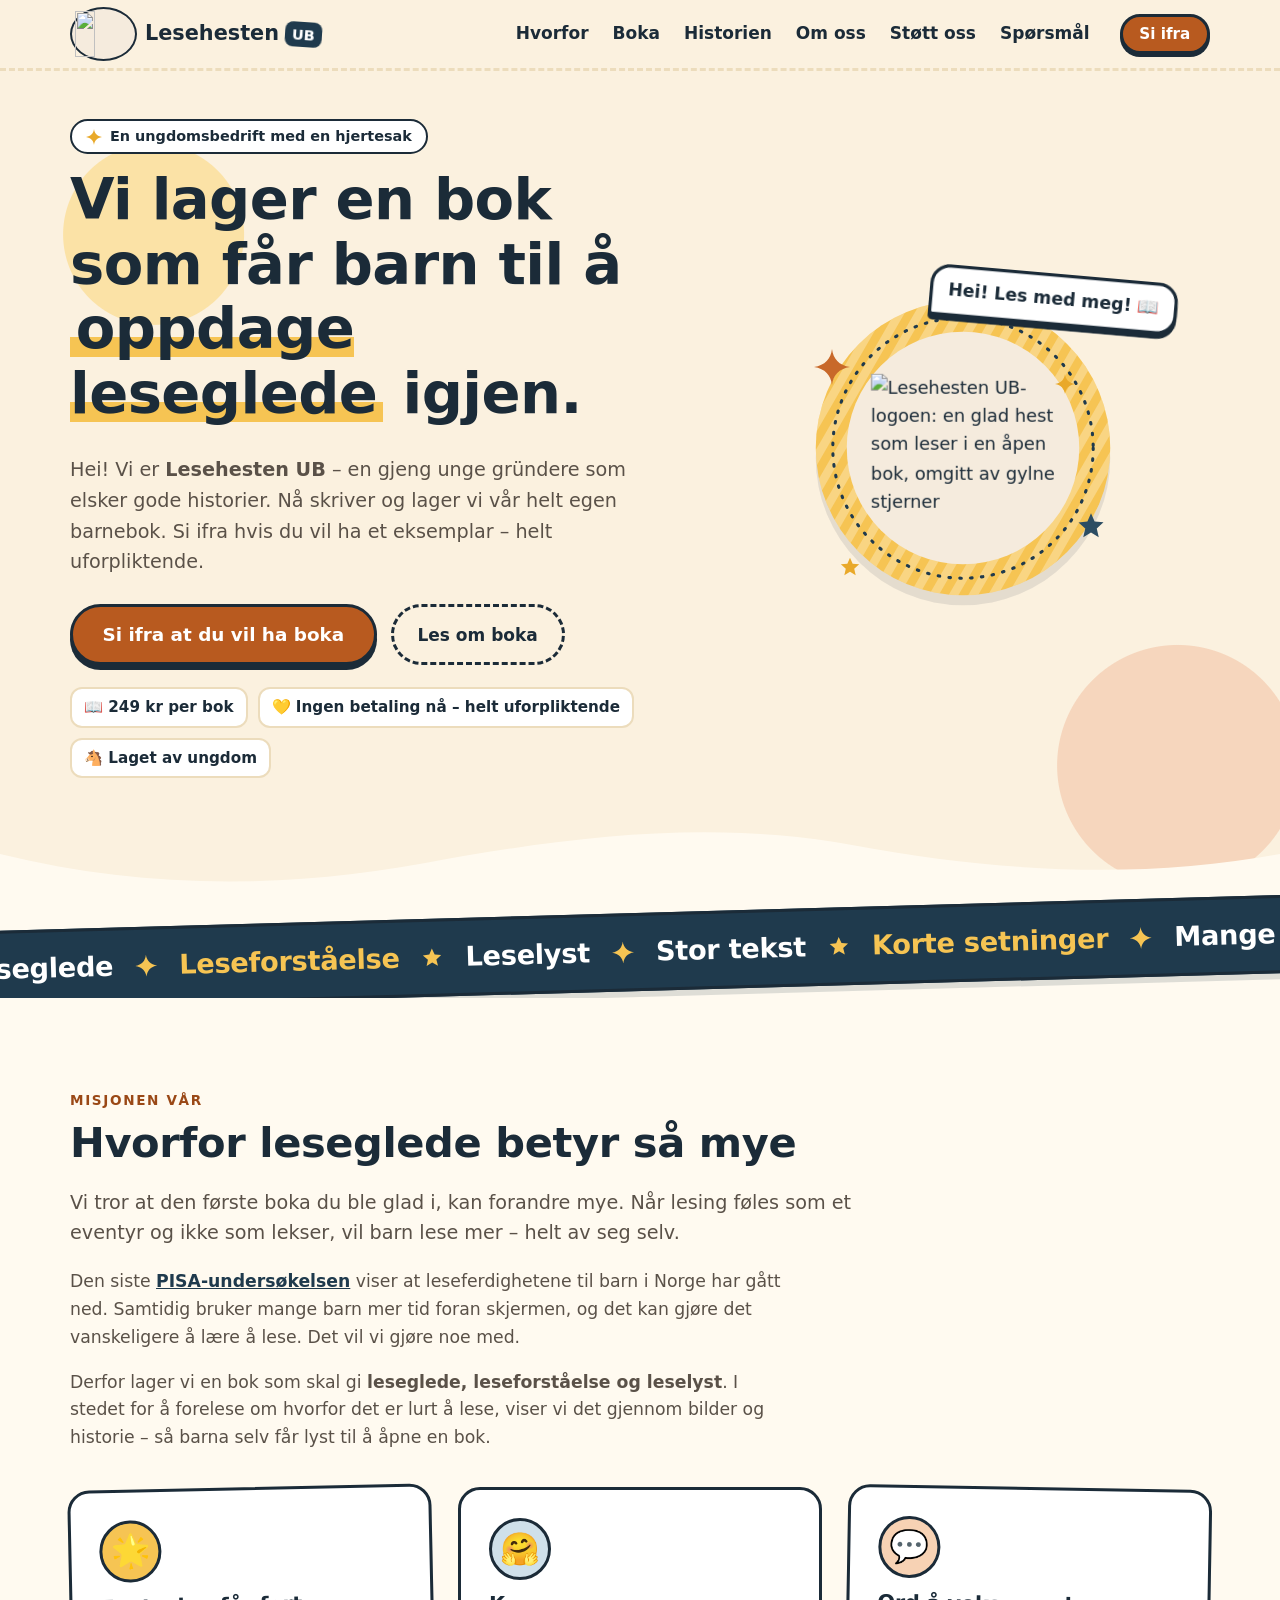
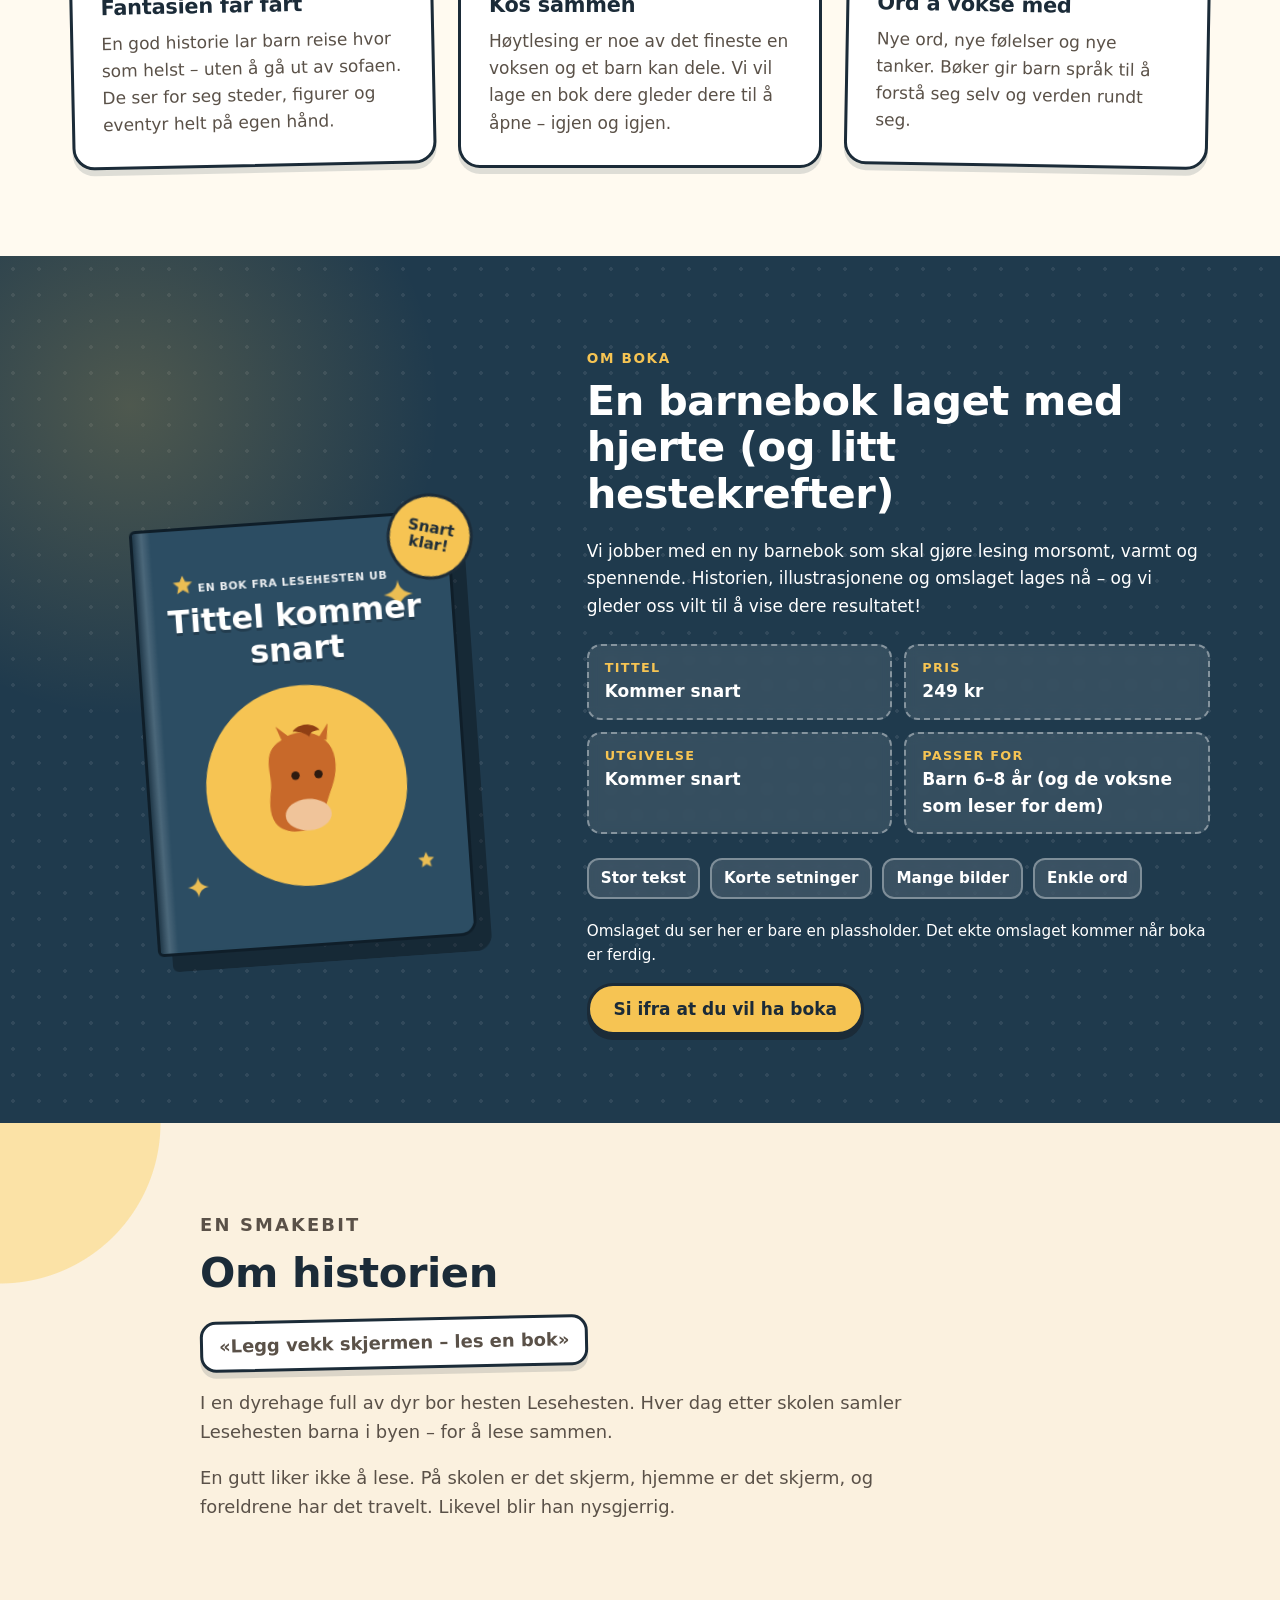
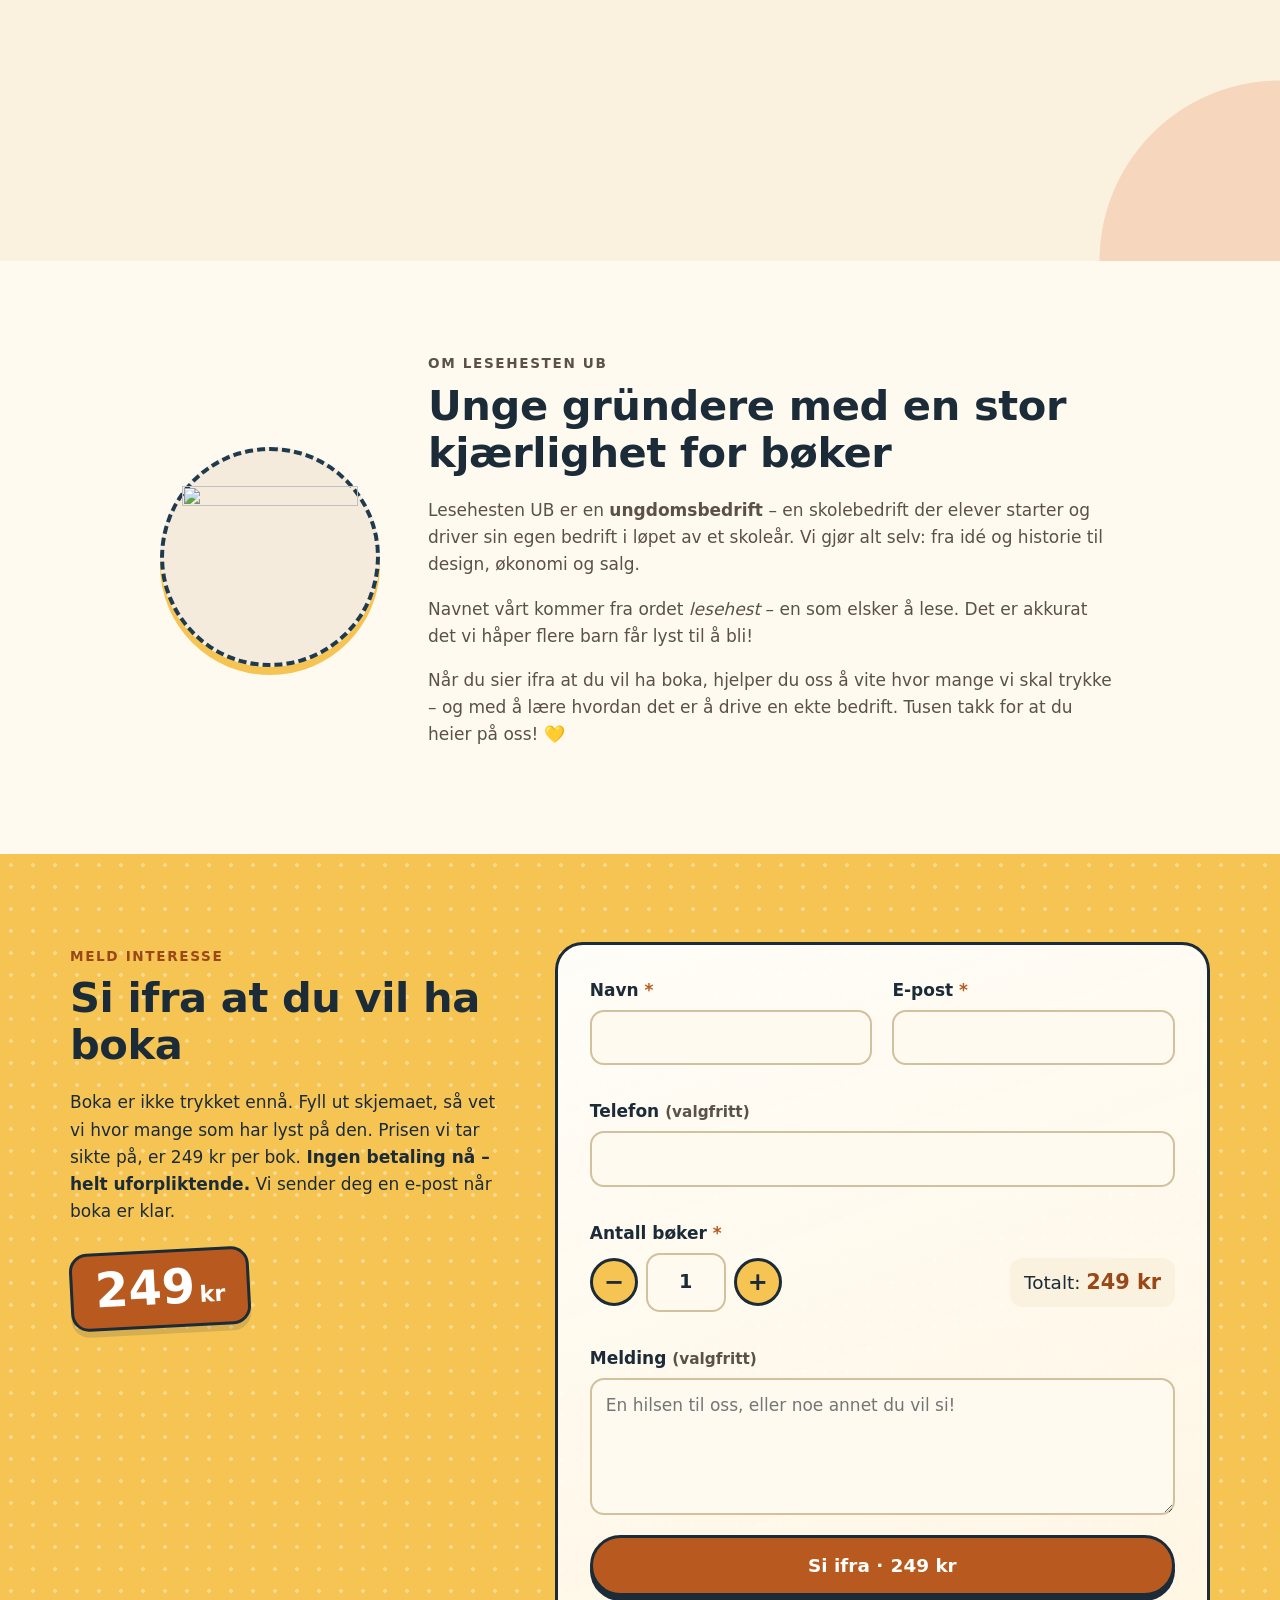
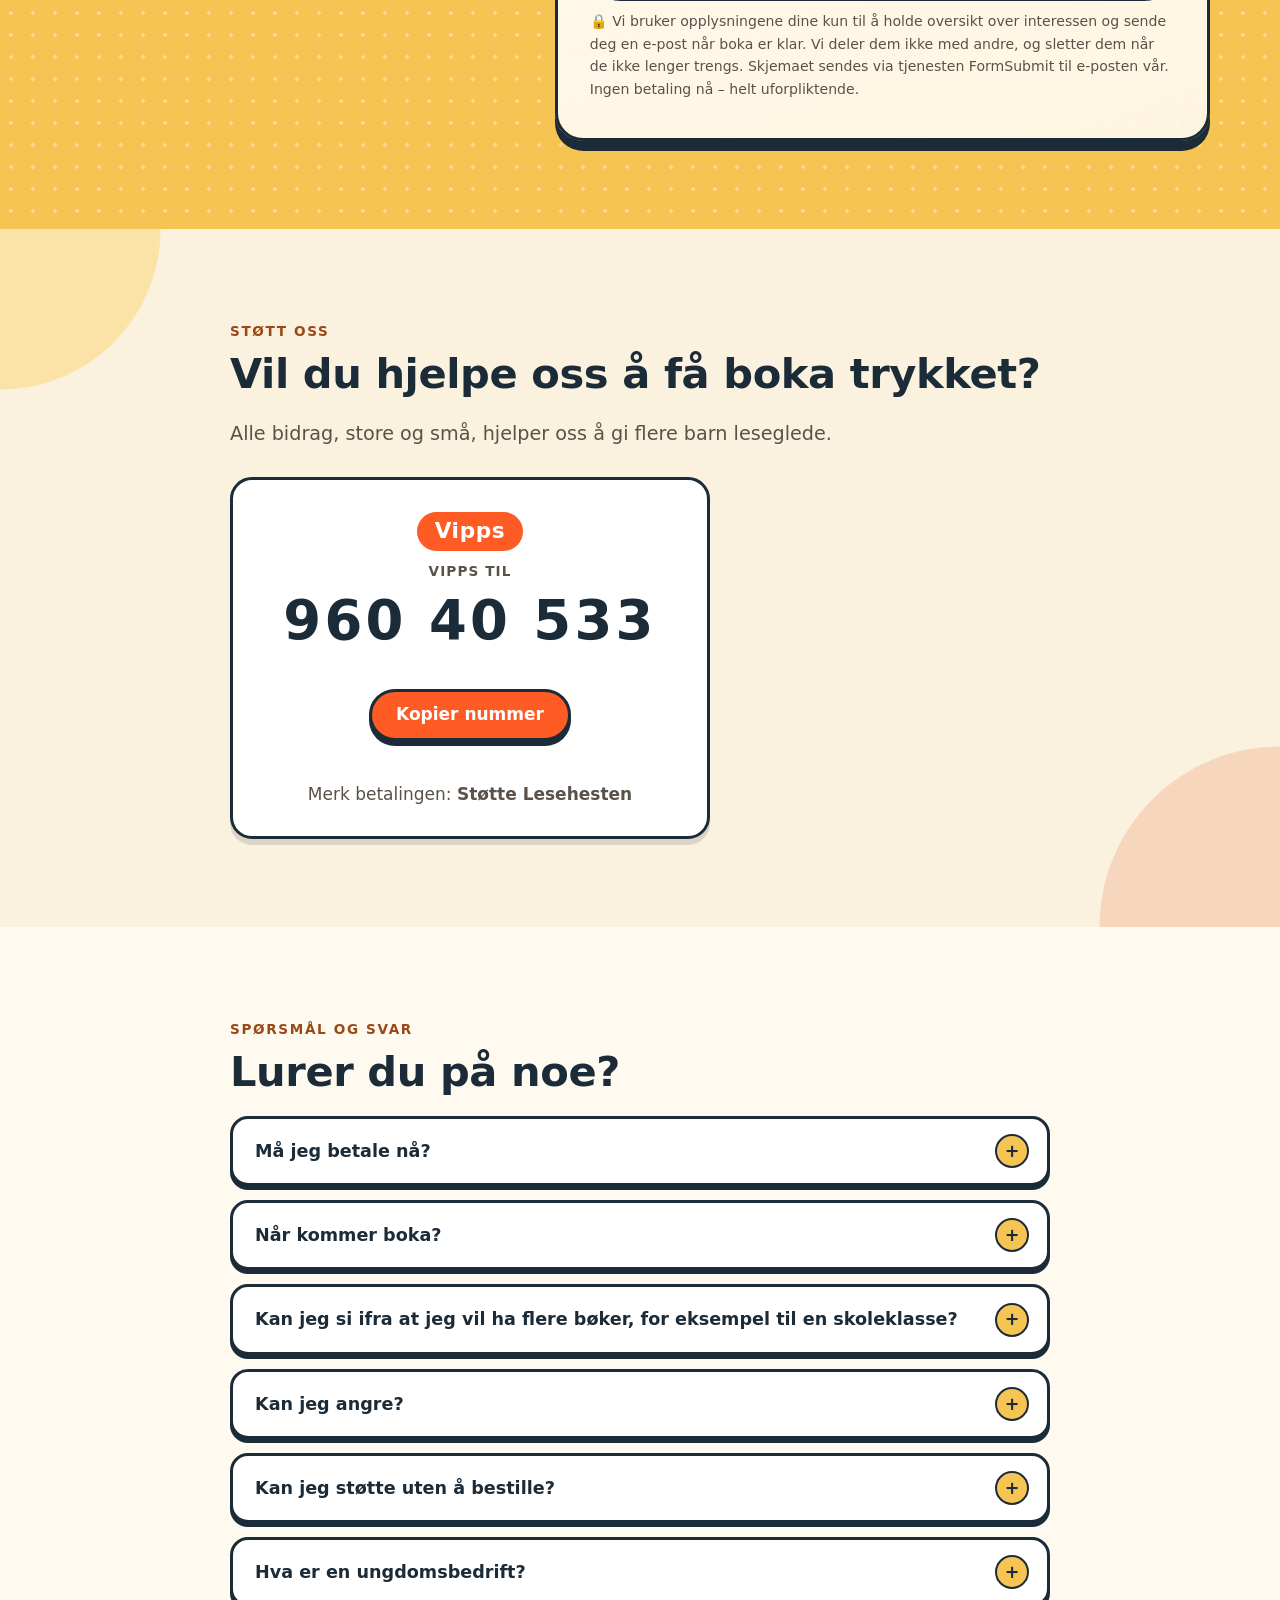
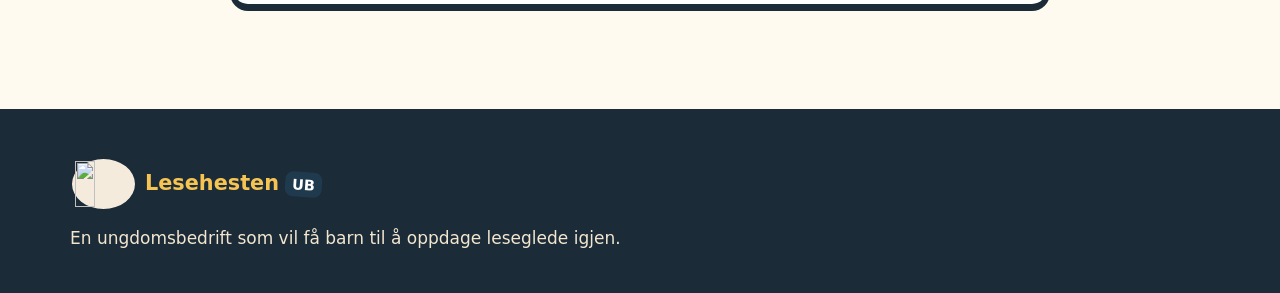
==== index.html @ 0f4877de "Lesehesten site" ====
<!doctype html>
<html lang="nb">
<head>
<meta charset="utf-8">
<meta name="viewport" content="width=device-width, initial-scale=1">
<title>Lesehesten UB – Si ifra at du vil ha barneboka vår</title>
<meta name="description" content="Lesehesten UB er en ungdomsbedrift som lager en barnebok for å hjelpe barn å oppdage leseglede igjen. Si ifra at du vil ha boka. 249 kr per bok. Ingen betaling nå – helt uforpliktende.">
<meta property="og:title" content="Lesehesten UB – en barnebok for leseglede">
<meta property="og:description" content="Si ifra at du vil ha barneboka vår. 249 kr per bok. Ingen betaling nå – helt uforpliktende.">
<meta property="og:type" content="website">
<meta name="theme-color" content="#fbf1df">
<link rel="icon" href="assets/favicon-32.png?v=1" sizes="32x32" type="image/png">
<link rel="icon" href="assets/favicon-96.png?v=1" sizes="96x96" type="image/png">
<link rel="apple-touch-icon" href="assets/apple-touch-icon.png?v=2">
<meta property="og:image" content="https://lesehesten.github.io/assets/lesehest-emblem.jpg">
<link rel="stylesheet" href="styles.css?v=8">
<link rel="stylesheet" href="premium.css?v=1">
<script>
  (function () {
    var d = document.documentElement;
    d.classList.add('js');
    var reduce = window.matchMedia('(prefers-reduced-motion: reduce)').matches;
    if (reduce) d.classList.add('reduce');
    var seen = false;
    try { seen = sessionStorage.getItem('lesehest-intro') === '1'; } catch (e) {}
    if (!reduce && !seen) d.classList.add('intro');
  })();
</script>
</head>
<body>
<a class="skip" href="#innhold">Hopp til innhold</a>

<!-- Intro: logo og navn, så blas siden opp -->
<div class="loader" aria-hidden="true">
  <div class="loader__inner">
    <div class="loader__badge"><picture><source srcset="assets/lesehest-emblem.webp?v=2" type="image/webp"><img src="assets/lesehest-emblem.png?v=2" width="176" height="142" alt=""></picture></div>
    <p class="loader__word"><span>Lesehesten</span> <span class="loader__ub">UB</span></p>
    <p class="loader__sub">en barnebok for leseglede</p>
  </div>
  <svg class="loader__spark loader__spark--1"><use href="#sparkle"/></svg>
  <svg class="loader__spark loader__spark--2"><use href="#star"/></svg>
  <svg class="loader__spark loader__spark--3"><use href="#sparkle"/></svg>
</div>

<!-- Gjenbrukbare SVG-figurer -->
<svg width="0" height="0" style="position:absolute" aria-hidden="true" focusable="false">
  <defs>
    <symbol id="star" viewBox="0 0 24 24"><path d="M12 1.8l2.9 6.6 7.1.7-5.4 4.8 1.6 7-6.2-3.7-6.2 3.7 1.6-7L2 9.1l7.1-.7z"/></symbol>
    <symbol id="sparkle" viewBox="0 0 24 24"><path d="M12 0c.8 6.5 4.6 10.9 12 12-7.4 1.1-11.2 5.5-12 12-.8-6.5-4.6-10.9-12-12C7.4 10.9 11.2 6.5 12 0z"/></symbol>
  </defs>
</svg>

<header class="topbar" id="top">
  <div class="wrap topbar__inner">
    <a class="brand" href="#top" aria-label="Lesehesten UB – til toppen">
      <picture><source srcset="assets/lesehest-emblem.webp?v=2" type="image/webp"><img class="brand__mark" src="assets/lesehest-emblem.png?v=2" width="176" height="142" alt="" decoding="async"></picture>
      <span>Lesehesten<span class="brand__ub">UB</span></span>
    </a>
    <nav class="nav" aria-label="Hovedmeny">
      <a href="#hvorfor">Hvorfor</a>
      <a href="#boka">Boka</a>
      <a href="#historien">Historien</a>
      <a href="#oss">Om oss</a>
      <a href="#stott">Støtt oss</a>
      <a href="#faq">Spørsmål</a>
    </nav>
    <a class="btn btn--small btn--primary topbar__cta" href="#bestill">Si ifra</a>
  </div>
</header>

<main id="innhold">

<!-- HERO -->
<section class="hero" aria-labelledby="hero-title">
  <canvas class="hero-gl" aria-hidden="true"></canvas>
  <div class="wrap hero__grid">
    <div class="hero__text">
      <p class="tag"><svg aria-hidden="true"><use href="#sparkle"/></svg> En ungdomsbedrift med en hjertesak</p>
      <h1 id="hero-title">Vi lager en bok som får barn til å <span class="squiggle">oppdage leseglede</span> igjen.</h1>
      <p class="lead">Hei! Vi er <strong>Lesehesten UB</strong> – en gjeng unge gründere som elsker gode historier. Nå skriver og lager vi vår helt egen barnebok. Si ifra hvis du vil ha et eksemplar – helt uforpliktende.</p>
      <div class="hero__actions">
        <a class="btn btn--primary btn--big" href="#bestill">Si ifra at du vil ha boka</a>
        <a class="btn btn--ghost" href="#boka">Les om boka</a>
      </div>
      <ul class="pills" aria-label="Kort fortalt">
        <li>📖 249 kr per bok</li>
        <li>💛 Ingen betaling nå – helt uforpliktende</li>
        <li>🐴 Laget av ungdom</li>
      </ul>
    </div>
    <div class="hero__art">
      <div class="emblem-stage">
        <svg class="emblem-stage__bg" viewBox="0 0 400 400" aria-hidden="true">
          <defs><pattern id="rays" width="22" height="22" patternUnits="userSpaceOnUse" patternTransform="rotate(30)"><rect width="11" height="22" fill="#fff"/></pattern></defs>
          <circle cx="200" cy="200" r="190" fill="#f6c453"/>
          <circle cx="200" cy="200" r="190" fill="url(#rays)" opacity=".28"/>
          <circle cx="200" cy="200" r="150" fill="#f5ebdd"/>
          <circle cx="200" cy="200" r="168" fill="none" stroke="#1f3a4d" stroke-width="4" stroke-dasharray="2 12" stroke-linecap="round"/>
        </svg>
        <div class="emblem-stage__logo">
          <picture><source srcset="assets/lesehest-emblem.webp?v=2" type="image/webp"><img class="emblem" src="assets/lesehest-emblem.png?v=2" width="176" height="142" alt="Lesehesten UB-logoen: en glad hest som leser i en åpen bok, omgitt av gylne stjerner" fetchpriority="high"></picture>
        </div>
        <p class="bubble" aria-hidden="true">Hei! Les med meg! 📖</p>
        <svg class="deco deco--1 twinkle" aria-hidden="true"><use href="#sparkle"/></svg>
        <svg class="deco deco--2 twinkle twinkle--late" aria-hidden="true"><use href="#star"/></svg>
        <svg class="deco deco--3 twinkle" aria-hidden="true"><use href="#star"/></svg>
        <svg class="deco deco--4 twinkle twinkle--late" aria-hidden="true"><use href="#sparkle"/></svg>
      </div>
    </div>
  </div>
  <svg class="wave" viewBox="0 0 1440 80" preserveAspectRatio="none" aria-hidden="true"><path d="M0 40c160 40 320 40 480 10S800 0 960 30s320 40 480 10v40H0z" fill="#fffaf0"/></svg>
</section>

<!-- Løpende bånd med ord fra siden -->
<div class="marquee" aria-hidden="true">
  <div class="marquee__band">
    <div class="marquee__track">
      <span>Leseglede</span><svg><use href="#sparkle"/></svg>
      <span>Leseforståelse</span><svg><use href="#star"/></svg>
      <span>Leselyst</span><svg><use href="#sparkle"/></svg>
      <span>Stor tekst</span><svg><use href="#star"/></svg>
      <span>Korte setninger</span><svg><use href="#sparkle"/></svg>
      <span>Mange bilder</span><svg><use href="#star"/></svg>
      <span>Enkle ord</span><svg><use href="#sparkle"/></svg>
      <span>249 kr per bok</span><svg><use href="#star"/></svg>
      <span>Laget av ungdom</span><svg><use href="#sparkle"/></svg>
      <span>Helt uforpliktende</span><svg><use href="#star"/></svg>
    </div>
  </div>
</div>

<!-- HVORFOR -->
<section class="section section--paper" id="hvorfor" aria-labelledby="hvorfor-title">
  <div class="wrap">
    <p class="kicker">Misjonen vår</p>
    <h2 id="hvorfor-title">Hvorfor leseglede betyr så mye</h2>
    <p class="intro">Vi tror at den første boka du ble glad i, kan forandre mye. Når lesing føles som et eventyr og ikke som lekser, vil barn lese mer – helt av seg selv.</p>
    <p class="mission">Den siste <a href="https://www.udir.no/tall-og-forskning/internasjonale-studier/pisa/" rel="noopener">PISA-undersøkelsen</a> viser at leseferdighetene til barn i Norge har gått ned. Samtidig bruker mange barn mer tid foran skjermen, og det kan gjøre det vanskeligere å lære å lese. Det vil vi gjøre noe med.</p>
    <p class="mission">Derfor lager vi en bok som skal gi <strong>leseglede, leseforståelse og leselyst</strong>. I stedet for å forelese om hvorfor det er lurt å lese, viser vi det gjennom bilder og historie – så barna selv får lyst til å åpne en bok.</p>
    <div class="cards">
      <article class="card card--sun">
        <div class="card__icon" aria-hidden="true">🌟</div>
        <h3>Fantasien får fart</h3>
        <p>En god historie lar barn reise hvor som helst – uten å gå ut av sofaen. De ser for seg steder, figurer og eventyr helt på egen hånd.</p>
      </article>
      <article class="card card--sea">
        <div class="card__icon" aria-hidden="true">🤗</div>
        <h3>Kos sammen</h3>
        <p>Høytlesing er noe av det fineste en voksen og et barn kan dele. Vi vil lage en bok dere gleder dere til å åpne – igjen og igjen.</p>
      </article>
      <article class="card card--berry">
        <div class="card__icon" aria-hidden="true">💬</div>
        <h3>Ord å vokse med</h3>
        <p>Nye ord, nye følelser og nye tanker. Bøker gir barn språk til å forstå seg selv og verden rundt seg.</p>
      </article>
    </div>
  </div>
</section>

<!-- BOKA -->
<section class="section section--sea" id="boka" aria-labelledby="boka-title">
  <div class="wrap book__grid">
    <div class="book__art">
      <div class="cover" role="img" aria-label="Plassholder for bokomslaget: Tittel kommer snart">
        <div class="cover__spine" aria-hidden="true"></div>
        <svg class="cover__svg" viewBox="0 0 300 400" aria-hidden="true">
          <rect width="300" height="400" fill="#2c4d63"/>
          <circle cx="150" cy="250" r="96" fill="#f6c453"/>
          <g fill="#f6c453" opacity=".95">
            <use href="#star" x="34" y="40" width="22" height="22"/>
            <use href="#sparkle" x="236" y="60" width="28" height="28"/>
            <use href="#star" x="250" y="320" width="18" height="18"/>
            <use href="#sparkle" x="30" y="330" width="20" height="20"/>
          </g>
          <!-- liten hestesilhuett -->
          <g transform="translate(108 196)">
            <path d="M20 10c14-12 40-8 48 10 6 14 2 30-4 42-6 14-8 26-18 32-12 6-30 4-36-6-6-10-4-22-2-34 2-12-8-34 12-44z" fill="#c8692a"/>
            <path d="M22 12l-6-16 14 12zM56 10l10-14-2 16z" fill="#c8692a"/>
            <ellipse cx="42" cy="82" rx="22" ry="15" fill="#f0c49a"/>
            <circle cx="32" cy="44" r="4" fill="#2d1b10"/><circle cx="54" cy="44" r="4" fill="#2d1b10"/>
            <path d="M32 2c6-8 20-8 26 0-6 0-10 2-10 6-4-4-10-6-16-6z" fill="#8f3f14"/>
          </g>
        </svg>
        <div class="cover__title">
          <span class="cover__eyebrow">En bok fra Lesehesten UB</span>
          <strong>Tittel kommer snart</strong>
        </div>
        <span class="sticker" aria-hidden="true">Snart<br>klar!</span>
        <span class="cover__glare" aria-hidden="true"></span>
      </div>
    </div>
    <div class="book__text">
      <p class="kicker kicker--light">Om boka</p>
      <h2 id="boka-title">En barnebok laget med hjerte (og litt hestekrefter)</h2>
      <p>Vi jobber med en ny barnebok som skal gjøre lesing morsomt, varmt og spennende. Historien, illustrasjonene og omslaget lages nå – og vi gleder oss vilt til å vise dere resultatet!</p>
      <dl class="facts">
        <div><dt>Tittel</dt><dd>Kommer snart</dd></div>
        <div><dt>Pris</dt><dd>249 kr</dd></div>
        <div><dt>Utgivelse</dt><dd>Kommer snart</dd></div>
        <div><dt>Passer for</dt><dd>Barn 6–8 år (og de voksne som leser for dem)</dd></div>
      </dl>
      <ul class="traits" aria-label="Slik er boka laget">
        <li>Stor tekst</li>
        <li>Korte setninger</li>
        <li>Mange bilder</li>
        <li>Enkle ord</li>
      </ul>
      <p class="note">Omslaget du ser her er bare en plassholder. Det ekte omslaget kommer når boka er ferdig.</p>
      <a class="btn btn--sun" href="#bestill">Si ifra at du vil ha boka</a>
    </div>
  </div>
</section>

<!-- HISTORIEN -->
<section class="section section--cream" id="historien" aria-labelledby="historien-title">
  <div class="wrap story">
    <p class="kicker">En smakebit</p>
    <h2 id="historien-title">Om historien</h2>
    <p class="theme">«Legg vekk skjermen – les en bok»</p>
    <p>I en dyrehage full av dyr bor hesten Lesehesten. Hver dag etter skolen samler Lesehesten barna i byen – for å lese sammen.</p>
    <p>En gutt liker ikke å lese. På skolen er det skjerm, hjemme er det skjerm, og foreldrene har det travelt. Likevel blir han nysgjerrig.</p>
    <p>En natt drømmer gutten om en bok som lyser opp og fyller ham med glede. Neste dag forteller han Lesehesten om drømmen.</p>
    <p class="story__more">Resten av historien får du i boka.</p>
    <div class="cta-banner">
      <p>Vil du være med å heve leseferdighetene til neste generasjon? Gi barna en skatt for livet.</p>
      <a class="btn btn--primary" href="#bestill">Si ifra at du vil ha boka</a>
    </div>
  </div>
</section>

<!-- OM OSS -->
<section class="section section--paper" id="oss" aria-labelledby="oss-title">
  <div class="wrap about">
    <div class="about__badge" aria-hidden="true"><picture><source srcset="assets/lesehest-emblem.webp?v=2" type="image/webp"><img class="emblem" src="assets/lesehest-emblem.png?v=2" width="176" height="142" alt="" loading="lazy" decoding="async"></picture></div>
    <div>
      <p class="kicker">Om Lesehesten UB</p>
      <h2 id="oss-title">Unge gründere med en stor kjærlighet for bøker</h2>
      <p>Lesehesten UB er en <strong>ungdomsbedrift</strong> – en skolebedrift der elever starter og driver sin egen bedrift i løpet av et skoleår. Vi gjør alt selv: fra idé og historie til design, økonomi og salg.</p>
      <p>Navnet vårt kommer fra ordet <em>lesehest</em> – en som elsker å lese. Det er akkurat det vi håper flere barn får lyst til å bli!</p>
      <p>Når du sier ifra at du vil ha boka, hjelper du oss å vite hvor mange vi skal trykke – og med å lære hvordan det er å drive en ekte bedrift. Tusen takk for at du heier på oss! 💛</p>
    </div>
  </div>
</section>

<!-- BESTILL -->
<section class="section section--sun" id="bestill" aria-labelledby="bestill-title">
  <div class="wrap order">
    <div class="order__intro">
      <p class="kicker">Meld interesse</p>
      <h2 id="bestill-title">Si ifra at du vil ha boka</h2>
      <p>Boka er ikke trykket ennå. Fyll ut skjemaet, så vet vi hvor mange som har lyst på den. Prisen vi tar sikte på, er 249&nbsp;kr per bok. <strong>Ingen betaling nå – helt uforpliktende.</strong> Vi sender deg en e-post når boka er klar.</p>
      <div class="price-tag" aria-hidden="true"><span>249</span> kr</div>
    </div>

    <form class="form" id="order-form" action="https://formsubmit.co/dennisomundsen@gmail.com" method="POST" novalidate>
      <input type="hidden" name="_subject" value="Ny interesse – Lesehesten UB">
      <input type="hidden" name="_template" value="table">
      <input type="hidden" name="_captcha" value="true">
      <input type="hidden" name="_next" id="next-url" value="https://lesehesten.github.io/takk.html">
      <input type="hidden" name="Forventet pris" id="total-field" value="249 kr">
      <div class="hp" aria-hidden="true"><label>Ikke fyll ut dette feltet <input type="text" name="_honey" tabindex="-1" autocomplete="off"></label></div>

      <div class="field">
        <label for="navn">Navn <span class="req" aria-hidden="true">*</span></label>
        <input id="navn" name="Navn" type="text" autocomplete="name" required aria-describedby="navn-err">
        <p class="err" id="navn-err" aria-live="polite"></p>
      </div>
      <div class="field">
        <label for="epost">E-post <span class="req" aria-hidden="true">*</span></label>
        <input id="epost" name="email" type="email" autocomplete="email" required aria-describedby="epost-err">
        <p class="err" id="epost-err" aria-live="polite"></p>
      </div>
      <div class="field field--full">
        <label for="tlf">Telefon <span class="opt">(valgfritt)</span></label>
        <input id="tlf" name="Telefon" type="tel" autocomplete="tel" inputmode="tel" aria-describedby="tlf-err">
        <p class="err" id="tlf-err" aria-live="polite"></p>
      </div>

      <div class="field field--full">
        <label for="antall">Antall bøker <span class="req" aria-hidden="true">*</span></label>
        <div class="qty">
          <button type="button" class="qty__btn" data-step="-1" aria-label="Færre bøker">−</button>
          <input id="antall" name="Antall" type="number" min="1" max="50" value="1" required inputmode="numeric" aria-describedby="antall-err total">
          <button type="button" class="qty__btn" data-step="1" aria-label="Flere bøker">+</button>
          <p class="total" id="total" aria-live="polite">Totalt: <strong id="total-sum">249 kr</strong></p>
        </div>
        <p class="err" id="antall-err" aria-live="polite"></p>
      </div>

      <div class="field field--full">
        <label for="melding">Melding <span class="opt">(valgfritt)</span></label>
        <textarea id="melding" name="Melding" rows="4" placeholder="En hilsen til oss, eller noe annet du vil si!"></textarea>
      </div>

      <div class="field field--full">
        <button class="btn btn--primary btn--big btn--block" type="submit" id="submit-btn">Si ifra · <span id="btn-sum">249 kr</span></button>
        <p class="privacy">🔒 Vi bruker opplysningene dine kun til å holde oversikt over interessen og sende deg en e-post når boka er klar. Vi deler dem ikke med andre, og sletter dem når de ikke lenger trengs. Skjemaet sendes via tjenesten FormSubmit til e-posten vår. Ingen betaling nå – helt uforpliktende.</p>
      </div>
    </form>
  </div>
</section>


<!-- STØTT OSS -->
<section class="section section--cream" id="stott" aria-labelledby="stott-title">
  <div class="wrap support">
    <p class="kicker">Støtt oss</p>
    <h2 id="stott-title">Vil du hjelpe oss å få boka trykket?</h2>
    <p class="intro">Alle bidrag, store og små, hjelper oss å gi flere barn leseglede.</p>

    <div class="vipps">
      <p class="vipps__mark">Vipps</p>
      <p class="vipps__to">Vipps til</p>
      <p class="vipps__number" id="vipps-number">960 40 533</p>
      <div class="vipps__actions">
        <button type="button" class="btn btn--vipps" id="copy-vipps" data-number="96040533">Kopier nummer</button>
        <a class="btn btn--vipps-open" href="https://vipps.no/" rel="noopener" target="_blank">Åpne Vipps</a>
      </div>
      <p class="vipps__feedback" id="copy-feedback" aria-live="polite"></p>
      <p class="vipps__note">Merk betalingen: <strong>Støtte Lesehesten</strong></p>
    </div>
  </div>
</section>

<!-- FAQ -->
<section class="section section--paper" id="faq" aria-labelledby="faq-title">
  <div class="wrap faq">
    <p class="kicker">Spørsmål og svar</p>
    <h2 id="faq-title">Lurer du på noe?</h2>
    <details>
      <summary>Må jeg betale nå?</summary>
      <p>Nei! Dette er helt uforpliktende, og du betaler ingenting nå. Prisen vi tar sikte på, er 249 kr per bok. Vi sender deg en e-post når boka er klar.</p>
    </details>
    <details>
      <summary>Når kommer boka?</summary>
      <p>Vi jobber med boka akkurat nå, og utgivelsesdato kommer snart. Alle som har sagt ifra, får en e-post når boka er klar.</p>
    </details>
    <details>
      <summary>Kan jeg si ifra at jeg vil ha flere bøker, for eksempel til en skoleklasse?</summary>
      <p>Så klart! Velg antall i skjemaet, eller skriv i meldingsfeltet hvis du vil ha mange.</p>
    </details>
    <details>
      <summary>Kan jeg angre?</summary>
      <p>Ja. Påmeldingen er helt uforpliktende. Det er bare å svare på e-posten fra oss og si ifra.</p>
    </details>
    <details>
      <summary>Kan jeg støtte uten å bestille?</summary>
      <p>Ja! Du trenger ikke si ifra at du vil ha boka for å støtte oss. Du kan sende et valgfritt beløp med Vipps til 960 40 533. Merk gjerne betalingen med «Støtte Lesehesten».</p>
    </details>
    <details>
      <summary>Hva er en ungdomsbedrift?</summary>
      <p>En ungdomsbedrift (UB) er en bedrift som elever starter og driver selv som en del av skolen, for å lære om entreprenørskap. Du kan lese mer hos <a href="https://www.ue.no/" rel="noopener">Ungt Entreprenørskap</a>.</p>
    </details>
  </div>
</section>

</main>

<footer class="footer">
  <div class="wrap footer__inner">
    <div>
      <a class="brand brand--light" href="#top"><picture><source srcset="assets/lesehest-emblem.webp?v=2" type="image/webp"><img class="brand__mark" src="assets/lesehest-emblem.png?v=2" width="176" height="142" alt="" decoding="async"></picture><span>Lesehesten<span class="brand__ub">UB</span></span></a>
      <p>En ungdomsbedrift som vil få barn til å oppdage leseglede igjen.</p>
    </div>
    <p class="footer__small">© <span id="year">2026</span> Lesehesten UB · Logo og illustrasjoner: Lesehesten UB.<br><a href="#top">Til toppen ↑</a></p>
  </div>
</footer>

<!-- Fast bestillingsknapp på mobil -->
<div class="sticky-cta" id="sticky-cta">
  <span class="sticky-cta__price"><strong>249 kr</strong><small>Helt uforpliktende</small></span>
  <a class="btn btn--primary" href="#bestill">Si ifra</a>
</div>

<script src="app.js?v=5" defer></script>
<script src="assets/lenis.min.js" defer></script>
<script src="premium.js?v=1" defer></script>
</body>
</html>
---- styles.css ----
:root{
  --paper:#fffaf0; --cream:#fbf1df; --sun:#f6c453; --sun-d:#e9a92a;
  --berry:#b85a1f; --berry-d:#9a4816; --chestnut:#c8692a; --sea:#1f3a4d; --sea-d:#152a38; --slate:#2c4d63;
  --ink:#1b2b38; --muted:#5a5148; --line:#ecdcbc;
  --radius:22px; --shadow:0 6px 0 rgba(27,43,56,.14);
  --font:ui-rounded,"SF Pro Rounded","Nunito","Varela Round","Segoe UI",system-ui,-apple-system,Roboto,sans-serif;
}
*{box-sizing:border-box}
html{scroll-behavior:smooth;scroll-padding-top:84px}
@media (prefers-reduced-motion:reduce){html{scroll-behavior:auto}*{animation:none!important;transition:none!important}}
body{margin:0;font-family:var(--font);color:var(--ink);background:var(--cream);line-height:1.6;font-size:1.0625rem;-webkit-font-smoothing:antialiased}
img,svg{max-width:100%}
a{color:var(--sea)}
h1,h2,h3{line-height:1.12;margin:0 0 .5em;letter-spacing:-.01em}
h1{font-size:clamp(2.1rem,5vw,3.6rem);font-weight:900}
h2{font-size:clamp(1.7rem,3.6vw,2.6rem);font-weight:900}
h3{font-size:1.3rem;font-weight:800}
p{margin:0 0 1em}
.wrap{width:min(1140px,100% - 40px);margin-inline:auto}
.skip{position:absolute;left:-999px;top:8px;background:var(--ink);color:#fff;padding:10px 16px;border-radius:10px;z-index:100}
.skip:focus{left:8px}
:focus-visible{outline:3px solid var(--sea);outline-offset:3px;border-radius:6px}

/* knapper */
.btn{display:inline-flex;align-items:center;justify-content:center;gap:.4em;font:inherit;font-weight:800;text-decoration:none;border:3px solid var(--ink);border-radius:999px;padding:.75em 1.4em;cursor:pointer;transition:transform .15s,box-shadow .15s;box-shadow:0 5px 0 var(--ink);color:var(--ink);background:#fff;line-height:1.2}
.btn:hover{transform:translateY(-2px);box-shadow:0 7px 0 var(--ink)}
.btn:active{transform:translateY(3px);box-shadow:0 2px 0 var(--ink)}
.btn--primary{background:var(--berry);color:#fff}
.btn--sun{background:var(--sun)}
.btn--ghost{background:transparent;box-shadow:none;border-style:dashed}
.btn--ghost:hover{box-shadow:none;background:#fff8}
.btn--big{font-size:1.15rem;padding:.9em 1.6em}
.btn--small{padding:.5em 1.1em;font-size:.95rem;box-shadow:0 3px 0 var(--ink)}
.btn--block{width:100%}

/* topbar */
.topbar{position:sticky;top:0;z-index:50;background:rgba(251,241,223,.93);backdrop-filter:blur(8px);border-bottom:3px dashed var(--line)}
.topbar__inner{display:flex;align-items:center;gap:20px;height:68px}
.brand{display:inline-flex;align-items:center;gap:8px;font-weight:900;font-size:1.3rem;color:var(--ink);text-decoration:none}
.brand__mark{display:block;height:46px;width:auto}
.brand picture{display:block;background:#f5ebdd;border-radius:50%;padding:2px 3px;border:2px solid var(--ink)}
.brand__ub{display:inline-block;margin-left:6px;background:var(--sea);color:#fff;font-size:.7em;padding:1px 7px;border-radius:8px;transform:rotate(4deg)}
.nav{display:flex;gap:4px;margin-left:auto}
.nav a{color:var(--ink);text-decoration:none;font-weight:700;padding:6px 10px;border-radius:999px}
.nav a:hover{background:#fff}
@media (max-width:820px){.nav{display:none}.topbar__cta{margin-left:auto}}

/* hero */
.hero{position:relative;padding:48px 0 110px;overflow:hidden;background:
  radial-gradient(circle at 12% 20%,#fbe2a6 0 90px,transparent 91px),
  radial-gradient(circle at 92% 85%,#f6d6bd 0 120px,transparent 121px),var(--cream)}
.hero__grid{display:grid;grid-template-columns:1.1fr .9fr;gap:40px;align-items:center}
.tag{display:inline-flex;align-items:center;gap:8px;background:#fff;border:2px solid var(--ink);border-radius:999px;padding:4px 14px;font-weight:800;font-size:.9rem}
.tag svg{width:16px;height:16px;fill:var(--sun-d)}
.squiggle{background:linear-gradient(transparent 62%,var(--sun) 62% 92%,transparent 92%);padding:0 .1em}
.lead{font-size:1.2rem;color:var(--muted);max-width:36em}
.hero__actions{display:flex;flex-wrap:wrap;gap:14px;margin:26px 0 22px}
.pills{display:flex;flex-wrap:wrap;gap:10px;list-style:none;padding:0;margin:0}
.pills li{background:#fff;border:2px solid var(--line);border-radius:12px;padding:6px 12px;font-weight:700;font-size:.95rem}
.hero__art{position:relative}
.emblem-stage{position:relative;width:min(310px,100%);aspect-ratio:1;margin-inline:auto}
.emblem-stage__bg{position:absolute;inset:0;width:100%;height:100%;filter:drop-shadow(0 10px 0 rgba(27,43,56,.1))}
.emblem-stage__logo{position:absolute;inset:0;display:grid;place-items:center}
.emblem{display:block;width:176px;max-width:100%;height:auto}
.emblem-stage .emblem{animation:float 5s ease-in-out infinite}
@keyframes float{0%,100%{transform:translateY(0) rotate(0)}50%{transform:translateY(-6px) rotate(-1.5deg)}}
.bubble{position:absolute;top:-2%;right:-14%;margin:0;background:#fff;border:3px solid var(--ink);border-radius:18px 18px 18px 4px;padding:8px 14px;font-weight:900;font-size:1rem;box-shadow:0 4px 0 var(--ink);transform:rotate(5deg);white-space:nowrap}
.deco{position:absolute;width:30px;height:30px;fill:var(--sun-d)}
.deco--1{left:2%;top:18%;width:36px;height:36px;fill:var(--chestnut)}
.deco--2{right:4%;bottom:20%;fill:var(--slate)}
.deco--3{left:10%;bottom:8%;width:22px;height:22px}
.deco--4{right:14%;top:26%;width:20px;height:20px;fill:var(--sun-d)}
.twinkle{animation:tw 3s ease-in-out infinite;transform-box:fill-box;transform-origin:center}
.twinkle--late{animation-delay:1.5s}
@keyframes tw{0%,100%{opacity:1}50%{opacity:.35}}
.wave{position:absolute;left:0;right:0;bottom:-1px;width:100%;height:70px;display:block}

/* seksjoner */
.section{padding:88px 0}
.section--paper{background:var(--paper)}
.section--sea{background:var(--sea);color:#fff;background-image:radial-gradient(rgba(255,255,255,.08) 2px,transparent 2px);background-size:26px 26px}
.section--sun{background:var(--sun);background-image:radial-gradient(rgba(255,255,255,.35) 2px,transparent 2px);background-size:22px 22px}
.kicker{display:inline-block;font-weight:900;text-transform:uppercase;letter-spacing:.12em;font-size:.85rem;color:var(--berry-d);margin-bottom:.6em}
.kicker--light{color:var(--sun)}
.intro{font-size:1.2rem;max-width:42em;color:var(--muted)}

.cards{display:grid;grid-template-columns:repeat(3,1fr);gap:24px;margin-top:36px}
.card{background:#fff;border:3px solid var(--ink);border-radius:var(--radius);padding:28px;box-shadow:var(--shadow);transition:transform .2s}
.card:nth-child(1){transform:rotate(-1.2deg)}
.card:nth-child(3){transform:rotate(1deg)}
.card:hover{transform:rotate(0) translateY(-4px)}
.card__icon{font-size:2rem;width:62px;height:62px;display:grid;place-items:center;border-radius:50%;margin-bottom:14px;border:3px solid var(--ink)}
.card--sun .card__icon{background:var(--sun)}
.card--sea .card__icon{background:#cfe0ea}
.card--berry .card__icon{background:#f7d2b4}
.card p{margin:0;color:var(--muted)}

/* bok */
.book__grid{display:grid;grid-template-columns:.85fr 1.15fr;gap:56px;align-items:center}
.cover{position:relative;width:min(320px,80%);aspect-ratio:3/4;margin-inline:auto;border-radius:6px 16px 16px 6px;overflow:visible;transform:rotate(-4deg);box-shadow:14px 16px 0 rgba(0,0,0,.3);border:3px solid #0f1e29;background:var(--slate)}
.cover__svg{display:block;width:100%;height:100%;border-radius:4px 13px 13px 4px}
.cover__spine{position:absolute;left:0;top:0;bottom:0;width:18px;background:linear-gradient(90deg,rgba(0,0,0,.25),rgba(255,255,255,.15),transparent);z-index:2;border-radius:4px 0 0 4px}
.cover__title{position:absolute;left:0;right:0;top:12%;text-align:center;color:#fff;padding:0 22px}
.cover__eyebrow{display:block;font-size:.68rem;font-weight:800;letter-spacing:.05em;text-transform:uppercase;opacity:.9}
.cover__title strong{display:block;font-size:clamp(1.5rem,3vw,2rem);line-height:1.1;font-weight:900;margin-top:6px;text-shadow:0 3px 0 rgba(0,0,0,.2)}
.sticker{position:absolute;right:-26px;top:-20px;width:86px;height:86px;border-radius:50%;background:var(--sun);color:var(--ink);border:3px solid var(--ink);display:grid;place-items:center;text-align:center;font-weight:900;line-height:1.05;transform:rotate(14deg);font-size:.95rem}
.facts{display:grid;grid-template-columns:repeat(2,1fr);gap:12px;margin:24px 0}
.facts div{background:rgba(255,255,255,.1);border:2px dashed rgba(255,255,255,.4);border-radius:14px;padding:12px 16px}
.facts dt{font-size:.8rem;text-transform:uppercase;letter-spacing:.1em;font-weight:800;color:var(--sun)}
.facts dd{margin:0;font-weight:700}
.note{font-size:.95rem;opacity:.85}
.traits{display:flex;flex-wrap:wrap;gap:10px;list-style:none;padding:0;margin:0 0 1.2em}
.traits li{background:rgba(255,255,255,.12);border:2px solid rgba(255,255,255,.35);border-radius:12px;padding:6px 12px;font-weight:700;font-size:.95rem}

/* misjon */
.mission{font-size:1.08rem;max-width:42em;color:var(--muted)}
.mission a{font-weight:800}

/* historien */
.section--cream{background:
  radial-gradient(circle at 0 0,#fbe2a6 0 160px,transparent 161px),
  radial-gradient(circle at 100% 100%,#f6d6bd 0 180px,transparent 181px),var(--cream)}
.story{max-width:880px}
.theme{display:inline-block;font-weight:900;font-size:1.12rem;background:#fff;border:3px solid var(--ink);border-radius:16px;padding:8px 16px;margin:0 0 1.15em;box-shadow:var(--shadow);transform:rotate(-1.2deg);color:var(--ink)}
.story p{color:var(--muted);font-size:1.12rem;max-width:40em}
.story__more{font-weight:800;color:var(--ink)!important}
.cta-banner{display:flex;flex-wrap:wrap;align-items:center;justify-content:space-between;gap:18px 24px;margin-top:28px;background:#fff;border:3px solid var(--ink);border-radius:var(--radius);padding:22px 26px;box-shadow:var(--shadow)}
.cta-banner p{margin:0;font-weight:800;font-size:1.08rem;color:var(--ink);flex:1 1 16em;line-height:1.35}
.cta-banner .btn{flex:none}

/* om oss */
.about{display:grid;grid-template-columns:220px 1fr;gap:48px;align-items:center;max-width:960px}
.about__badge{width:220px;height:220px;border-radius:50%;background:#f5ebdd;border:4px dashed var(--sea);display:grid;place-items:center;box-shadow:0 8px 0 var(--sun)}
.about p{color:var(--muted)}

/* bestilling */
.order{display:grid;grid-template-columns:.8fr 1.2fr;gap:48px;align-items:start}
.order__intro{position:sticky;top:100px}
.price-tag{display:inline-flex;align-items:baseline;gap:4px;background:var(--berry);color:#fff;border:3px solid var(--ink);border-radius:18px;padding:10px 22px;font-weight:900;font-size:1.4rem;transform:rotate(-3deg);box-shadow:var(--shadow);margin-top:8px}
.price-tag span{font-size:3rem;line-height:1}
.form{background:#fff;border:3px solid var(--ink);border-radius:28px;padding:32px;box-shadow:0 10px 0 var(--ink);display:grid;grid-template-columns:1fr 1fr;gap:6px 20px}
.field{margin:0 0 6px;min-width:0}
.field--full{grid-column:1/-1}
label,legend{display:block;font-weight:800;margin-bottom:6px}
.req{color:var(--berry)}
.opt{font-weight:600;color:var(--muted);font-size:.9em}
input[type=text],input[type=email],input[type=tel],input[type=number],textarea{width:100%;font:inherit;padding:12px 14px;border:2.5px solid #d3c09c;border-radius:14px;background:var(--paper);color:var(--ink);transition:border-color .15s,box-shadow .15s}
input:focus,textarea:focus{outline:none;border-color:var(--sea);box-shadow:0 0 0 4px rgba(31,58,77,.2)}
.invalid input,input[aria-invalid=true]{border-color:var(--berry);background:#fdf0e8}
.err{color:var(--berry-d);font-weight:700;font-size:.9rem;margin:4px 0 0;min-height:1.2em}
.qty{display:flex;align-items:center;gap:8px;flex-wrap:wrap}
.qty input{width:80px;text-align:center;font-weight:800;font-size:1.2rem;-moz-appearance:textfield}
.qty input::-webkit-inner-spin-button,.qty input::-webkit-outer-spin-button{-webkit-appearance:none;margin:0}
.qty__btn{width:48px;height:48px;border-radius:50%;border:3px solid var(--ink);background:var(--sun);font:inherit;font-size:1.5rem;font-weight:900;cursor:pointer;line-height:1;color:var(--ink)}
.qty__btn:hover{background:var(--sun-d)}
.total{margin:0 0 0 auto;font-size:1.15rem;background:var(--cream);border-radius:12px;padding:8px 14px}
.total strong{color:var(--berry-d);font-size:1.3rem}
.privacy{font-size:.88rem;color:var(--muted);margin:14px 0 0}
.hp{position:absolute;left:-9999px;width:1px;height:1px;overflow:hidden}

/* støtt oss / vipps */
.support{max-width:820px}
.vipps{background:#fff;border:3px solid var(--ink);border-radius:var(--radius);padding:32px 36px 28px;box-shadow:var(--shadow);max-width:480px;text-align:center;margin-top:28px}
.vipps__mark{display:inline-block;margin:0 0 10px;background:#ff5b24;color:#fff;font-weight:900;font-size:1.35rem;letter-spacing:.03em;line-height:1;padding:8px 18px 9px;border-radius:999px}
.vipps__to{margin:0;font-weight:800;text-transform:uppercase;letter-spacing:.08em;font-size:.85rem;color:var(--muted)}
.vipps__number{margin:.15em 0 .7em;font-size:clamp(2.3rem,7vw,3.4rem);font-weight:900;letter-spacing:.06em;line-height:1.1;color:var(--ink);font-variant-numeric:tabular-nums}
.vipps__actions{display:flex;flex-wrap:wrap;justify-content:center;gap:12px}
.btn--vipps{background:#ff5b24;color:#fff;border-color:var(--ink)}
.btn--vipps:hover{background:#e04e1c}
.btn--vipps-open{display:none;background:#fff;color:var(--ink)}
.vipps__feedback{min-height:1.3em;margin:10px 0 0;font-weight:800;color:#1a7a3a}
.vipps__note{margin:8px 0 0;color:var(--muted)}

/* faq */
.faq{max-width:820px}
details{background:#fff;border:3px solid var(--ink);border-radius:18px;margin:14px 0;box-shadow:0 4px 0 var(--ink);overflow:hidden}
summary{cursor:pointer;font-weight:800;font-size:1.1rem;padding:18px 56px 18px 22px;position:relative;list-style:none}
summary::-webkit-details-marker{display:none}
summary::after{content:"+";position:absolute;right:18px;top:50%;transform:translateY(-50%);width:30px;height:30px;border-radius:50%;background:var(--sun);display:grid;place-items:center;font-weight:900;border:2px solid var(--ink);transition:transform .2s}
details[open] summary::after{content:"–";background:var(--berry);color:#fff}
details p{padding:0 22px 18px;margin:0;color:var(--muted)}

/* footer */
.footer{background:var(--ink);color:#f3e6cf;padding:48px 0 40px}
.footer__inner{display:flex;justify-content:space-between;gap:24px;flex-wrap:wrap;align-items:flex-end}
.brand--light{color:#fff}
.footer p{margin:.6em 0 0}
.footer a{color:var(--sun)}
.footer__small{font-size:.9rem;opacity:.85;text-align:right}

/* fast CTA mobil */
.sticky-cta{display:none}
@media (max-width:820px){
  .btn--vipps-open{display:inline-flex}
  .vipps{padding:26px 20px 22px}
  .vipps__actions .btn{width:100%}
  .sticky-cta{display:flex;position:fixed;left:12px;right:12px;bottom:12px;z-index:60;align-items:center;justify-content:space-between;gap:12px;background:#fff;border:3px solid var(--ink);border-radius:20px;padding:10px 10px 10px 18px;box-shadow:0 6px 0 var(--ink);transition:transform .25s,opacity .25s}
  .sticky-cta.is-hidden{transform:translateY(140%);opacity:0;pointer-events:none}
  .sticky-cta__price{display:flex;flex-direction:column;line-height:1.15}
  .sticky-cta__price strong{font-size:1.25rem}
  .sticky-cta__price small{color:var(--muted);font-weight:700}
  .topbar__cta{display:none}
  body{padding-bottom:90px}
  .hero__grid,.book__grid,.order,.about{grid-template-columns:1fr}
  .hero{padding:28px 0 90px}
  .hero__art{order:-1;width:100%;max-width:290px;margin-inline:auto}
  .bubble{font-size:.85rem;right:0}
  .cards{grid-template-columns:1fr}
  .card:nth-child(n){transform:none}
  .order__intro{position:static}
  .about__badge{width:200px;height:200px;margin-inline:auto}
  .section{padding:64px 0}
}
@media (max-width:560px){
  .cta-banner{padding:18px 16px}
  .cta-banner .btn{width:100%}
  .form{grid-template-columns:1fr;padding:22px 18px}
  .facts{grid-template-columns:1fr}
  .total{margin-left:0;width:100%}
  .footer__small{text-align:left}
  .sticker{right:-10px}
  .btn--big{width:100%}
}

/* takk-side */
.thanks{min-height:100vh;display:grid;place-items:center;text-align:center;padding:60px 0}
.thanks picture{display:block}
.emblem--thanks{margin:0 auto;padding:22px;background:#f5ebdd;border-radius:50%;width:228px;height:228px;object-fit:contain;border:4px dashed var(--sea);box-shadow:0 8px 0 var(--sun)}
.thanks h1{margin-top:28px}
---- premium.css ----
/* Lesehesten UB – premium-lag. Legges oppå styles.css og endrer ingen tekst eller skjema. */
@font-face{font-family:"Nunito";src:local("Nunito"),url(assets/nunito.woff2) format("woff2");font-weight:400 900;font-display:swap}
:root{--glass:rgba(255,250,240,.62);--glass-b:rgba(27,43,56,.9);--ease:cubic-bezier(.22,1,.36,1);--spring:cubic-bezier(.34,1.56,.64,1)}
html{overflow-x:clip}
body{overflow-x:clip}
html.lenis,html.lenis body{height:auto}
.lenis.lenis-smooth{scroll-behavior:auto!important}
.lenis.lenis-stopped{overflow:hidden}
::selection{background:var(--sun);color:var(--ink)}

/* ---------- Intro ---------- */
.loader{display:none}
html.intro .loader{display:grid;place-items:center;position:fixed;inset:0;z-index:1000;background:
  radial-gradient(circle at 50% 46%,#fff6e3 0 18%,transparent 52%),var(--cream);
  transition:clip-path .9s var(--ease),transform .9s var(--ease);clip-path:inset(0 0 0 0 round 0)}
html.intro body{overflow:hidden}
html.intro.leaving .loader{clip-path:inset(0 0 100% 0 round 0 0 48px 48px);pointer-events:none}
.loader__inner{text-align:center;display:grid;justify-items:center;gap:10px}
.loader__badge{width:132px;height:132px;border-radius:50%;background:#f5ebdd;border:4px dashed var(--sea);box-shadow:0 8px 0 var(--sun);display:grid;place-items:center;
  animation:ld-pop .7s var(--spring) both}
.loader__badge img{width:96px;height:auto;display:block}
.loader__word{margin:8px 0 0;font-weight:900;font-size:clamp(2rem,7vw,3rem);line-height:1;color:var(--ink);letter-spacing:-.01em}
.loader__word span{display:inline-block;animation:ld-up .6s var(--ease) .18s both}
.loader__ub{background:var(--sea);color:#fff;font-size:.6em;padding:2px 10px;border-radius:10px;vertical-align:middle;animation:ld-ub .6s var(--spring) .38s both!important}
.loader__sub{margin:0;font-weight:800;color:var(--berry-d);letter-spacing:.12em;text-transform:uppercase;font-size:.8rem;animation:ld-up .6s var(--ease) .32s both}
.loader__spark{position:absolute;fill:var(--sun-d);width:28px;height:28px;animation:ld-spark 1.2s var(--ease) both}
.loader__spark--1{left:calc(50% - 130px);top:calc(50% - 120px);fill:var(--chestnut)}
.loader__spark--2{left:calc(50% + 100px);top:calc(50% - 80px);width:20px;height:20px;animation-delay:.12s}
.loader__spark--3{left:calc(50% + 150px);top:calc(50% + 40px);width:22px;height:22px;fill:var(--slate);animation-delay:.22s}
@keyframes ld-pop{from{transform:scale(.4) rotate(-12deg);opacity:0}to{transform:none;opacity:1}}
@keyframes ld-up{from{transform:translateY(60%);opacity:0}to{transform:none;opacity:1}}
@keyframes ld-ub{from{transform:scale(0) rotate(-20deg)}to{transform:rotate(4deg)}}
@keyframes ld-spark{0%{transform:scale(0) rotate(0);opacity:0}50%{opacity:1}100%{transform:scale(1) rotate(90deg);opacity:1}}

/* ---------- Topplinje: glass ved scroll ---------- */
.topbar{transition:background .35s,box-shadow .35s,border-color .35s}
.topbar.is-scrolled{background:rgba(251,241,223,.7);backdrop-filter:blur(14px) saturate(1.4);-webkit-backdrop-filter:blur(14px) saturate(1.4);border-bottom-color:transparent;box-shadow:0 10px 30px -18px rgba(27,43,56,.45)}
.nav a{position:relative}
.nav a::after{content:"";position:absolute;left:12px;right:12px;bottom:3px;height:3px;border-radius:3px;background:var(--sun);transform:scaleX(0);transform-origin:left;transition:transform .35s var(--ease)}
.nav a:hover::after{transform:scaleX(1)}

/* ---------- Hero ---------- */
.hero{isolation:isolate}
.hero-gl{position:absolute;inset:0;width:100%;height:100%;z-index:0;pointer-events:none;opacity:0;transition:opacity 1.2s ease}
.hero-gl.is-on{opacity:1}
.hero__grid{position:relative;z-index:1}
.hero .wave{z-index:2}
/* ord for ord */
.js:not(.reduce) .hero h1 .w{display:inline-block;overflow:clip;overflow-clip-margin:.12em;vertical-align:top;padding-bottom:.06em;margin-bottom:-.06em}
.js:not(.reduce) .hero h1 .w>span{display:inline-block;transform:translateY(105%) rotate(4deg);transition:transform .9s var(--ease);transition-delay:calc(var(--i)*60ms + 80ms)}
.js.ready:not(.reduce) .hero h1 .w>span{transform:none}
.js:not(.reduce) .hero .squiggle{background-size:0% 100%;background-repeat:no-repeat;transition:background-size .9s var(--ease) .75s}
.js.ready:not(.reduce) .hero .squiggle{background-size:100% 100%}
.js:not(.reduce) .hero .hero-in{opacity:0;translate:0 18px;transition:opacity .8s var(--ease),translate .8s var(--ease);transition-delay:calc(var(--d,0)*1ms)}
.js.ready:not(.reduce) .hero .hero-in{opacity:1;translate:0 0}
/* emblem i 3D */
.emblem-stage{transform-style:preserve-3d;transform:perspective(900px) rotateX(var(--rx,0deg)) rotateY(var(--ry,0deg));transition:transform .5s var(--ease);will-change:transform}
.emblem-stage__logo{transform:translateZ(40px)}
.bubble{transform:translateZ(70px) rotate(5deg)}
.js:not(.reduce) .hero__art{opacity:0;scale:.85;transition:opacity .9s var(--ease) .15s,scale 1.1s var(--spring) .15s}
.js.ready:not(.reduce) .hero__art{opacity:1;scale:1}
.pills li{transition:transform .25s var(--spring),box-shadow .25s}
.pills li:hover{transform:translateY(-3px) rotate(-1.5deg);box-shadow:0 4px 0 var(--line)}

/* ---------- Knapper ---------- */
.btn{transition:transform .15s,box-shadow .15s,translate .45s var(--ease),background-color .2s}
.btn--primary,.btn--sun{position:relative;overflow:hidden;isolation:isolate}
.btn--primary::before,.btn--sun::before{content:"";position:absolute;inset:-2px;z-index:-1;background:linear-gradient(110deg,transparent 35%,rgba(255,255,255,.38) 50%,transparent 65%);transform:translateX(-120%);transition:transform .8s var(--ease)}
.btn--primary:hover::before,.btn--sun:hover::before{transform:translateX(120%)}
.btn.is-magnet{transition:transform .15s,box-shadow .15s,translate .12s linear}

/* ---------- Løpende bånd ---------- */
.marquee{position:relative;overflow:hidden;background:var(--paper);padding:26px 0 8px;margin-top:-1px}
.marquee__band{background:var(--sea);color:#fff;transform:rotate(-1.6deg);margin:0 -40px;border-block:3px solid var(--ink);box-shadow:0 6px 0 rgba(27,43,56,.14);overflow:hidden}
.marquee__track{display:flex;align-items:center;gap:22px;width:max-content;padding:14px 0;animation:mq 38s linear infinite;animation-play-state:paused}
.marquee.is-on .marquee__track{animation-play-state:running}
.marquee__track span{font-weight:900;font-size:clamp(1.2rem,2.4vw,1.7rem);white-space:nowrap;letter-spacing:-.01em}
.marquee__track span:nth-of-type(3n+2){color:var(--sun)}
.marquee__track svg{width:22px;height:22px;fill:var(--sun);flex:none}
@keyframes mq{to{transform:translateX(-50%)}}

/* ---------- Kort med glass og lys ---------- */
.card{position:relative;overflow:hidden;isolation:isolate}
.card::after{content:"";position:absolute;inset:0;z-index:-1;pointer-events:none;opacity:0;transition:opacity .4s;
  background:radial-gradient(260px circle at var(--mx,50%) var(--my,50%),rgba(246,196,83,.32),transparent 70%)}
.card:hover::after{opacity:1}
.card__icon{transition:transform .5s var(--spring)}
.card:hover .card__icon{transform:rotate(-10deg) scale(1.08)}
.facts div,.traits li{backdrop-filter:blur(6px);-webkit-backdrop-filter:blur(6px);transition:background .3s,transform .3s var(--spring)}
.facts div:hover{background:rgba(255,255,255,.16);transform:translateY(-3px)}
.section--sea{position:relative;overflow:hidden}
.section--sea::before{content:"";position:absolute;width:620px;height:620px;left:-180px;top:-160px;border-radius:50%;background:radial-gradient(closest-side,rgba(246,196,83,.22),transparent);pointer-events:none}

/* bok-omslag i 3D */
.book__art{perspective:1100px}
.cover{transform-style:preserve-3d;transform:rotate(-4deg) rotateX(var(--rx,0deg)) rotateY(var(--ry,0deg)) translateY(var(--fy,0px));transition:transform .6s var(--ease),box-shadow .6s var(--ease);will-change:transform}
.cover:hover{box-shadow:22px 26px 0 rgba(0,0,0,.28)}
.cover__glare{position:absolute;inset:0;border-radius:4px 13px 13px 4px;pointer-events:none;z-index:3;mix-blend-mode:soft-light;opacity:0;transition:opacity .4s;
  background:radial-gradient(circle at var(--gx,30%) var(--gy,20%),rgba(255,255,255,.75),transparent 55%)}
.cover:hover .cover__glare{opacity:1}
.sticker{transform:rotate(14deg) translateZ(50px);animation:sticker 4s ease-in-out infinite}
@keyframes sticker{0%,100%{transform:rotate(14deg) translateZ(50px) scale(1)}50%{transform:rotate(8deg) translateZ(50px) scale(1.06)}}

/* glass på kort-flater */
.cta-banner,.vipps,.form{transition:box-shadow .4s var(--ease)}
.form{background:linear-gradient(160deg,rgba(255,255,255,.96),rgba(255,250,240,.9))}
.price-tag{transition:transform .5s var(--spring)}
.price-tag:hover{transform:rotate(2deg) scale(1.05)}
details{transition:box-shadow .3s,transform .3s var(--spring)}
details:hover{transform:translateY(-2px);box-shadow:0 6px 0 var(--ink)}
details[open] p{animation:faq .45s var(--ease)}
@keyframes faq{from{opacity:0;transform:translateY(-6px)}to{opacity:1;transform:none}}

/* ---------- Scroll-reveals (klassene legges på av premium.js) ---------- */
.js:not(.reduce) .rv{opacity:0;translate:0 28px;transition:opacity .9s var(--ease),translate .9s var(--ease);transition-delay:calc(var(--d,0)*1ms)}
.js:not(.reduce) .rv.in{opacity:1;translate:0 0}
.js:not(.reduce) .rv--pop{scale:.92}
.js:not(.reduce) .rv--pop.in{scale:1;transition:opacity .9s var(--ease),translate .9s var(--ease),scale 1s var(--spring)}

/* ---------- Fast glass-knapp på mobil ---------- */
@media (max-width:820px){
  .sticky-cta{background:rgba(255,250,240,.68);backdrop-filter:blur(16px) saturate(1.5);-webkit-backdrop-filter:blur(16px) saturate(1.5);border:2px solid rgba(27,43,56,.85);box-shadow:0 14px 34px -14px rgba(27,43,56,.55),inset 0 1px 0 rgba(255,255,255,.7);transition:transform .45s var(--ease),opacity .35s}
  .sticky-cta.is-top{transform:translateY(140%);opacity:0;pointer-events:none}
  .marquee__band{margin:0 -20px}
  .marquee{padding:18px 0 4px}
}
@media (max-width:560px){
  .marquee__track{gap:16px;padding:11px 0}
  .marquee__track svg{width:18px;height:18px}
}

/* ---------- Redusert bevegelse ---------- */
html.reduce .emblem-stage,html.reduce .cover{transform:none}
html.reduce .cover{transform:rotate(-4deg)}
html.reduce .marquee__track{animation:none;flex-wrap:wrap;width:auto;justify-content:center;padding:14px 20px}
@media (prefers-reduced-motion:reduce){.hero-gl{transition:none}}
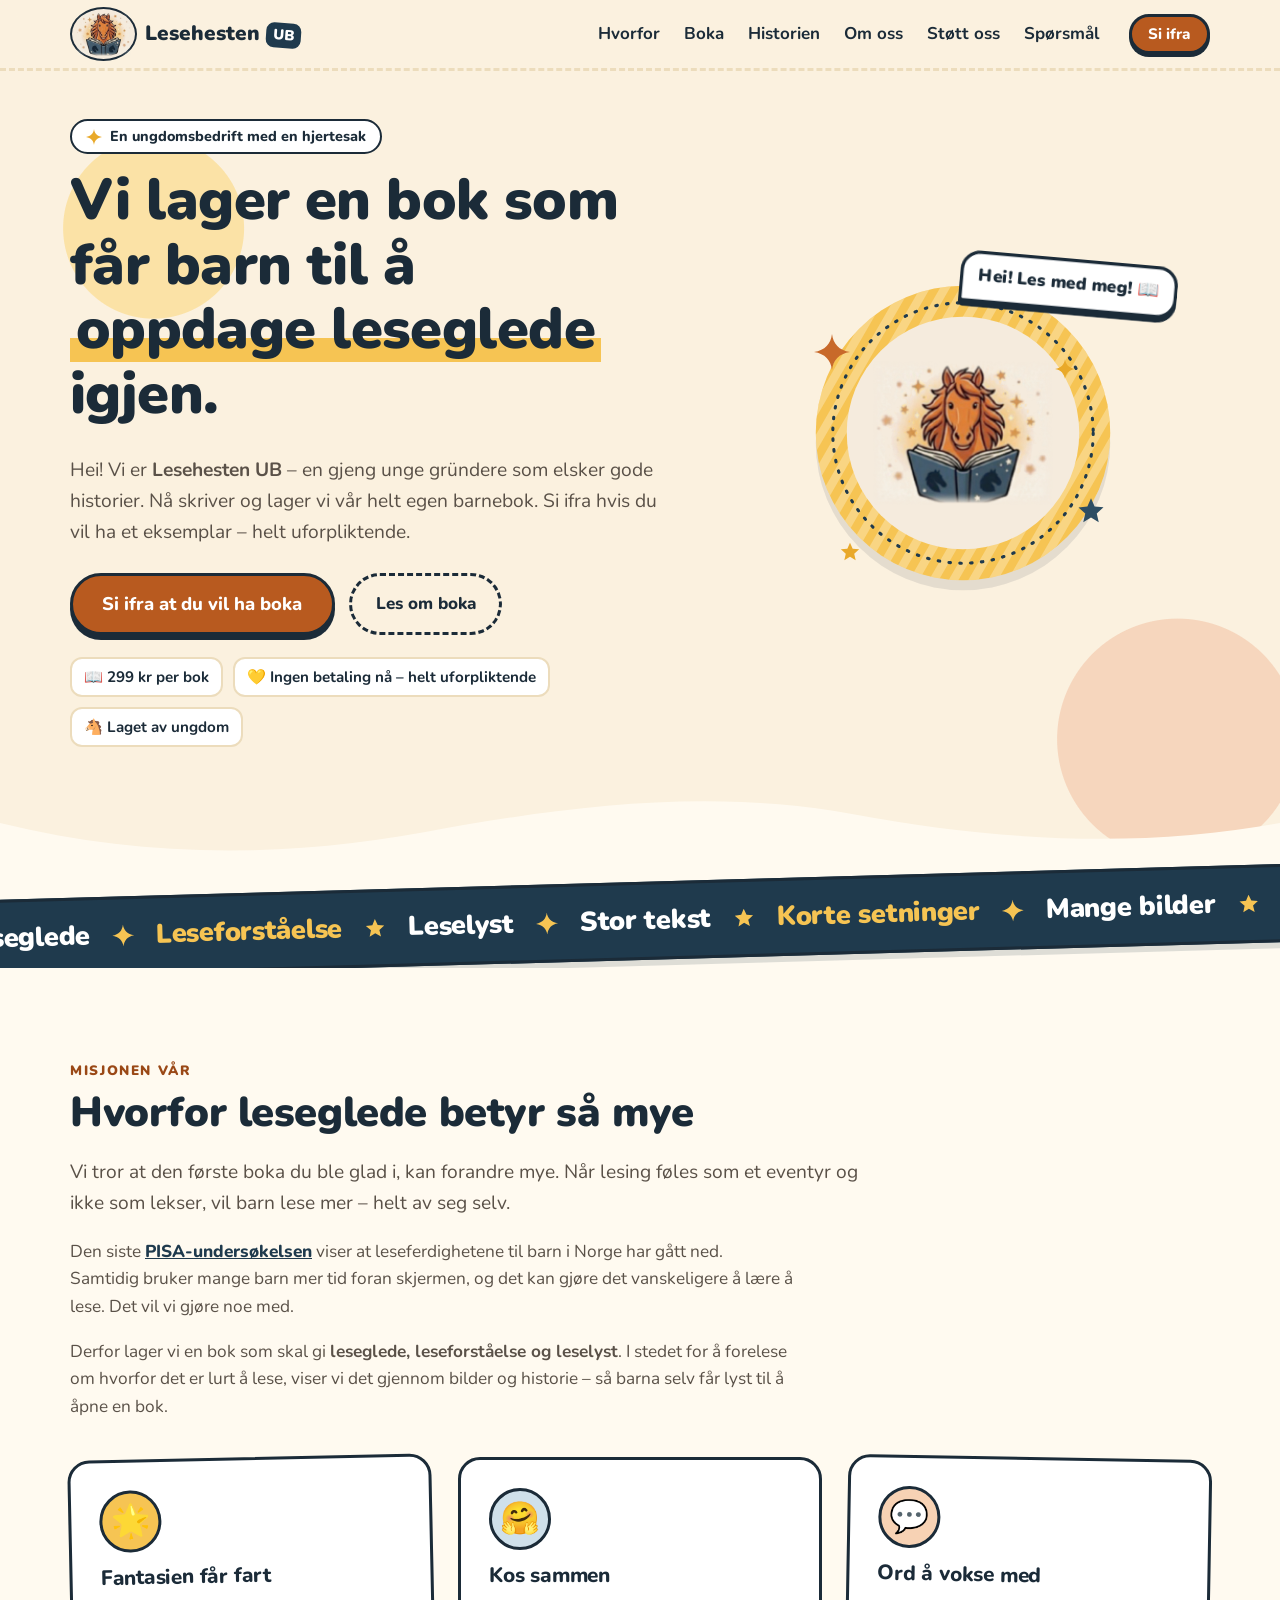
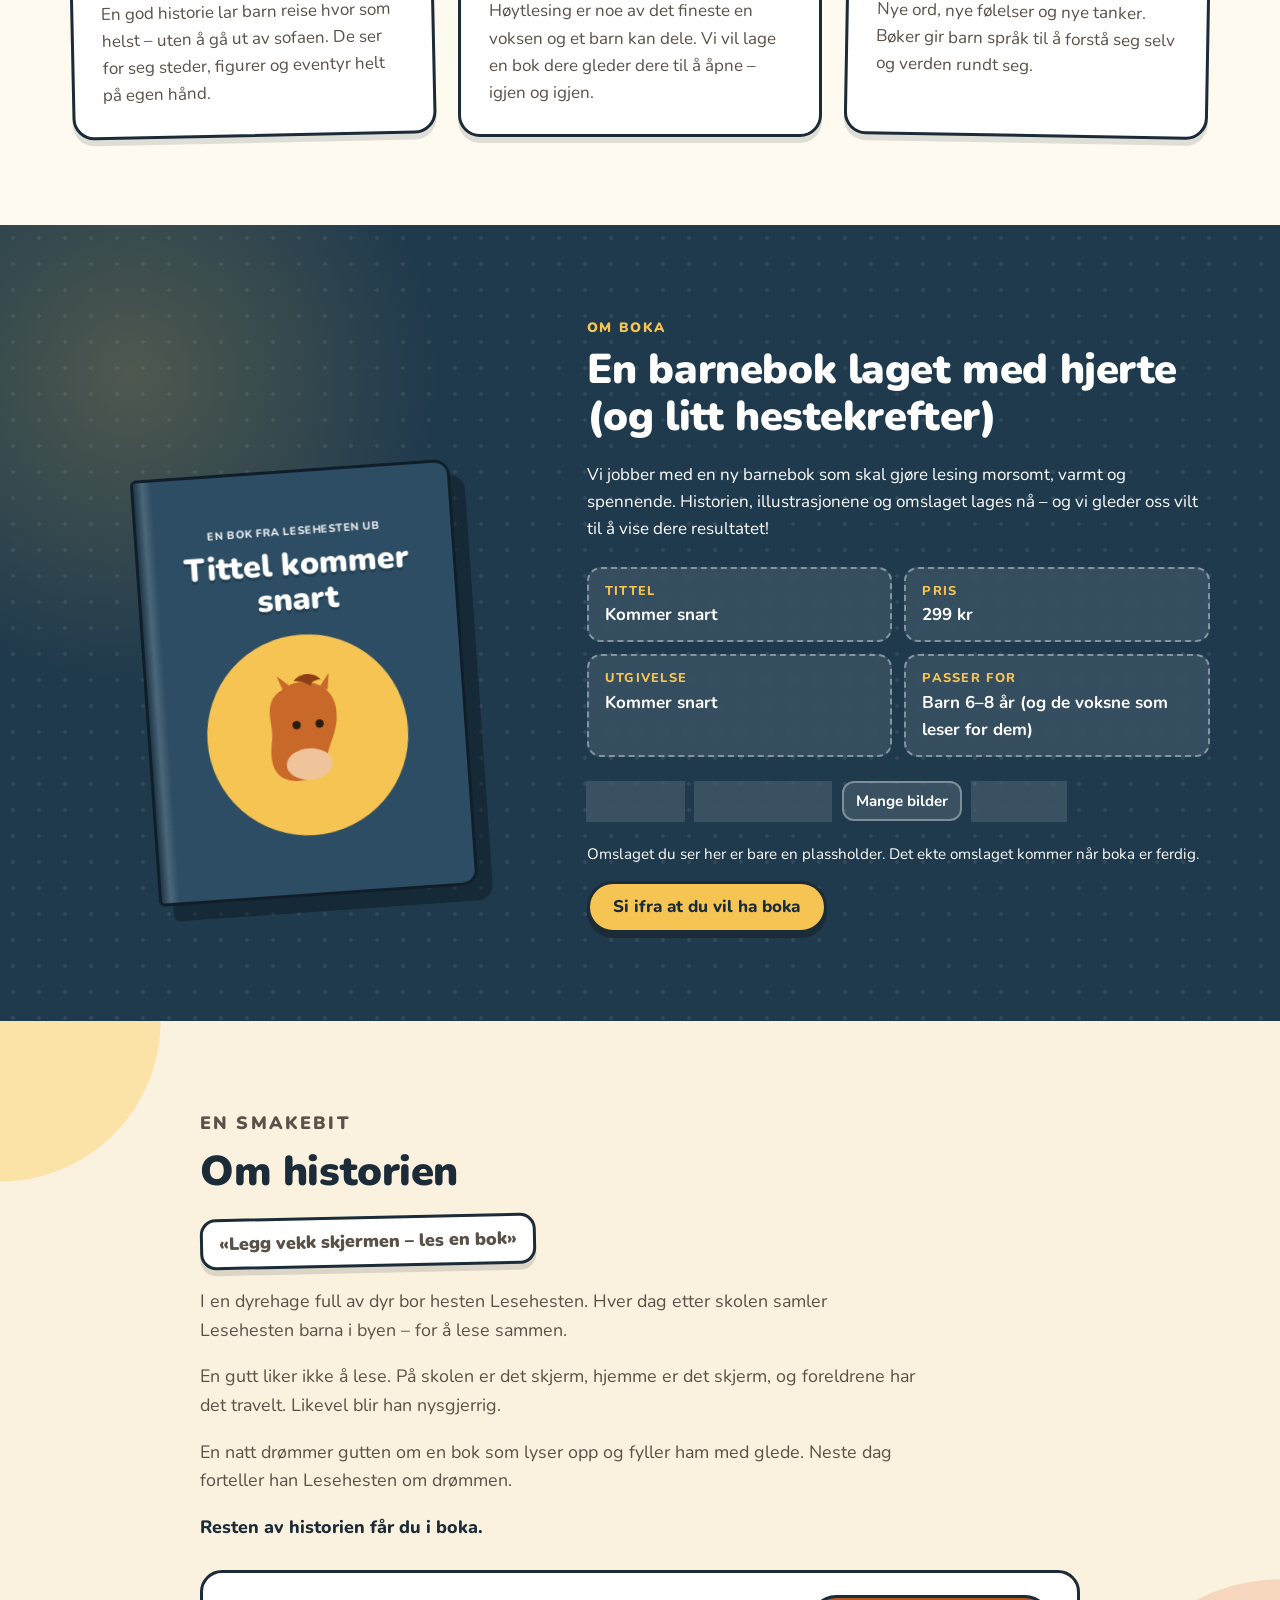
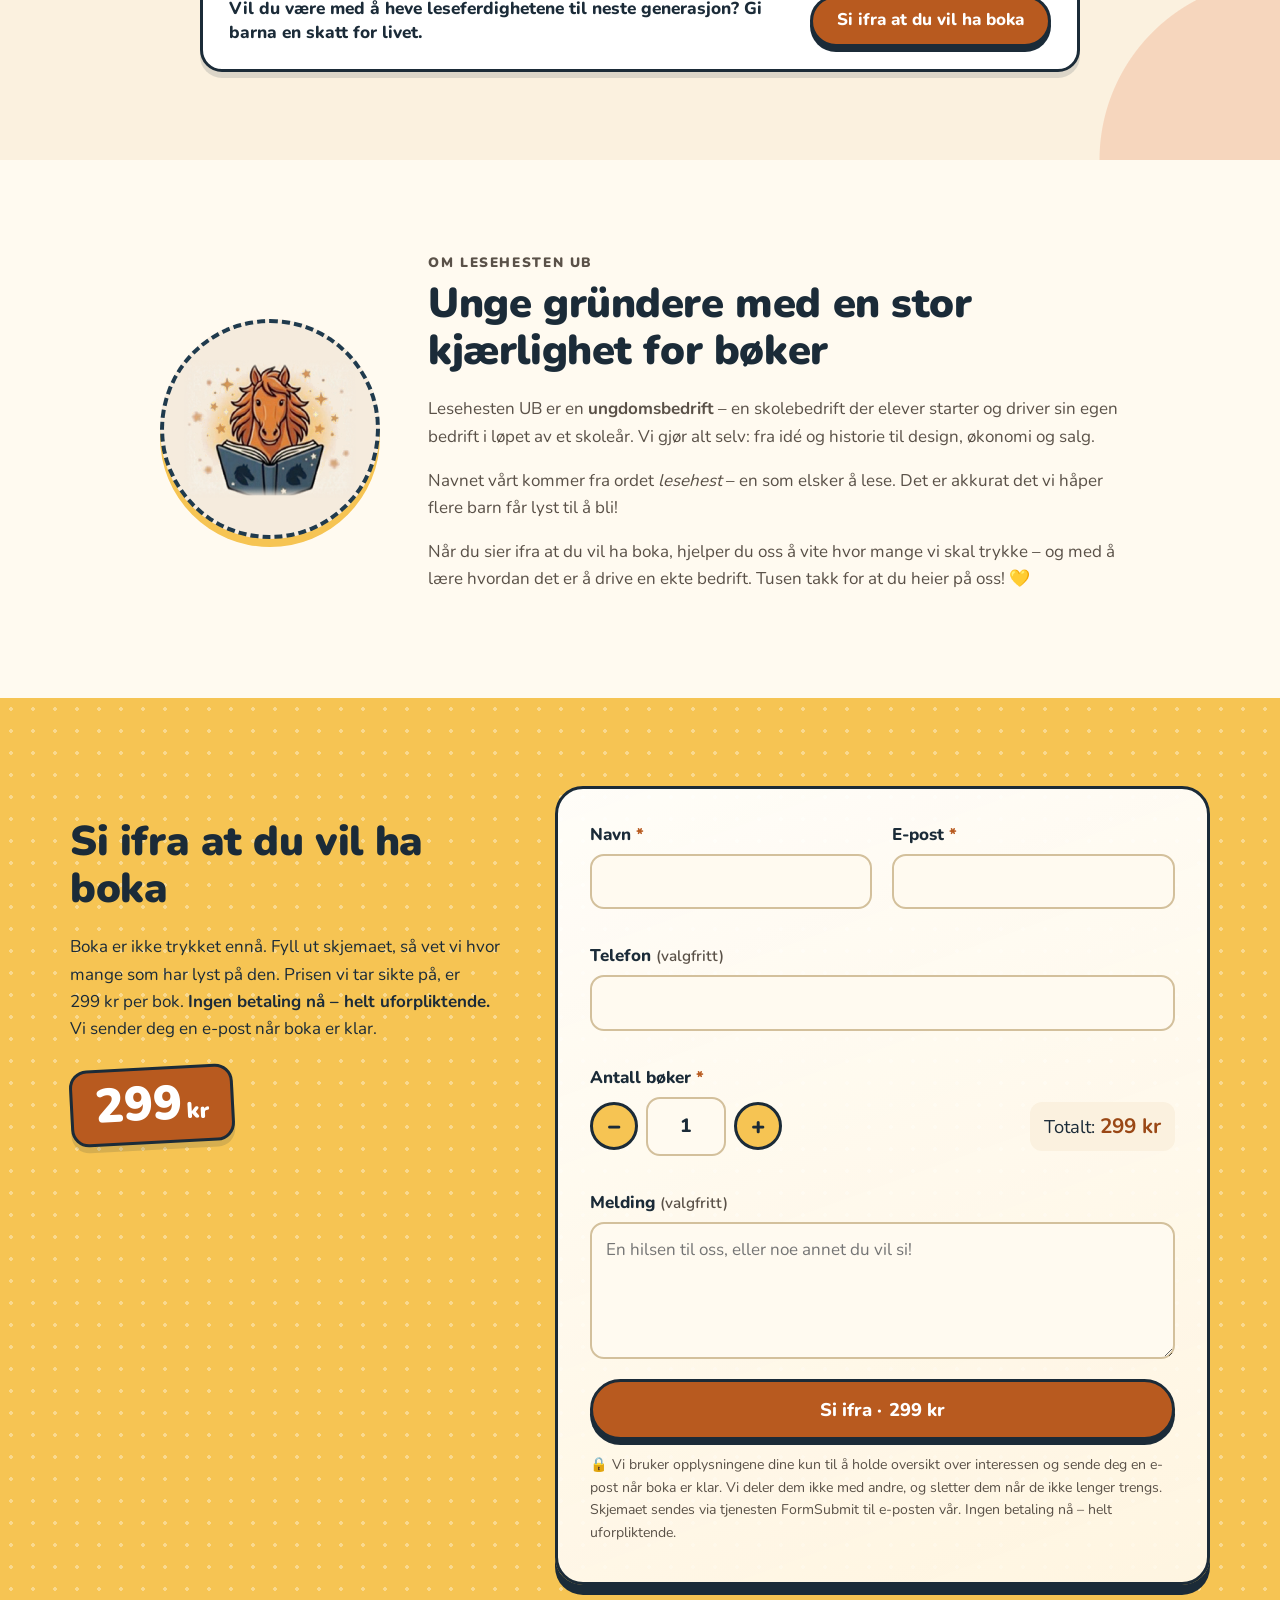
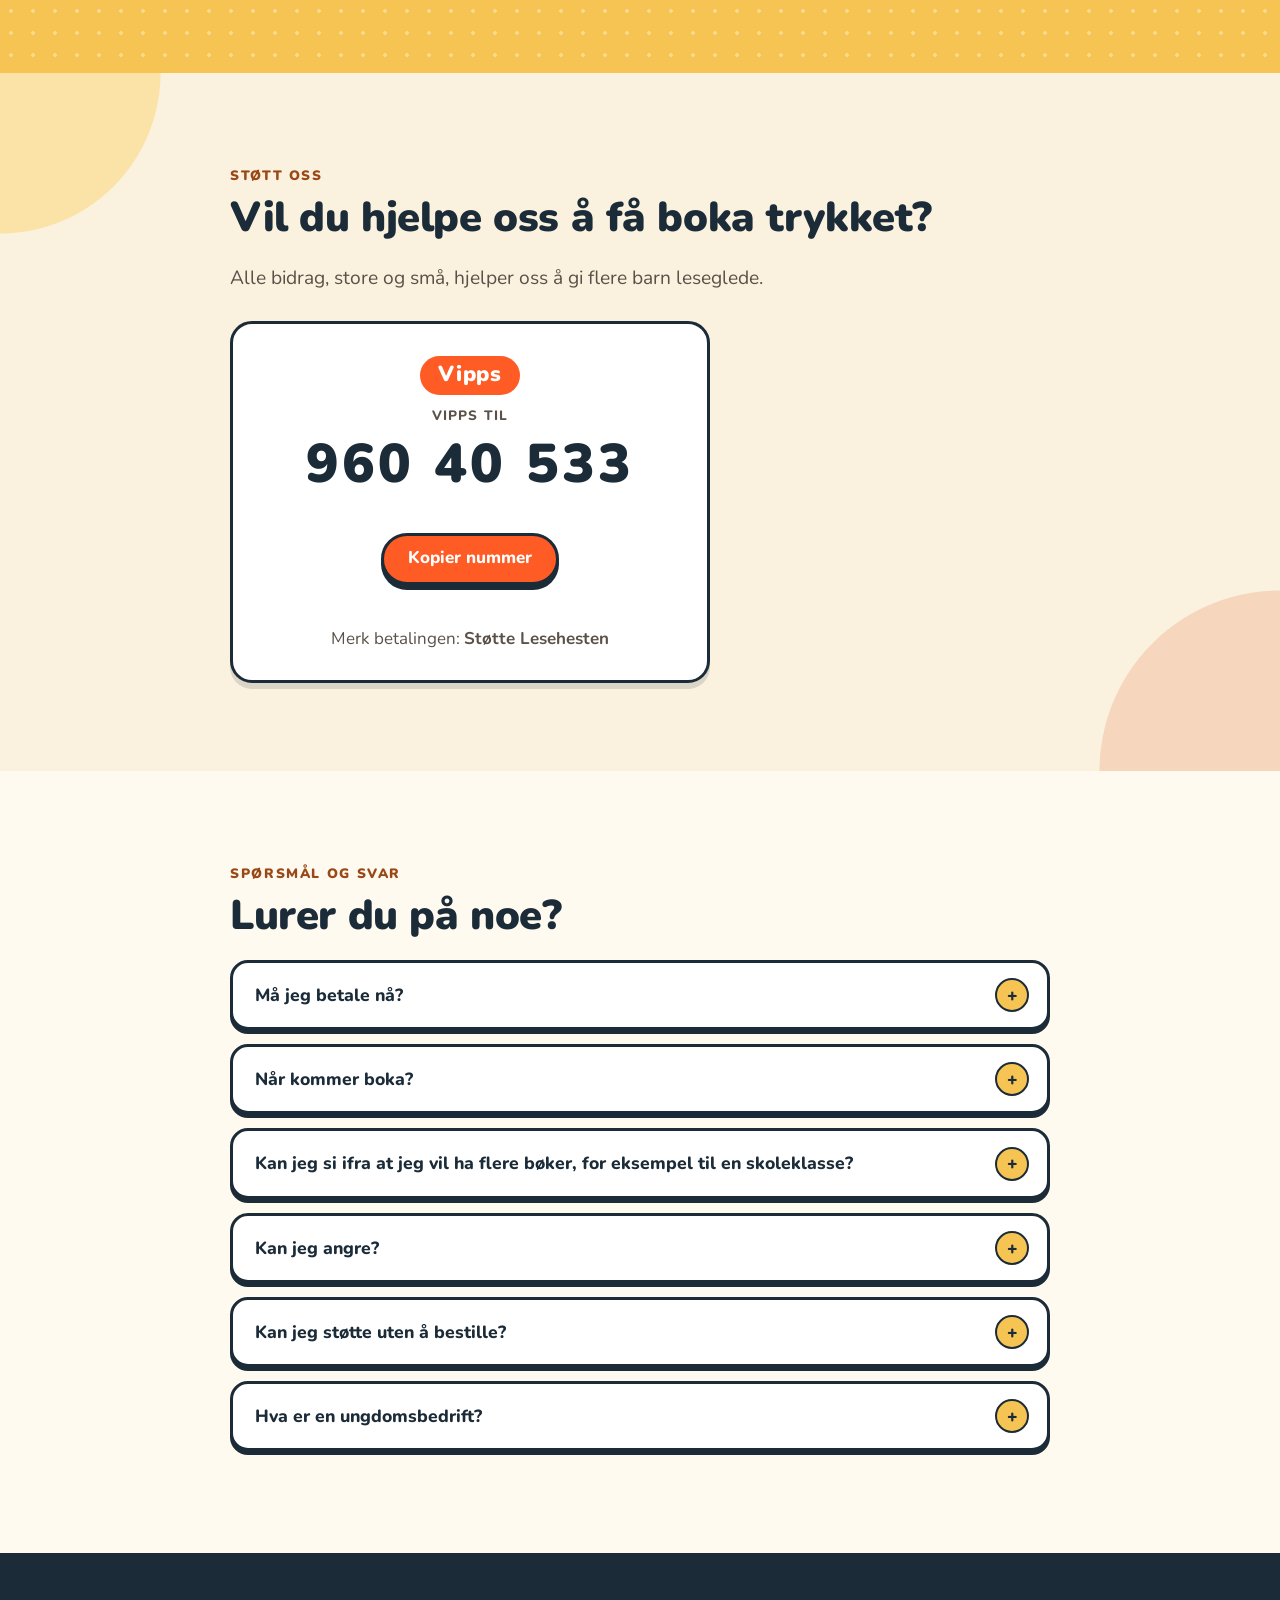
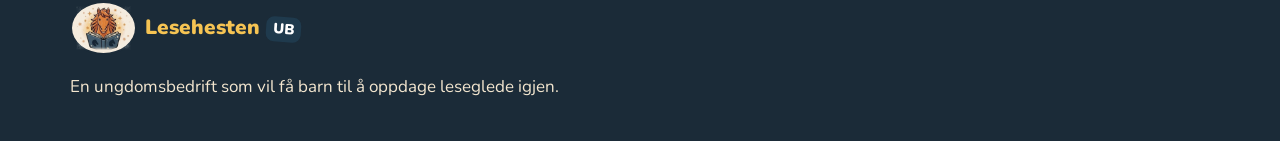
==== commit 965a33bc: "Pris 299 kr" ====
--- a/index.html
+++ b/index.html
@@ -4,9 +4,9 @@
 <meta charset="utf-8">
 <meta name="viewport" content="width=device-width, initial-scale=1">
 <title>Lesehesten UB – Si ifra at du vil ha barneboka vår</title>
-<meta name="description" content="Lesehesten UB er en ungdomsbedrift som lager en barnebok for å hjelpe barn å oppdage leseglede igjen. Si ifra at du vil ha boka. 249 kr per bok. Ingen betaling nå – helt uforpliktende.">
+<meta name="description" content="Lesehesten UB er en ungdomsbedrift som lager en barnebok for å hjelpe barn å oppdage leseglede igjen. Si ifra at du vil ha boka. 299 kr per bok. Ingen betaling nå – helt uforpliktende.">
 <meta property="og:title" content="Lesehesten UB – en barnebok for leseglede">
-<meta property="og:description" content="Si ifra at du vil ha barneboka vår. 249 kr per bok. Ingen betaling nå – helt uforpliktende.">
+<meta property="og:description" content="Si ifra at du vil ha barneboka vår. 299 kr per bok. Ingen betaling nå – helt uforpliktende.">
 <meta property="og:type" content="website">
 <meta name="theme-color" content="#fbf1df">
 <link rel="icon" href="assets/favicon-32.png?v=1" sizes="32x32" type="image/png">
@@ -83,7 +83,7 @@
         <a class="btn btn--ghost" href="#boka">Les om boka</a>
       </div>
       <ul class="pills" aria-label="Kort fortalt">
-        <li>📖 249 kr per bok</li>
+        <li>📖 299 kr per bok</li>
         <li>💛 Ingen betaling nå – helt uforpliktende</li>
         <li>🐴 Laget av ungdom</li>
       </ul>
@@ -122,7 +122,7 @@
       <span>Korte setninger</span><svg><use href="#sparkle"/></svg>
       <span>Mange bilder</span><svg><use href="#star"/></svg>
       <span>Enkle ord</span><svg><use href="#sparkle"/></svg>
-      <span>249 kr per bok</span><svg><use href="#star"/></svg>
+      <span>299 kr per bok</span><svg><use href="#star"/></svg>
       <span>Laget av ungdom</span><svg><use href="#sparkle"/></svg>
       <span>Helt uforpliktende</span><svg><use href="#star"/></svg>
     </div>
@@ -195,7 +195,7 @@
       <p>Vi jobber med en ny barnebok som skal gjøre lesing morsomt, varmt og spennende. Historien, illustrasjonene og omslaget lages nå – og vi gleder oss vilt til å vise dere resultatet!</p>
       <dl class="facts">
         <div><dt>Tittel</dt><dd>Kommer snart</dd></div>
-        <div><dt>Pris</dt><dd>249 kr</dd></div>
+        <div><dt>Pris</dt><dd>299 kr</dd></div>
         <div><dt>Utgivelse</dt><dd>Kommer snart</dd></div>
         <div><dt>Passer for</dt><dd>Barn 6–8 år (og de voksne som leser for dem)</dd></div>
       </dl>
@@ -248,8 +248,8 @@
     <div class="order__intro">
       <p class="kicker">Meld interesse</p>
       <h2 id="bestill-title">Si ifra at du vil ha boka</h2>
-      <p>Boka er ikke trykket ennå. Fyll ut skjemaet, så vet vi hvor mange som har lyst på den. Prisen vi tar sikte på, er 249&nbsp;kr per bok. <strong>Ingen betaling nå – helt uforpliktende.</strong> Vi sender deg en e-post når boka er klar.</p>
-      <div class="price-tag" aria-hidden="true"><span>249</span> kr</div>
+      <p>Boka er ikke trykket ennå. Fyll ut skjemaet, så vet vi hvor mange som har lyst på den. Prisen vi tar sikte på, er 299&nbsp;kr per bok. <strong>Ingen betaling nå – helt uforpliktende.</strong> Vi sender deg en e-post når boka er klar.</p>
+      <div class="price-tag" aria-hidden="true"><span>299</span> kr</div>
     </div>
 
     <form class="form" id="order-form" action="https://formsubmit.co/dennisomundsen@gmail.com" method="POST" novalidate>
@@ -257,7 +257,7 @@
       <input type="hidden" name="_template" value="table">
       <input type="hidden" name="_captcha" value="true">
       <input type="hidden" name="_next" id="next-url" value="https://lesehesten.github.io/takk.html">
-      <input type="hidden" name="Forventet pris" id="total-field" value="249 kr">
+      <input type="hidden" name="Forventet pris" id="total-field" value="299 kr">
       <div class="hp" aria-hidden="true"><label>Ikke fyll ut dette feltet <input type="text" name="_honey" tabindex="-1" autocomplete="off"></label></div>
 
       <div class="field">
@@ -282,7 +282,7 @@
           <button type="button" class="qty__btn" data-step="-1" aria-label="Færre bøker">−</button>
           <input id="antall" name="Antall" type="number" min="1" max="50" value="1" required inputmode="numeric" aria-describedby="antall-err total">
           <button type="button" class="qty__btn" data-step="1" aria-label="Flere bøker">+</button>
-          <p class="total" id="total" aria-live="polite">Totalt: <strong id="total-sum">249 kr</strong></p>
+          <p class="total" id="total" aria-live="polite">Totalt: <strong id="total-sum">299 kr</strong></p>
         </div>
         <p class="err" id="antall-err" aria-live="polite"></p>
       </div>
@@ -293,7 +293,7 @@
       </div>
 
       <div class="field field--full">
-        <button class="btn btn--primary btn--big btn--block" type="submit" id="submit-btn">Si ifra · <span id="btn-sum">249 kr</span></button>
+        <button class="btn btn--primary btn--big btn--block" type="submit" id="submit-btn">Si ifra · <span id="btn-sum">299 kr</span></button>
         <p class="privacy">🔒 Vi bruker opplysningene dine kun til å holde oversikt over interessen og sende deg en e-post når boka er klar. Vi deler dem ikke med andre, og sletter dem når de ikke lenger trengs. Skjemaet sendes via tjenesten FormSubmit til e-posten vår. Ingen betaling nå – helt uforpliktende.</p>
       </div>
     </form>
@@ -329,7 +329,7 @@
     <h2 id="faq-title">Lurer du på noe?</h2>
     <details>
       <summary>Må jeg betale nå?</summary>
-      <p>Nei! Dette er helt uforpliktende, og du betaler ingenting nå. Prisen vi tar sikte på, er 249 kr per bok. Vi sender deg en e-post når boka er klar.</p>
+      <p>Nei! Dette er helt uforpliktende, og du betaler ingenting nå. Prisen vi tar sikte på, er 299 kr per bok. Vi sender deg en e-post når boka er klar.</p>
     </details>
     <details>
       <summary>Når kommer boka?</summary>
@@ -368,11 +368,11 @@
 
 <!-- Fast bestillingsknapp på mobil -->
 <div class="sticky-cta" id="sticky-cta">
-  <span class="sticky-cta__price"><strong>249 kr</strong><small>Helt uforpliktende</small></span>
+  <span class="sticky-cta__price"><strong>299 kr</strong><small>Helt uforpliktende</small></span>
   <a class="btn btn--primary" href="#bestill">Si ifra</a>
 </div>
 
-<script src="app.js?v=5" defer></script>
+<script src="app.js?v=6" defer></script>
 <script src="assets/lenis.min.js" defer></script>
 <script src="premium.js?v=1" defer></script>
 </body>
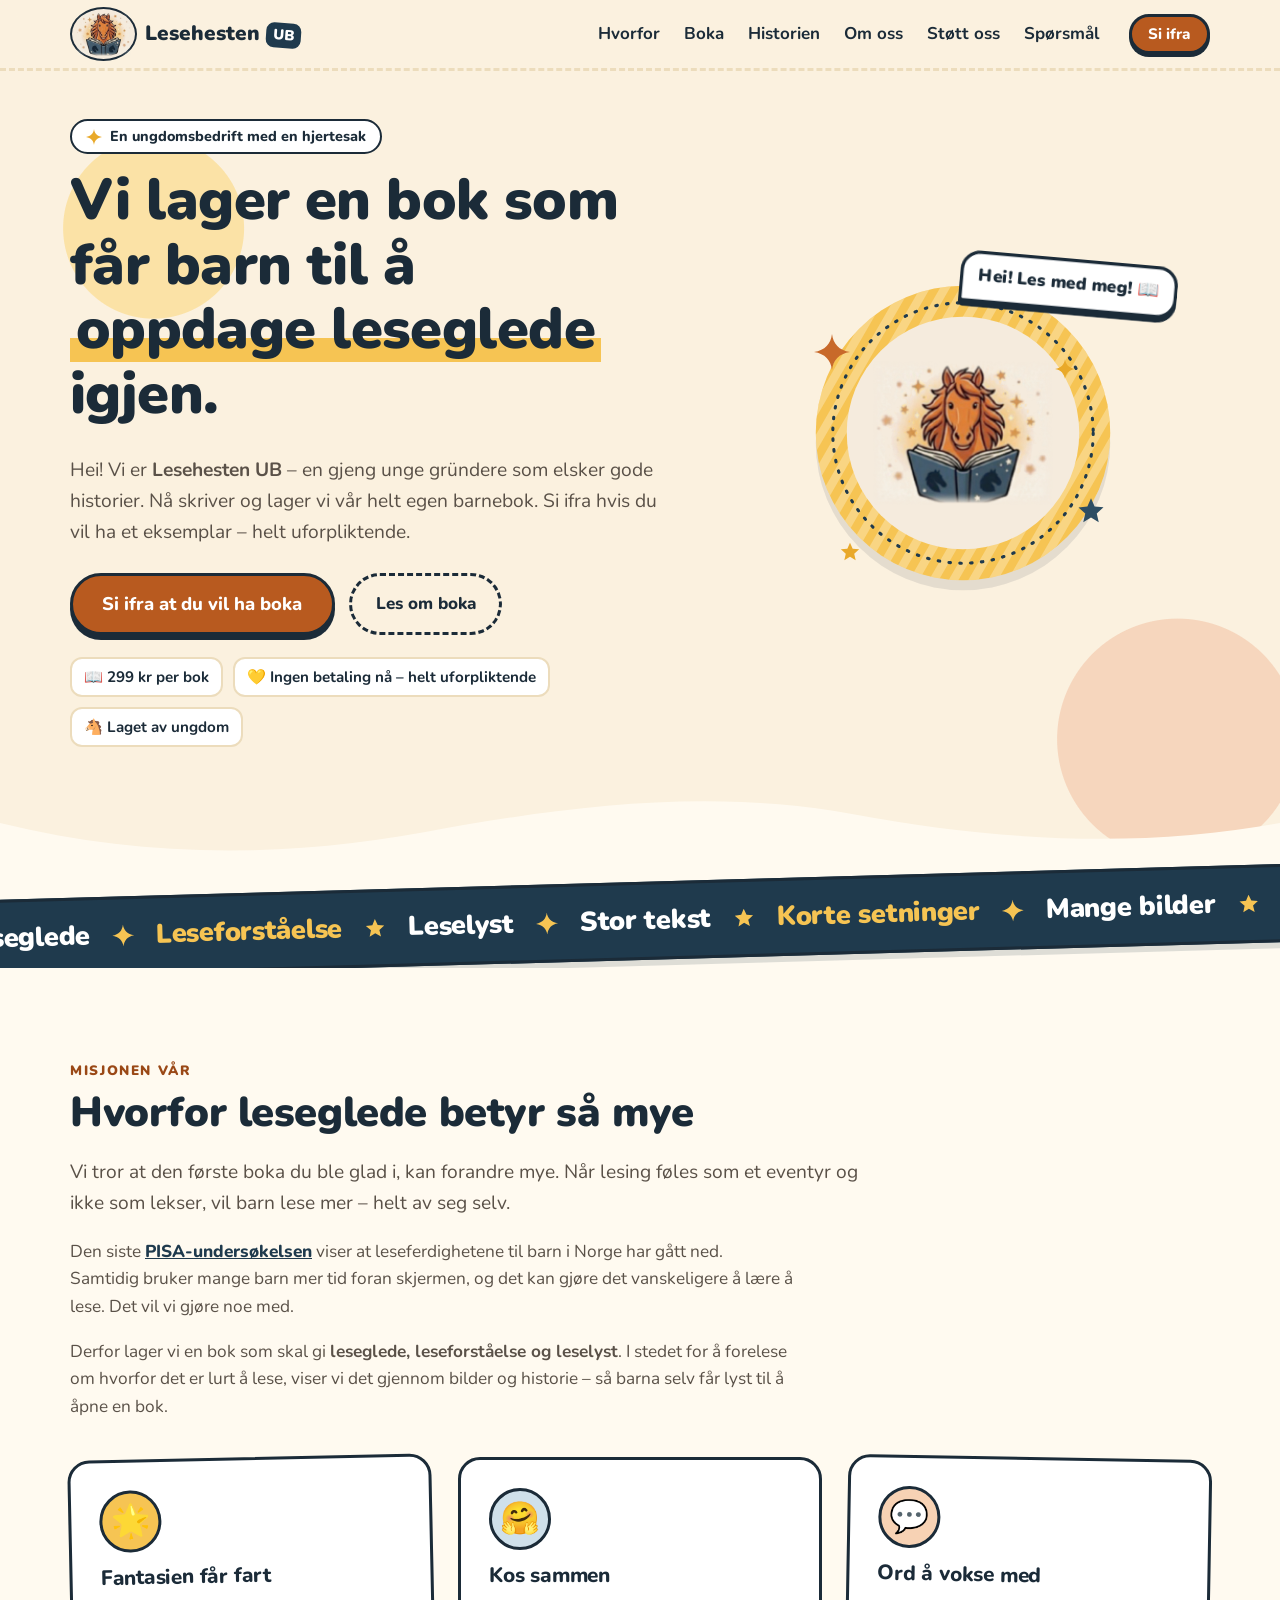
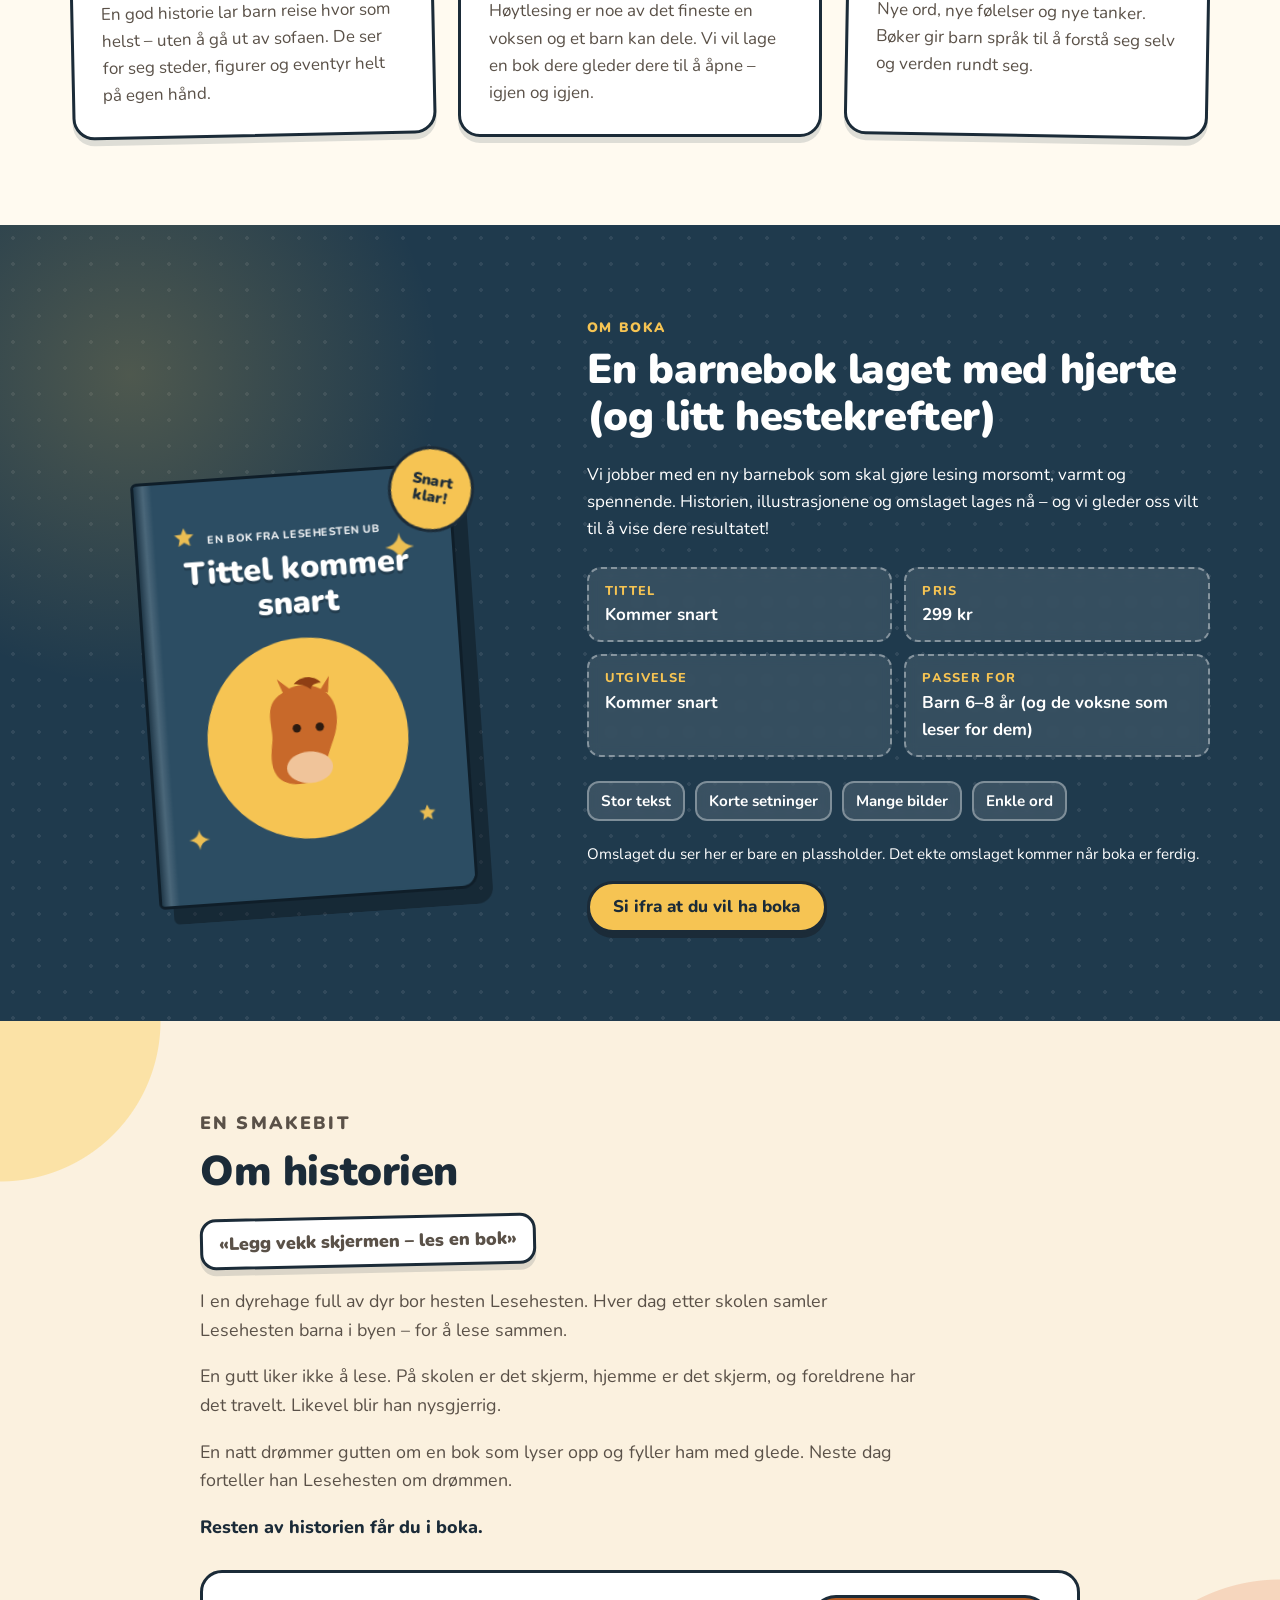
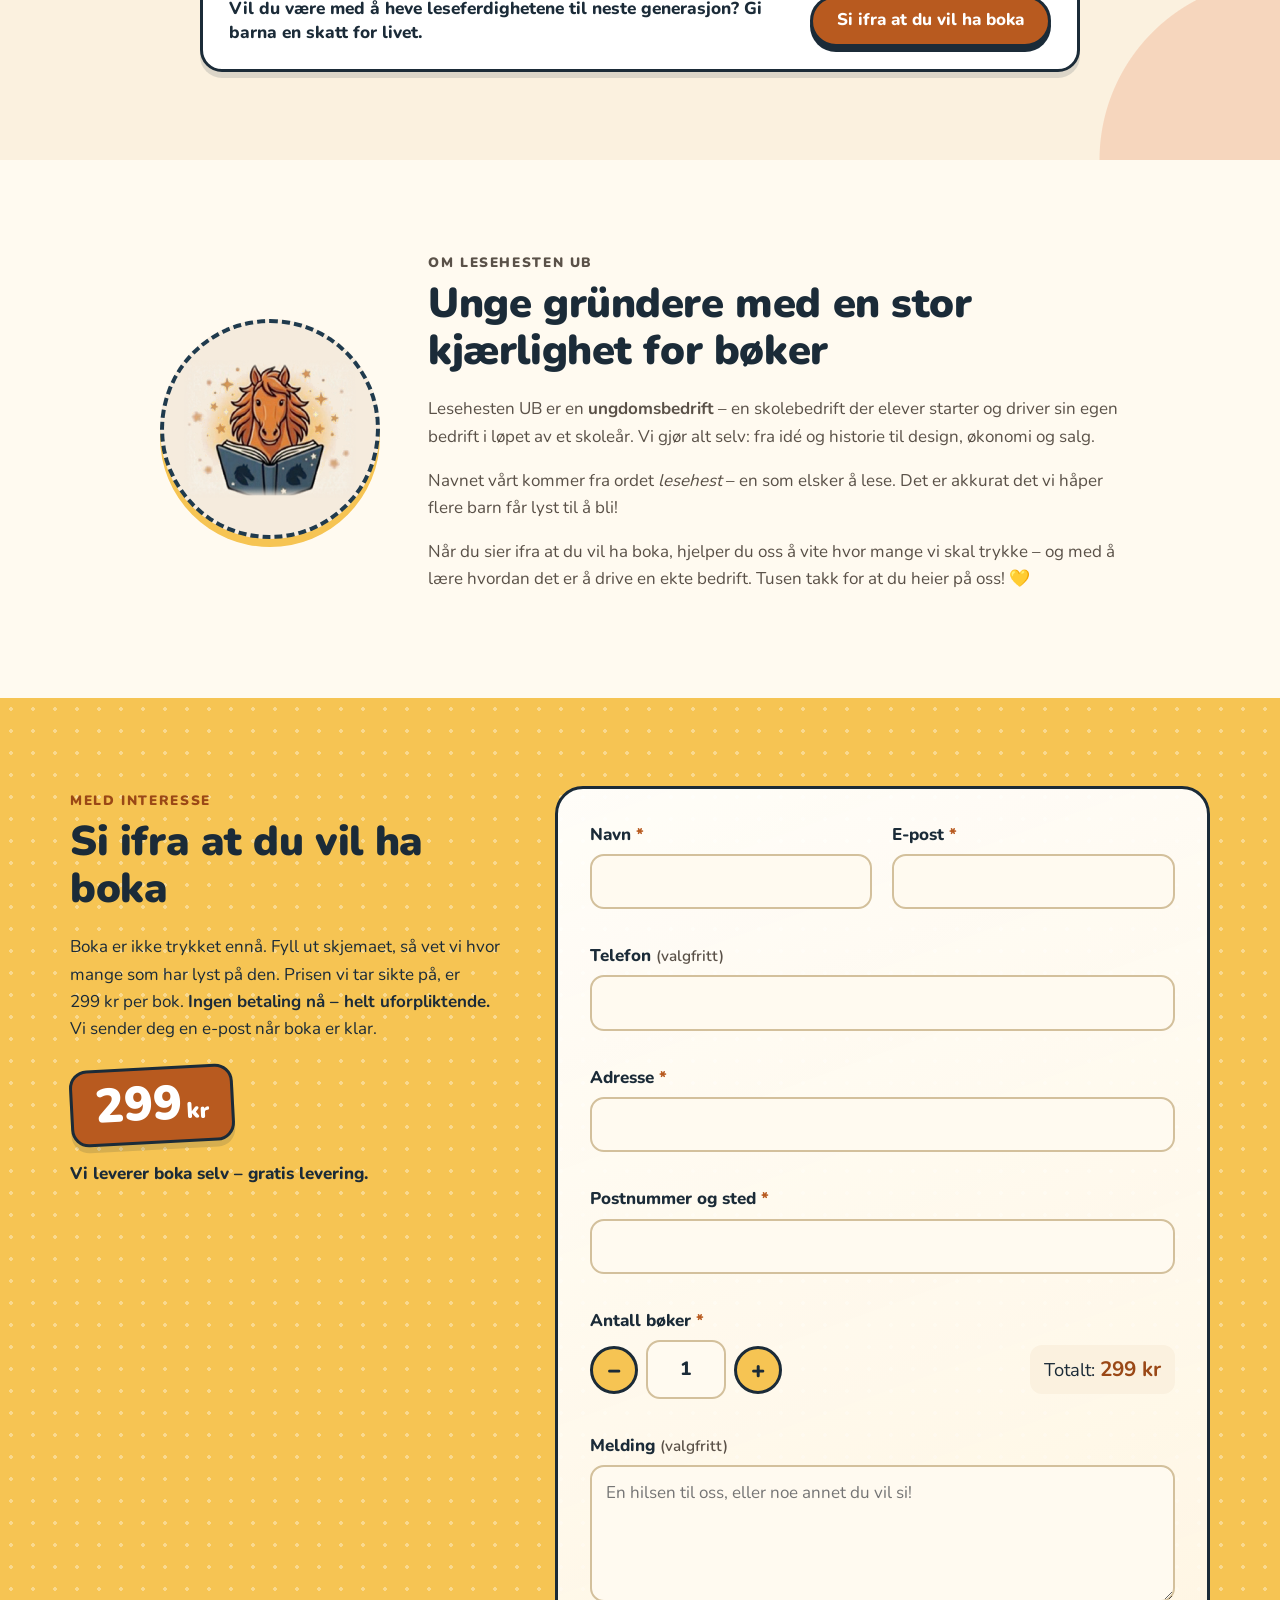
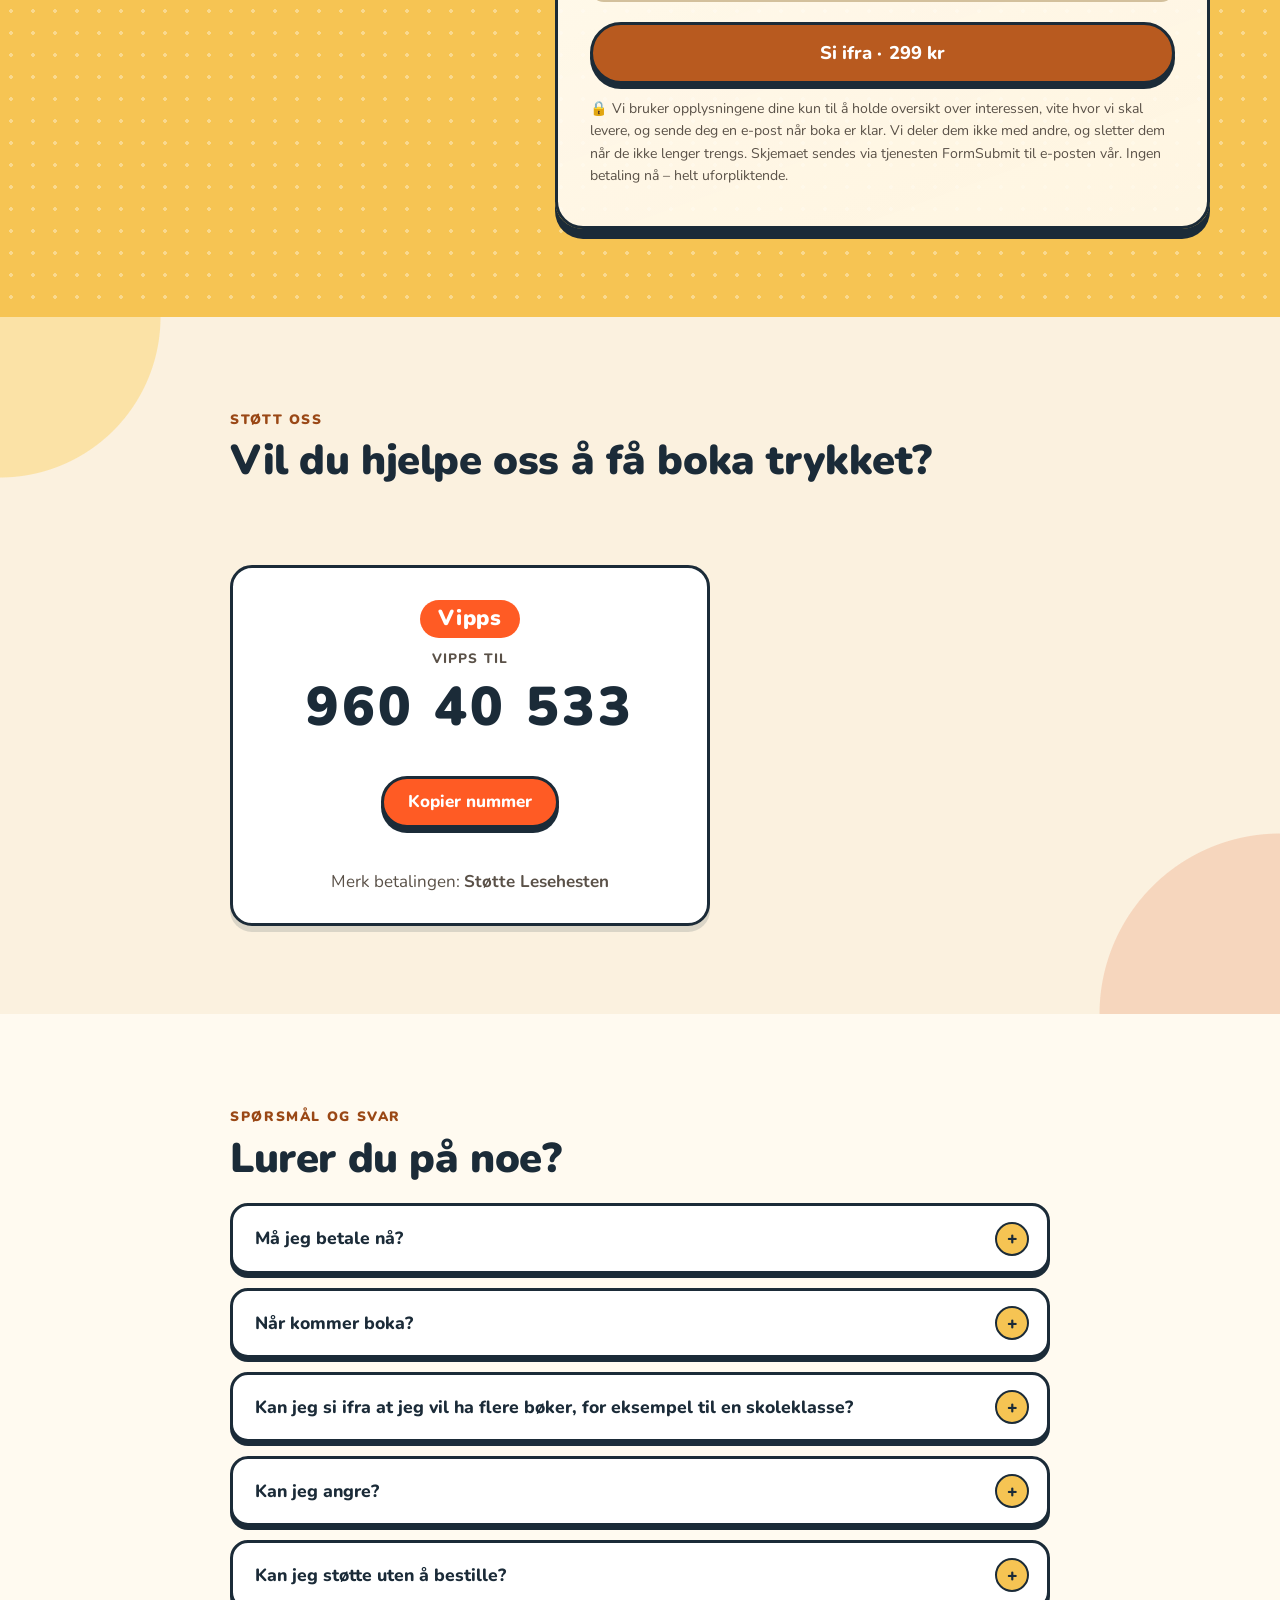
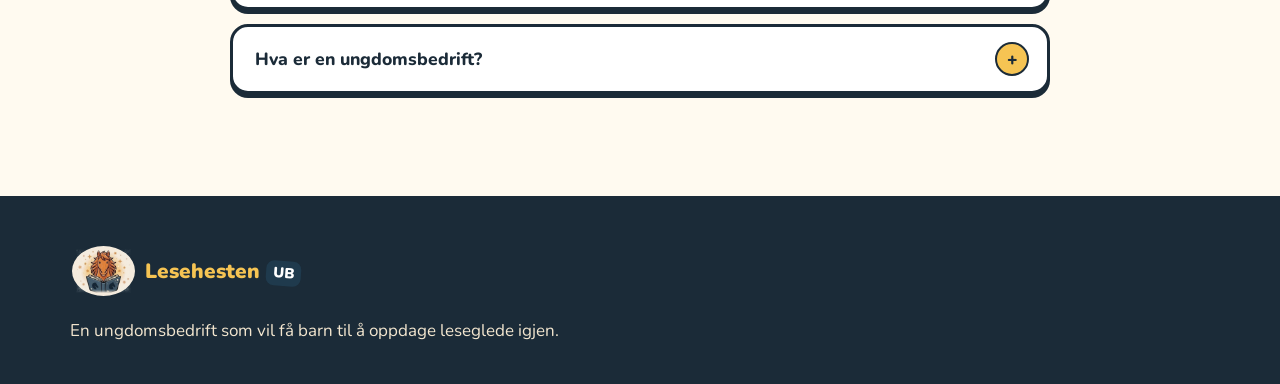
==== commit b0036845: "Gratis levering og adressefelt i skjemaet" ====
--- a/index.html
+++ b/index.html
@@ -13,7 +13,7 @@
 <link rel="icon" href="assets/favicon-96.png?v=1" sizes="96x96" type="image/png">
 <link rel="apple-touch-icon" href="assets/apple-touch-icon.png?v=2">
 <meta property="og:image" content="https://lesehesten.github.io/assets/lesehest-emblem.jpg">
-<link rel="stylesheet" href="styles.css?v=8">
+<link rel="stylesheet" href="styles.css?v=9">
 <link rel="stylesheet" href="premium.css?v=1">
 <script>
   (function () {
@@ -250,6 +250,7 @@
       <h2 id="bestill-title">Si ifra at du vil ha boka</h2>
       <p>Boka er ikke trykket ennå. Fyll ut skjemaet, så vet vi hvor mange som har lyst på den. Prisen vi tar sikte på, er 299&nbsp;kr per bok. <strong>Ingen betaling nå – helt uforpliktende.</strong> Vi sender deg en e-post når boka er klar.</p>
       <div class="price-tag" aria-hidden="true"><span>299</span> kr</div>
+      <p class="order__delivery">Vi leverer boka selv – gratis levering.</p>
     </div>
 
     <form class="form" id="order-form" action="https://formsubmit.co/dennisomundsen@gmail.com" method="POST" novalidate>
@@ -274,6 +275,16 @@
         <label for="tlf">Telefon <span class="opt">(valgfritt)</span></label>
         <input id="tlf" name="Telefon" type="tel" autocomplete="tel" inputmode="tel" aria-describedby="tlf-err">
         <p class="err" id="tlf-err" aria-live="polite"></p>
+      </div>
+      <div class="field field--full">
+        <label for="adresse">Adresse <span class="req" aria-hidden="true">*</span></label>
+        <input id="adresse" name="Adresse" type="text" autocomplete="street-address" required aria-describedby="adresse-err">
+        <p class="err" id="adresse-err" aria-live="polite"></p>
+      </div>
+      <div class="field field--full">
+        <label for="poststed">Postnummer og sted <span class="req" aria-hidden="true">*</span></label>
+        <input id="poststed" name="Postnummer_og_sted" type="text" autocomplete="postal-code" required aria-describedby="poststed-err">
+        <p class="err" id="poststed-err" aria-live="polite"></p>
       </div>
 
       <div class="field field--full">
@@ -294,7 +305,7 @@
 
       <div class="field field--full">
         <button class="btn btn--primary btn--big btn--block" type="submit" id="submit-btn">Si ifra · <span id="btn-sum">299 kr</span></button>
-        <p class="privacy">🔒 Vi bruker opplysningene dine kun til å holde oversikt over interessen og sende deg en e-post når boka er klar. Vi deler dem ikke med andre, og sletter dem når de ikke lenger trengs. Skjemaet sendes via tjenesten FormSubmit til e-posten vår. Ingen betaling nå – helt uforpliktende.</p>
+        <p class="privacy">🔒 Vi bruker opplysningene dine kun til å holde oversikt over interessen, vite hvor vi skal levere, og sende deg en e-post når boka er klar. Vi deler dem ikke med andre, og sletter dem når de ikke lenger trengs. Skjemaet sendes via tjenesten FormSubmit til e-posten vår. Ingen betaling nå – helt uforpliktende.</p>
       </div>
     </form>
   </div>
@@ -372,7 +383,7 @@
   <a class="btn btn--primary" href="#bestill">Si ifra</a>
 </div>
 
-<script src="app.js?v=6" defer></script>
+<script src="app.js?v=7" defer></script>
 <script src="assets/lenis.min.js" defer></script>
 <script src="premium.js?v=1" defer></script>
 </body>
--- a/styles.css
+++ b/styles.css
@@ -138,6 +138,7 @@
 .order__intro{position:sticky;top:100px}
 .price-tag{display:inline-flex;align-items:baseline;gap:4px;background:var(--berry);color:#fff;border:3px solid var(--ink);border-radius:18px;padding:10px 22px;font-weight:900;font-size:1.4rem;transform:rotate(-3deg);box-shadow:var(--shadow);margin-top:8px}
 .price-tag span{font-size:3rem;line-height:1}
+.order__delivery{margin:16px 0 0;font-weight:800}
 .form{background:#fff;border:3px solid var(--ink);border-radius:28px;padding:32px;box-shadow:0 10px 0 var(--ink);display:grid;grid-template-columns:1fr 1fr;gap:6px 20px}
 .field{margin:0 0 6px;min-width:0}
 .field--full{grid-column:1/-1}
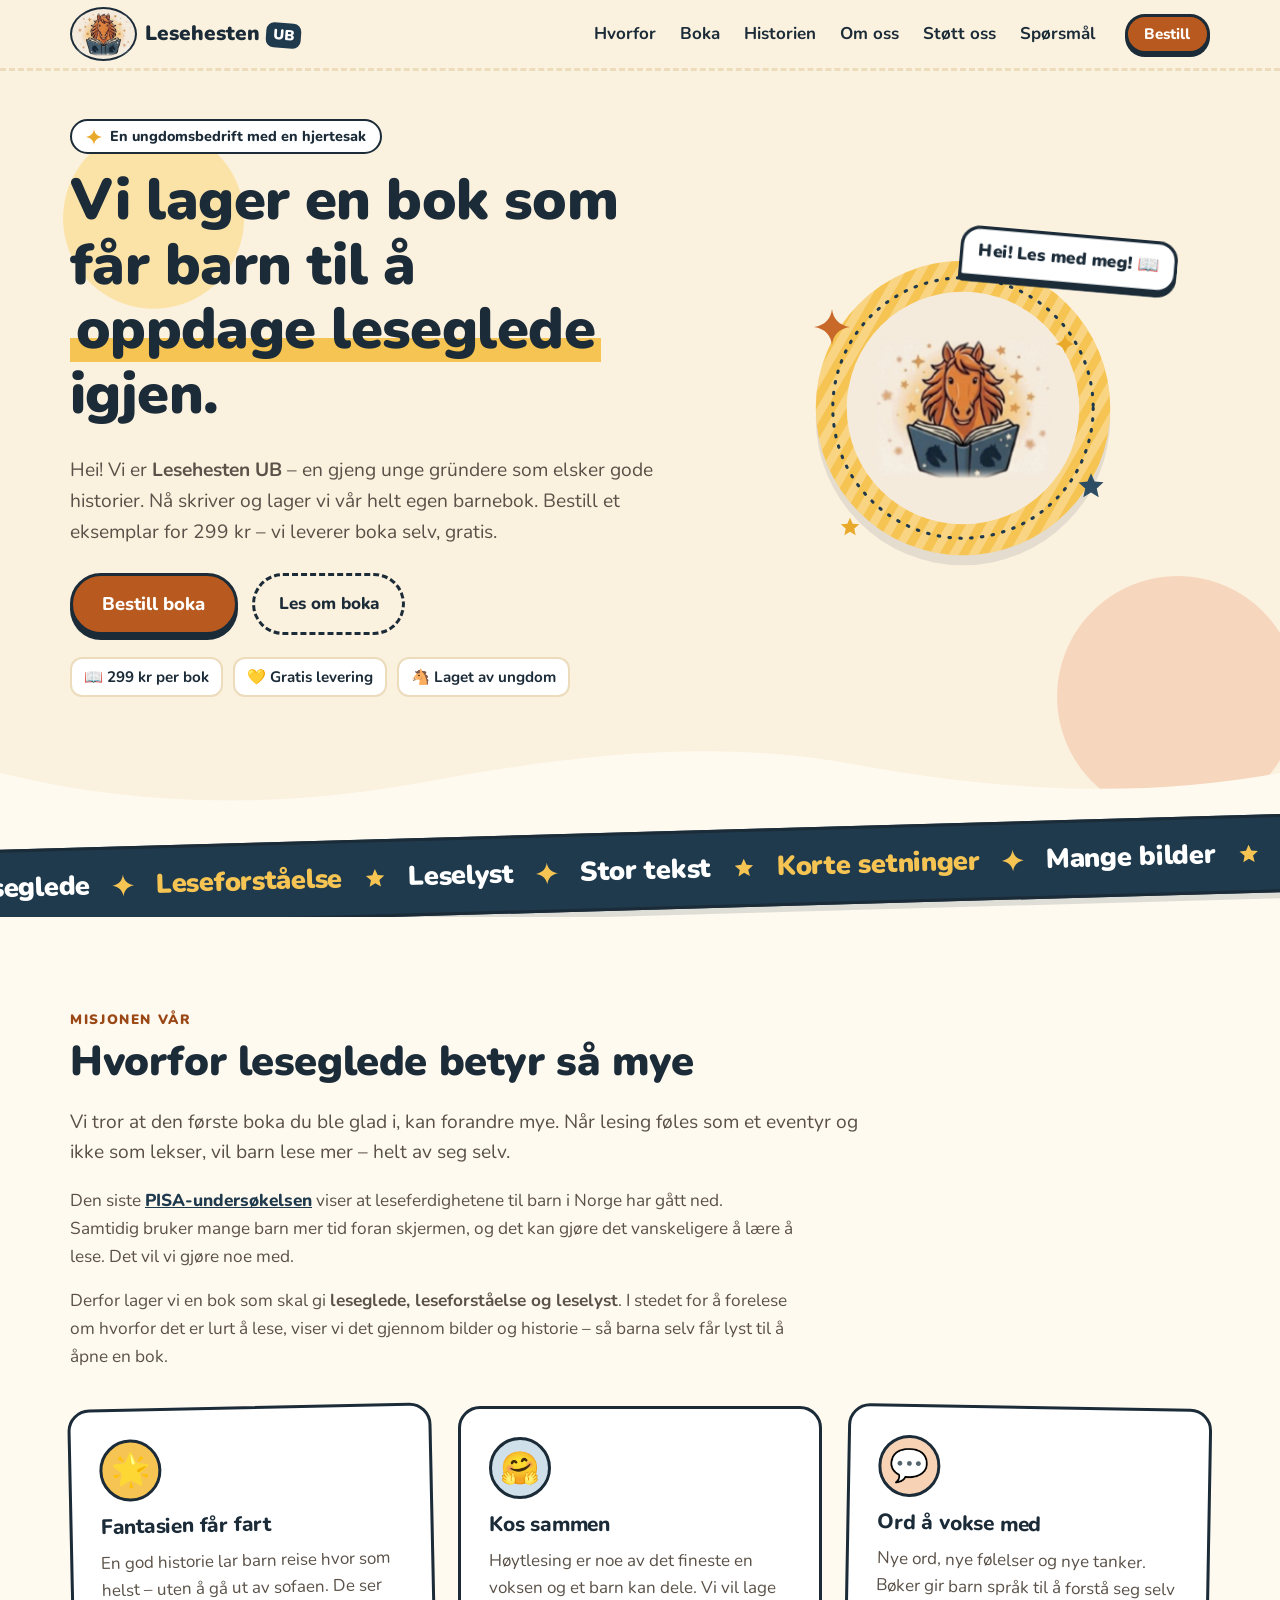
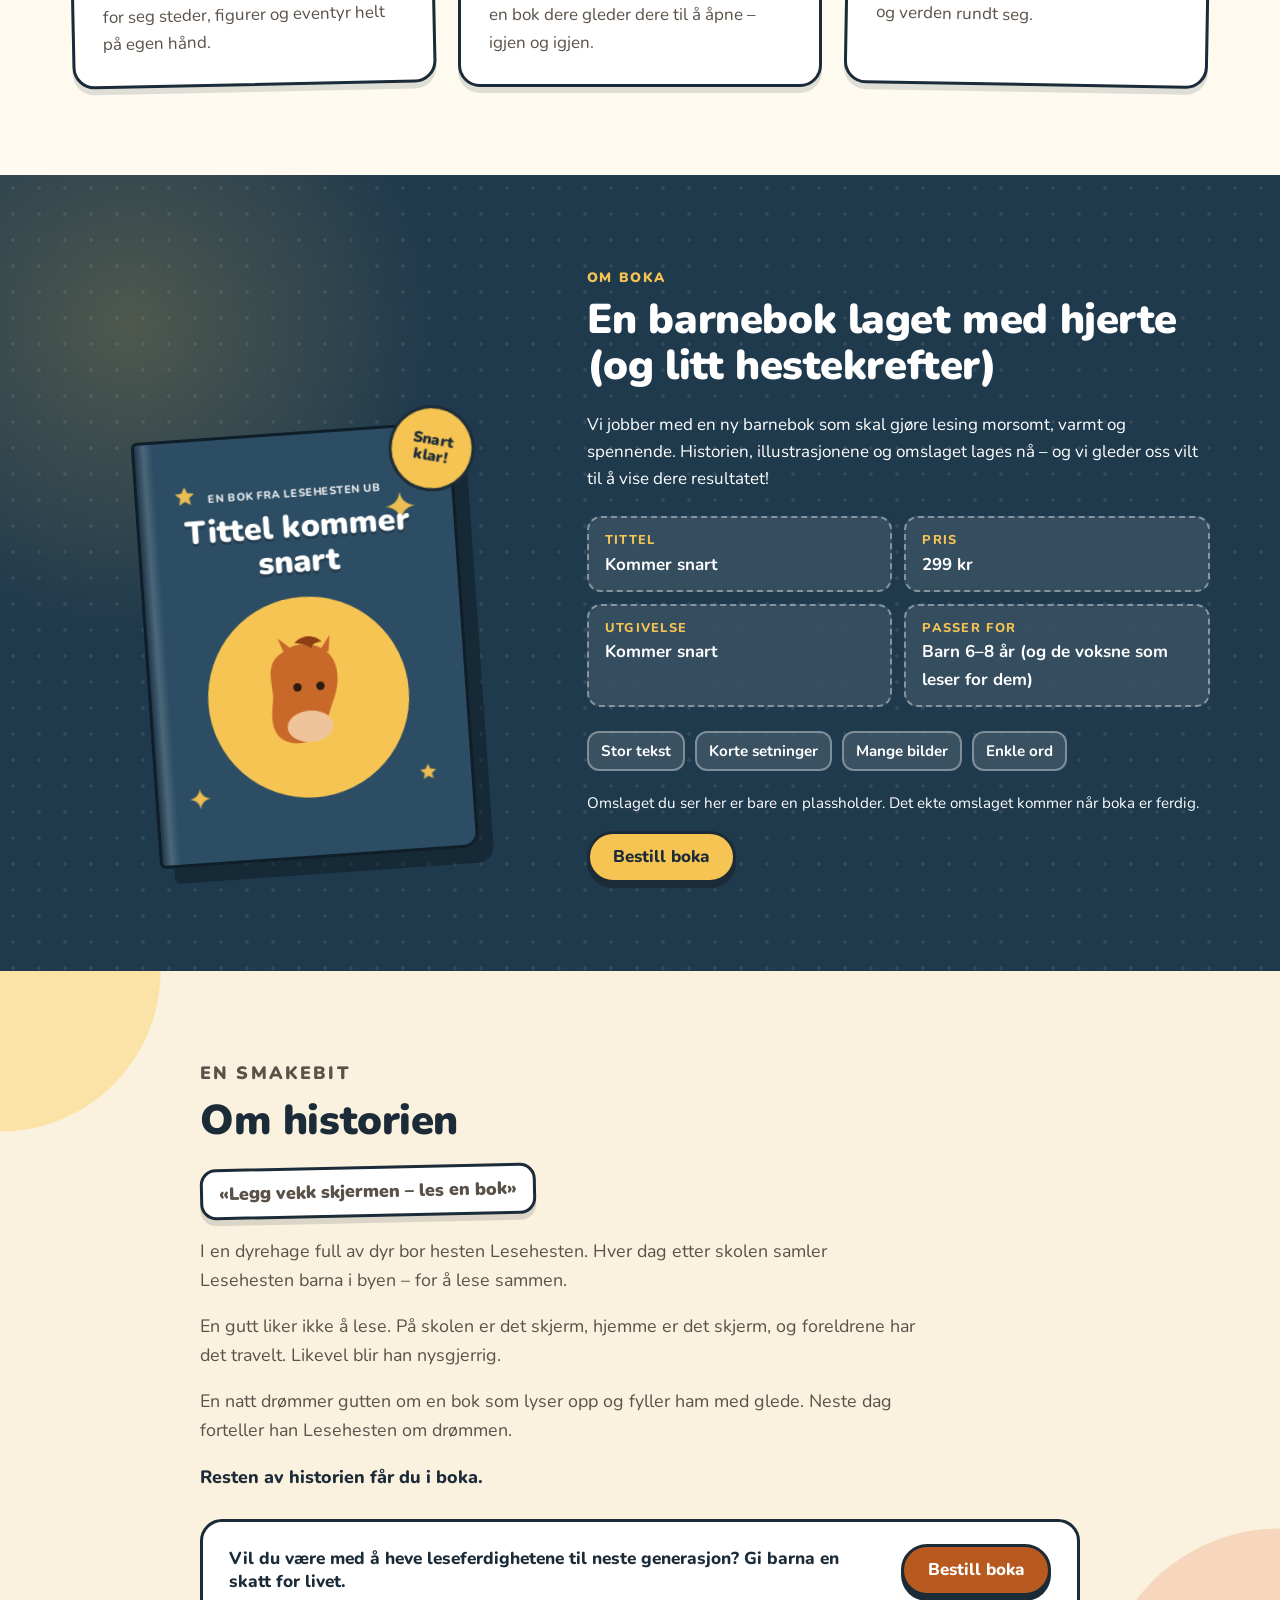
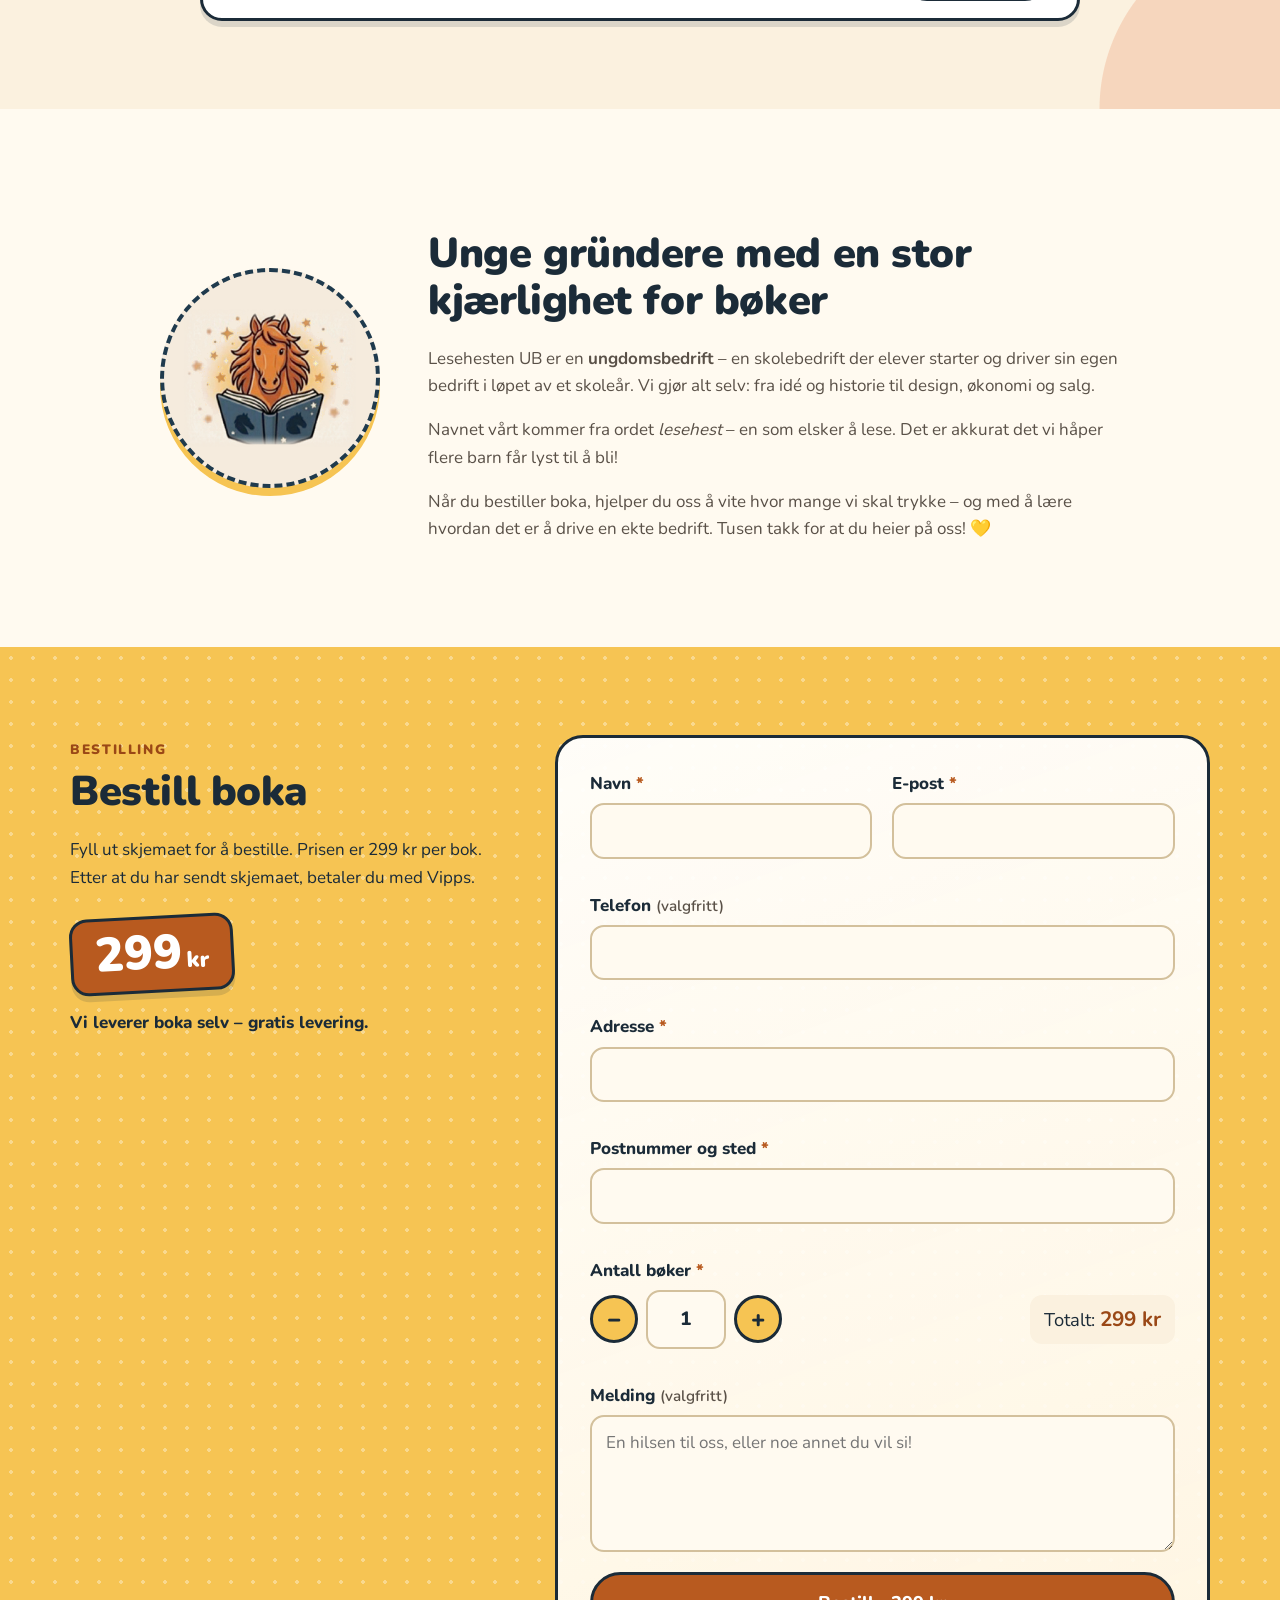
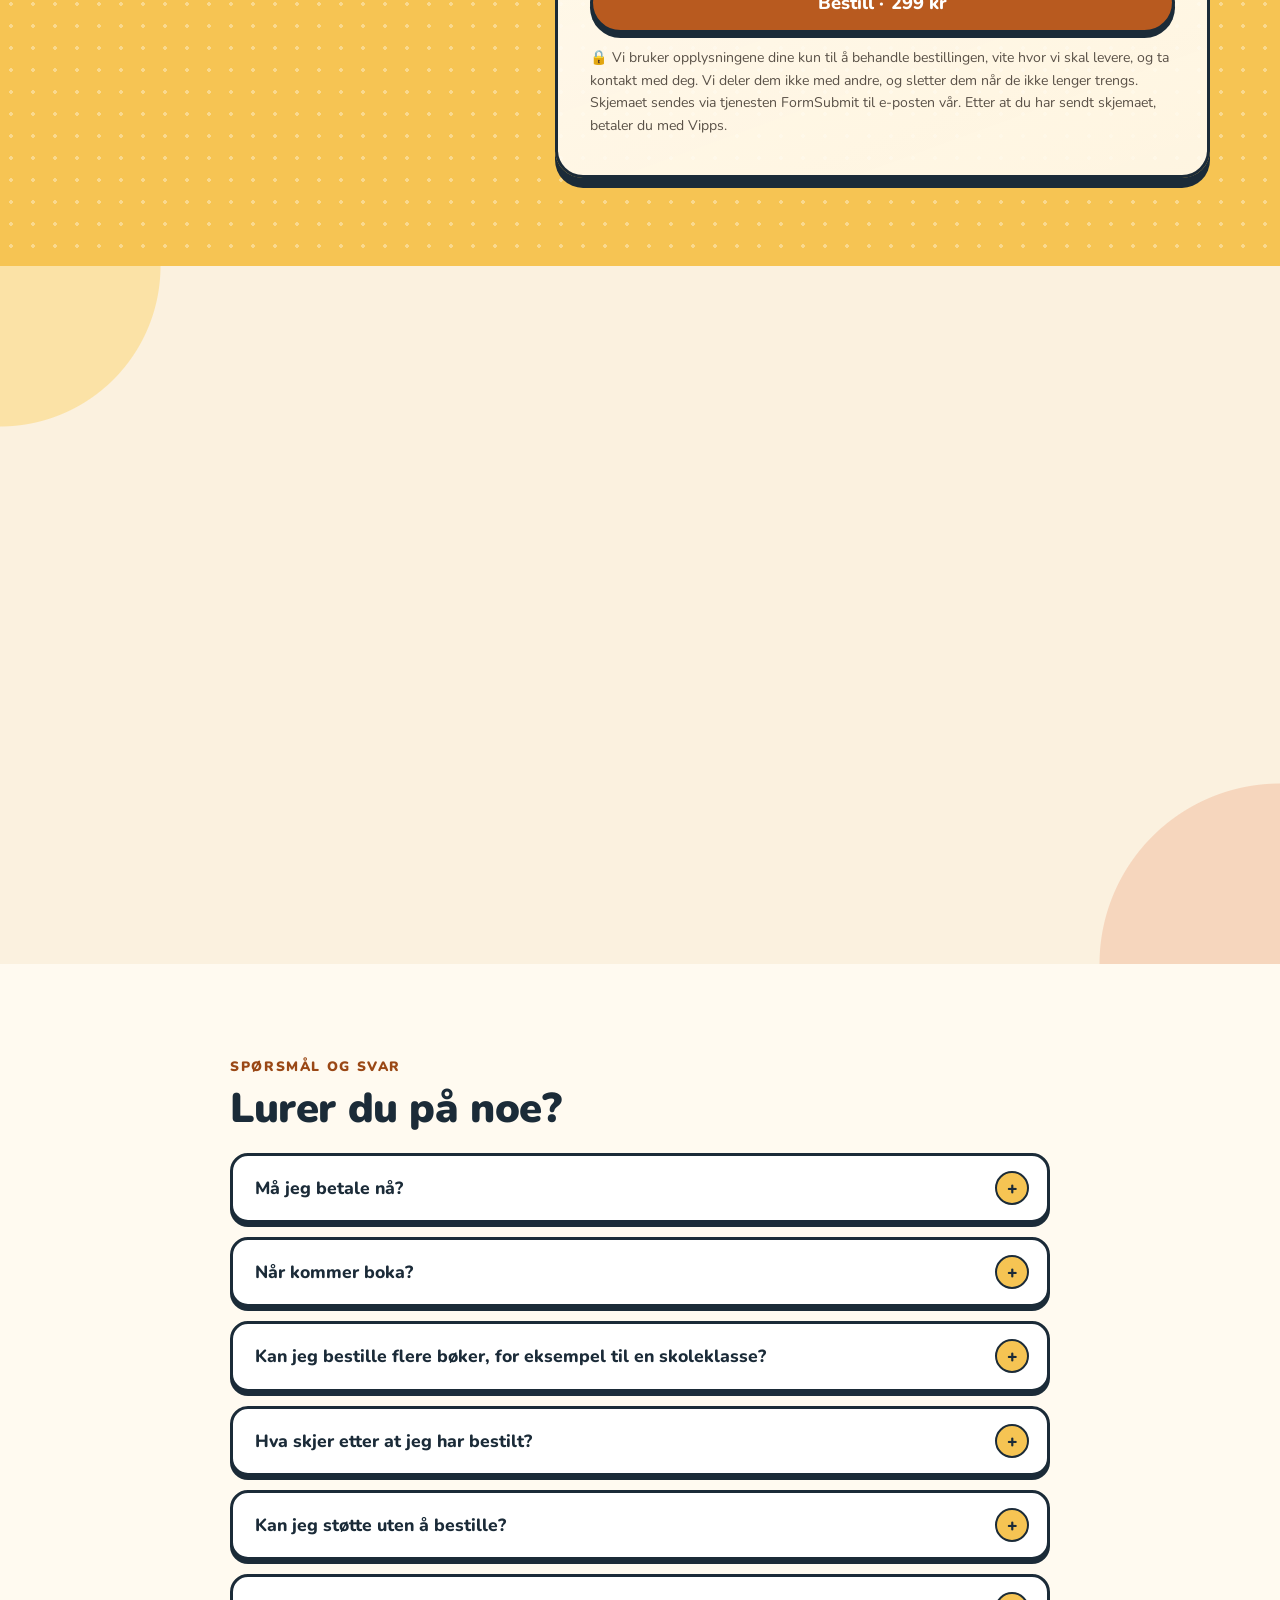
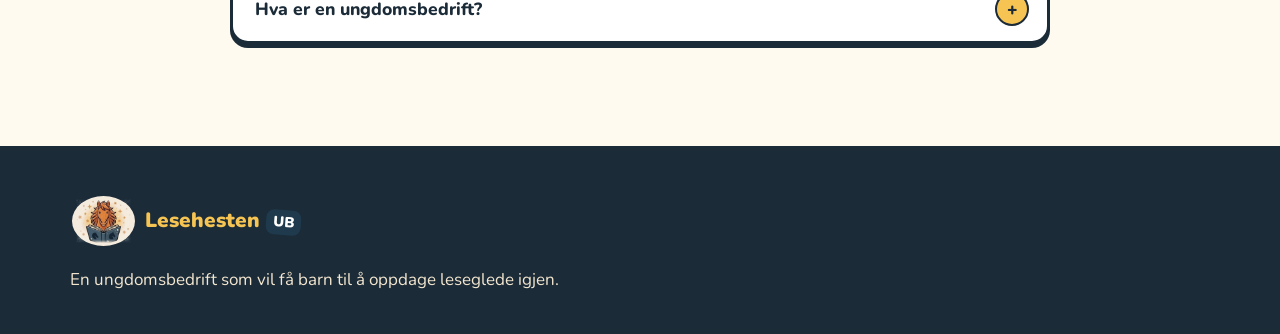
==== commit e3577a3d: "Bestilling med Vipps-betaling" ====
--- a/index.html
+++ b/index.html
@@ -3,17 +3,17 @@
 <head>
 <meta charset="utf-8">
 <meta name="viewport" content="width=device-width, initial-scale=1">
-<title>Lesehesten UB – Si ifra at du vil ha barneboka vår</title>
-<meta name="description" content="Lesehesten UB er en ungdomsbedrift som lager en barnebok for å hjelpe barn å oppdage leseglede igjen. Si ifra at du vil ha boka. 299 kr per bok. Ingen betaling nå – helt uforpliktende.">
+<title>Lesehesten UB – Bestill barneboka vår</title>
+<meta name="description" content="Lesehesten UB er en ungdomsbedrift som lager en barnebok for å hjelpe barn å oppdage leseglede igjen. Bestill boka for 299 kr. Vi leverer boka selv – gratis levering. Etter at du har sendt skjemaet, betaler du med Vipps.">
 <meta property="og:title" content="Lesehesten UB – en barnebok for leseglede">
-<meta property="og:description" content="Si ifra at du vil ha barneboka vår. 299 kr per bok. Ingen betaling nå – helt uforpliktende.">
+<meta property="og:description" content="Bestill barneboka vår. 299 kr per bok. Vi leverer boka selv – gratis levering.">
 <meta property="og:type" content="website">
 <meta name="theme-color" content="#fbf1df">
 <link rel="icon" href="assets/favicon-32.png?v=1" sizes="32x32" type="image/png">
 <link rel="icon" href="assets/favicon-96.png?v=1" sizes="96x96" type="image/png">
 <link rel="apple-touch-icon" href="assets/apple-touch-icon.png?v=2">
 <meta property="og:image" content="https://lesehesten.github.io/assets/lesehest-emblem.jpg">
-<link rel="stylesheet" href="styles.css?v=9">
+<link rel="stylesheet" href="styles.css?v=10">
 <link rel="stylesheet" href="premium.css?v=1">
 <script>
   (function () {
@@ -64,7 +64,7 @@
       <a href="#stott">Støtt oss</a>
       <a href="#faq">Spørsmål</a>
     </nav>
-    <a class="btn btn--small btn--primary topbar__cta" href="#bestill">Si ifra</a>
+    <a class="btn btn--small btn--primary topbar__cta" href="#bestill">Bestill</a>
   </div>
 </header>
 
@@ -77,14 +77,14 @@
     <div class="hero__text">
       <p class="tag"><svg aria-hidden="true"><use href="#sparkle"/></svg> En ungdomsbedrift med en hjertesak</p>
       <h1 id="hero-title">Vi lager en bok som får barn til å <span class="squiggle">oppdage leseglede</span> igjen.</h1>
-      <p class="lead">Hei! Vi er <strong>Lesehesten UB</strong> – en gjeng unge gründere som elsker gode historier. Nå skriver og lager vi vår helt egen barnebok. Si ifra hvis du vil ha et eksemplar – helt uforpliktende.</p>
+      <p class="lead">Hei! Vi er <strong>Lesehesten UB</strong> – en gjeng unge gründere som elsker gode historier. Nå skriver og lager vi vår helt egen barnebok. Bestill et eksemplar for 299 kr – vi leverer boka selv, gratis.</p>
       <div class="hero__actions">
-        <a class="btn btn--primary btn--big" href="#bestill">Si ifra at du vil ha boka</a>
+        <a class="btn btn--primary btn--big" href="#bestill">Bestill boka</a>
         <a class="btn btn--ghost" href="#boka">Les om boka</a>
       </div>
       <ul class="pills" aria-label="Kort fortalt">
         <li>📖 299 kr per bok</li>
-        <li>💛 Ingen betaling nå – helt uforpliktende</li>
+        <li>💛 Gratis levering</li>
         <li>🐴 Laget av ungdom</li>
       </ul>
     </div>
@@ -124,7 +124,7 @@
       <span>Enkle ord</span><svg><use href="#sparkle"/></svg>
       <span>299 kr per bok</span><svg><use href="#star"/></svg>
       <span>Laget av ungdom</span><svg><use href="#sparkle"/></svg>
-      <span>Helt uforpliktende</span><svg><use href="#star"/></svg>
+      <span>Gratis levering</span><svg><use href="#star"/></svg>
     </div>
   </div>
 </div>
@@ -206,7 +206,7 @@
         <li>Enkle ord</li>
       </ul>
       <p class="note">Omslaget du ser her er bare en plassholder. Det ekte omslaget kommer når boka er ferdig.</p>
-      <a class="btn btn--sun" href="#bestill">Si ifra at du vil ha boka</a>
+      <a class="btn btn--sun" href="#bestill">Bestill boka</a>
     </div>
   </div>
 </section>
@@ -223,7 +223,7 @@
     <p class="story__more">Resten av historien får du i boka.</p>
     <div class="cta-banner">
       <p>Vil du være med å heve leseferdighetene til neste generasjon? Gi barna en skatt for livet.</p>
-      <a class="btn btn--primary" href="#bestill">Si ifra at du vil ha boka</a>
+      <a class="btn btn--primary" href="#bestill">Bestill boka</a>
     </div>
   </div>
 </section>
@@ -237,7 +237,7 @@
       <h2 id="oss-title">Unge gründere med en stor kjærlighet for bøker</h2>
       <p>Lesehesten UB er en <strong>ungdomsbedrift</strong> – en skolebedrift der elever starter og driver sin egen bedrift i løpet av et skoleår. Vi gjør alt selv: fra idé og historie til design, økonomi og salg.</p>
       <p>Navnet vårt kommer fra ordet <em>lesehest</em> – en som elsker å lese. Det er akkurat det vi håper flere barn får lyst til å bli!</p>
-      <p>Når du sier ifra at du vil ha boka, hjelper du oss å vite hvor mange vi skal trykke – og med å lære hvordan det er å drive en ekte bedrift. Tusen takk for at du heier på oss! 💛</p>
+      <p>Når du bestiller boka, hjelper du oss å vite hvor mange vi skal trykke – og med å lære hvordan det er å drive en ekte bedrift. Tusen takk for at du heier på oss! 💛</p>
     </div>
   </div>
 </section>
@@ -246,15 +246,15 @@
 <section class="section section--sun" id="bestill" aria-labelledby="bestill-title">
   <div class="wrap order">
     <div class="order__intro">
-      <p class="kicker">Meld interesse</p>
-      <h2 id="bestill-title">Si ifra at du vil ha boka</h2>
-      <p>Boka er ikke trykket ennå. Fyll ut skjemaet, så vet vi hvor mange som har lyst på den. Prisen vi tar sikte på, er 299&nbsp;kr per bok. <strong>Ingen betaling nå – helt uforpliktende.</strong> Vi sender deg en e-post når boka er klar.</p>
+      <p class="kicker">Bestilling</p>
+      <h2 id="bestill-title">Bestill boka</h2>
+      <p>Fyll ut skjemaet for å bestille. Prisen er 299&nbsp;kr per bok. Etter at du har sendt skjemaet, betaler du med Vipps.</p>
       <div class="price-tag" aria-hidden="true"><span>299</span> kr</div>
       <p class="order__delivery">Vi leverer boka selv – gratis levering.</p>
     </div>
 
     <form class="form" id="order-form" action="https://formsubmit.co/dennisomundsen@gmail.com" method="POST" novalidate>
-      <input type="hidden" name="_subject" value="Ny interesse – Lesehesten UB">
+      <input type="hidden" name="_subject" value="Ny bestilling – Lesehesten UB">
       <input type="hidden" name="_template" value="table">
       <input type="hidden" name="_captcha" value="true">
       <input type="hidden" name="_next" id="next-url" value="https://lesehesten.github.io/takk.html">
@@ -304,8 +304,8 @@
       </div>
 
       <div class="field field--full">
-        <button class="btn btn--primary btn--big btn--block" type="submit" id="submit-btn">Si ifra · <span id="btn-sum">299 kr</span></button>
-        <p class="privacy">🔒 Vi bruker opplysningene dine kun til å holde oversikt over interessen, vite hvor vi skal levere, og sende deg en e-post når boka er klar. Vi deler dem ikke med andre, og sletter dem når de ikke lenger trengs. Skjemaet sendes via tjenesten FormSubmit til e-posten vår. Ingen betaling nå – helt uforpliktende.</p>
+        <button class="btn btn--primary btn--big btn--block" type="submit" id="submit-btn">Bestill · <span id="btn-sum">299 kr</span></button>
+        <p class="privacy">🔒 Vi bruker opplysningene dine kun til å behandle bestillingen, vite hvor vi skal levere, og ta kontakt med deg. Vi deler dem ikke med andre, og sletter dem når de ikke lenger trengs. Skjemaet sendes via tjenesten FormSubmit til e-posten vår. Etter at du har sendt skjemaet, betaler du med Vipps.</p>
       </div>
     </form>
   </div>
@@ -340,23 +340,23 @@
     <h2 id="faq-title">Lurer du på noe?</h2>
     <details>
       <summary>Må jeg betale nå?</summary>
-      <p>Nei! Dette er helt uforpliktende, og du betaler ingenting nå. Prisen vi tar sikte på, er 299 kr per bok. Vi sender deg en e-post når boka er klar.</p>
+      <p>Ja. Etter at du har sendt skjemaet, betaler du 299 kr per bok med Vipps til 960 40 533. Merk betalingen med navnet ditt. Bestillingen er bekreftet når vi har mottatt betalingen.</p>
     </details>
     <details>
       <summary>Når kommer boka?</summary>
-      <p>Vi jobber med boka akkurat nå, og utgivelsesdato kommer snart. Alle som har sagt ifra, får en e-post når boka er klar.</p>
-    </details>
-    <details>
-      <summary>Kan jeg si ifra at jeg vil ha flere bøker, for eksempel til en skoleklasse?</summary>
+      <p>Vi jobber med boka akkurat nå, og utgivelsesdato kommer snart. Når boka er klar, tar vi kontakt med deg.</p>
+    </details>
+    <details>
+      <summary>Kan jeg bestille flere bøker, for eksempel til en skoleklasse?</summary>
       <p>Så klart! Velg antall i skjemaet, eller skriv i meldingsfeltet hvis du vil ha mange.</p>
     </details>
     <details>
-      <summary>Kan jeg angre?</summary>
-      <p>Ja. Påmeldingen er helt uforpliktende. Det er bare å svare på e-posten fra oss og si ifra.</p>
+      <summary>Hva skjer etter at jeg har bestilt?</summary>
+      <p>Etter at du har sendt skjemaet, får du beskjed om å betale med Vipps til 960 40 533. Merk betalingen med navnet ditt. Bestillingen er bekreftet når vi har mottatt betalingen.</p>
     </details>
     <details>
       <summary>Kan jeg støtte uten å bestille?</summary>
-      <p>Ja! Du trenger ikke si ifra at du vil ha boka for å støtte oss. Du kan sende et valgfritt beløp med Vipps til 960 40 533. Merk gjerne betalingen med «Støtte Lesehesten».</p>
+      <p>Ja! Du trenger ikke bestille boka for å støtte oss. Du kan sende et valgfritt beløp med Vipps til 960 40 533. Merk gjerne betalingen med «Støtte Lesehesten».</p>
     </details>
     <details>
       <summary>Hva er en ungdomsbedrift?</summary>
@@ -379,11 +379,11 @@
 
 <!-- Fast bestillingsknapp på mobil -->
 <div class="sticky-cta" id="sticky-cta">
-  <span class="sticky-cta__price"><strong>299 kr</strong><small>Helt uforpliktende</small></span>
-  <a class="btn btn--primary" href="#bestill">Si ifra</a>
+  <span class="sticky-cta__price"><strong>299 kr</strong><small>Gratis levering</small></span>
+  <a class="btn btn--primary" href="#bestill">Bestill</a>
 </div>
 
-<script src="app.js?v=7" defer></script>
+<script src="app.js?v=8" defer></script>
 <script src="assets/lenis.min.js" defer></script>
 <script src="premium.js?v=1" defer></script>
 </body>
--- a/styles.css
+++ b/styles.css
@@ -228,3 +228,8 @@
 .thanks picture{display:block}
 .emblem--thanks{margin:0 auto;padding:22px;background:#f5ebdd;border-radius:50%;width:228px;height:228px;object-fit:contain;border:4px dashed var(--sea);box-shadow:0 8px 0 var(--sun)}
 .thanks h1{margin-top:28px}
+.thanks .vipps{margin:28px auto 20px}
+.vipps--pay h2{margin:0 0 .15em;font-size:1.55rem}
+.vipps__amount{margin:.1em 0 .35em;font-size:clamp(2.1rem,6.5vw,3rem);font-weight:900;line-height:1.1;color:var(--berry-d);font-variant-numeric:tabular-nums}
+.thanks__confirm{font-weight:800;margin:0 auto 22px;max-width:28rem}
+body:has(.thanks){padding-bottom:0}
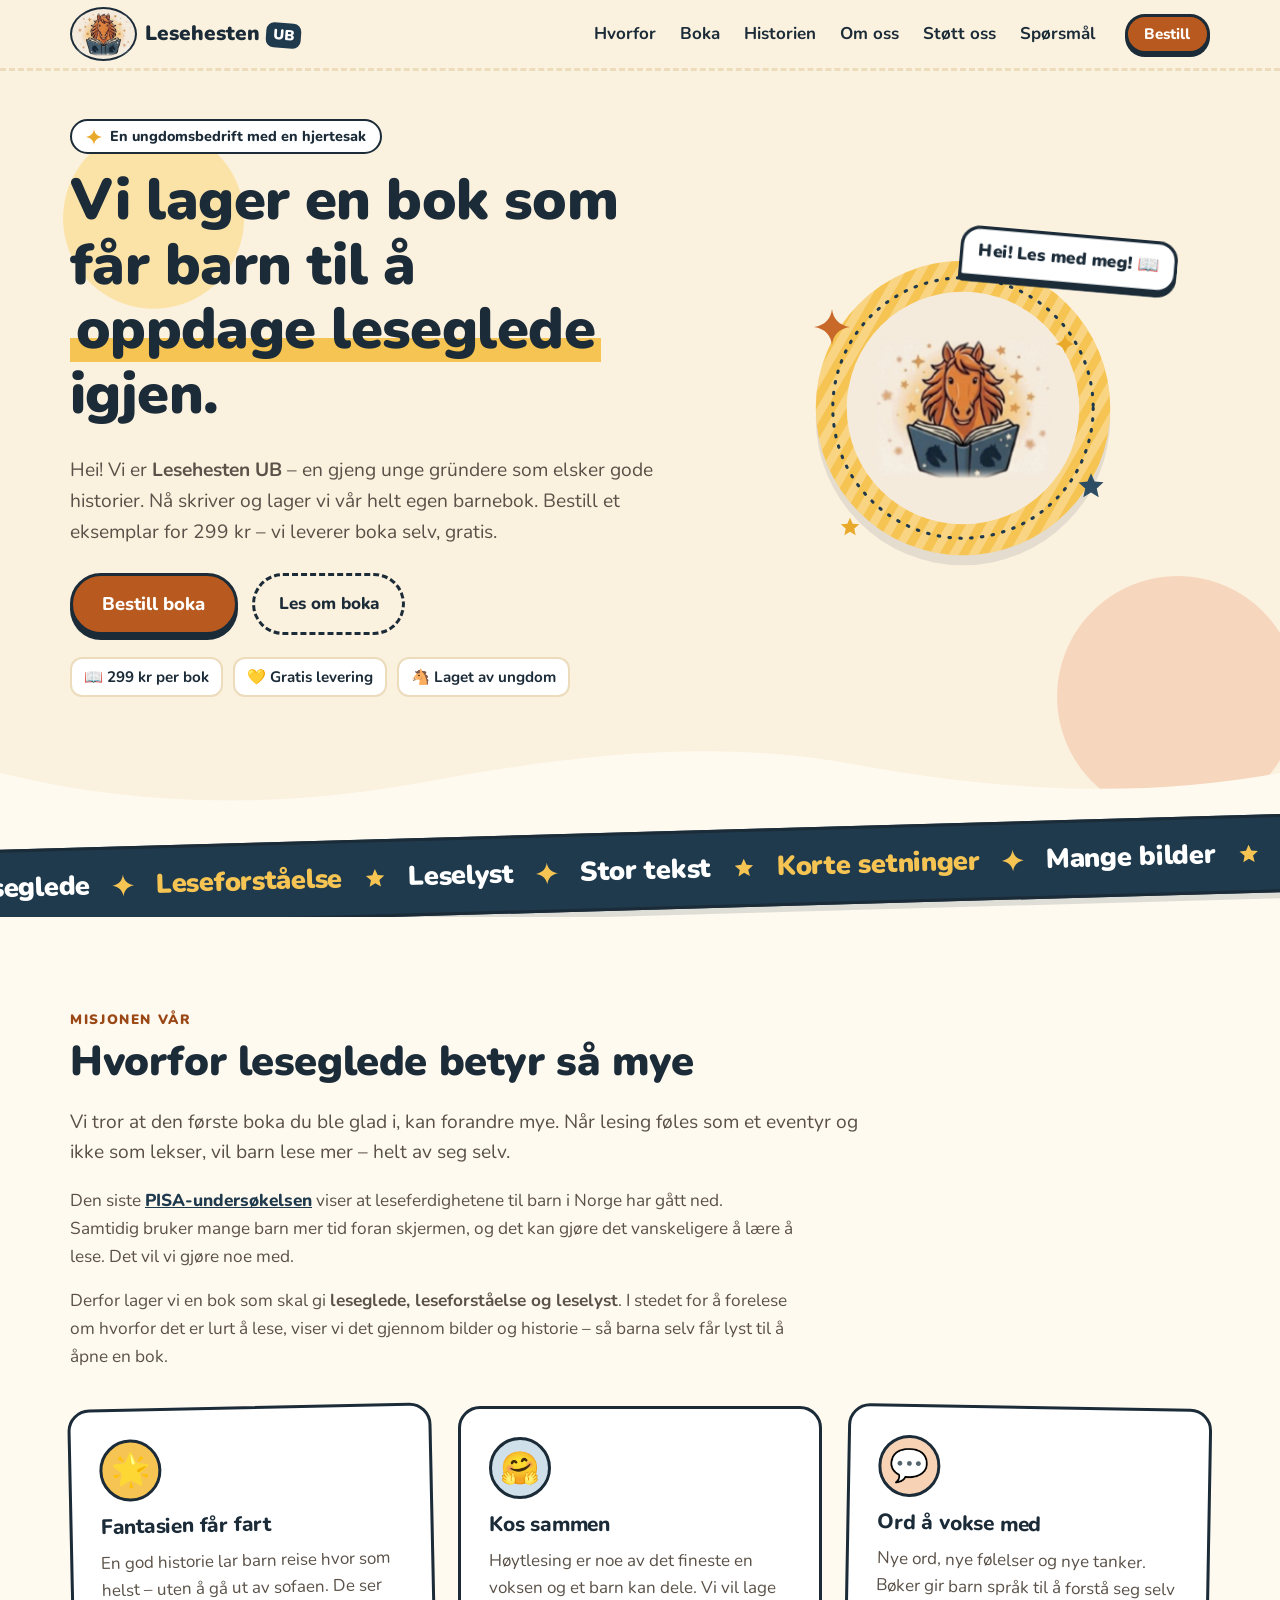
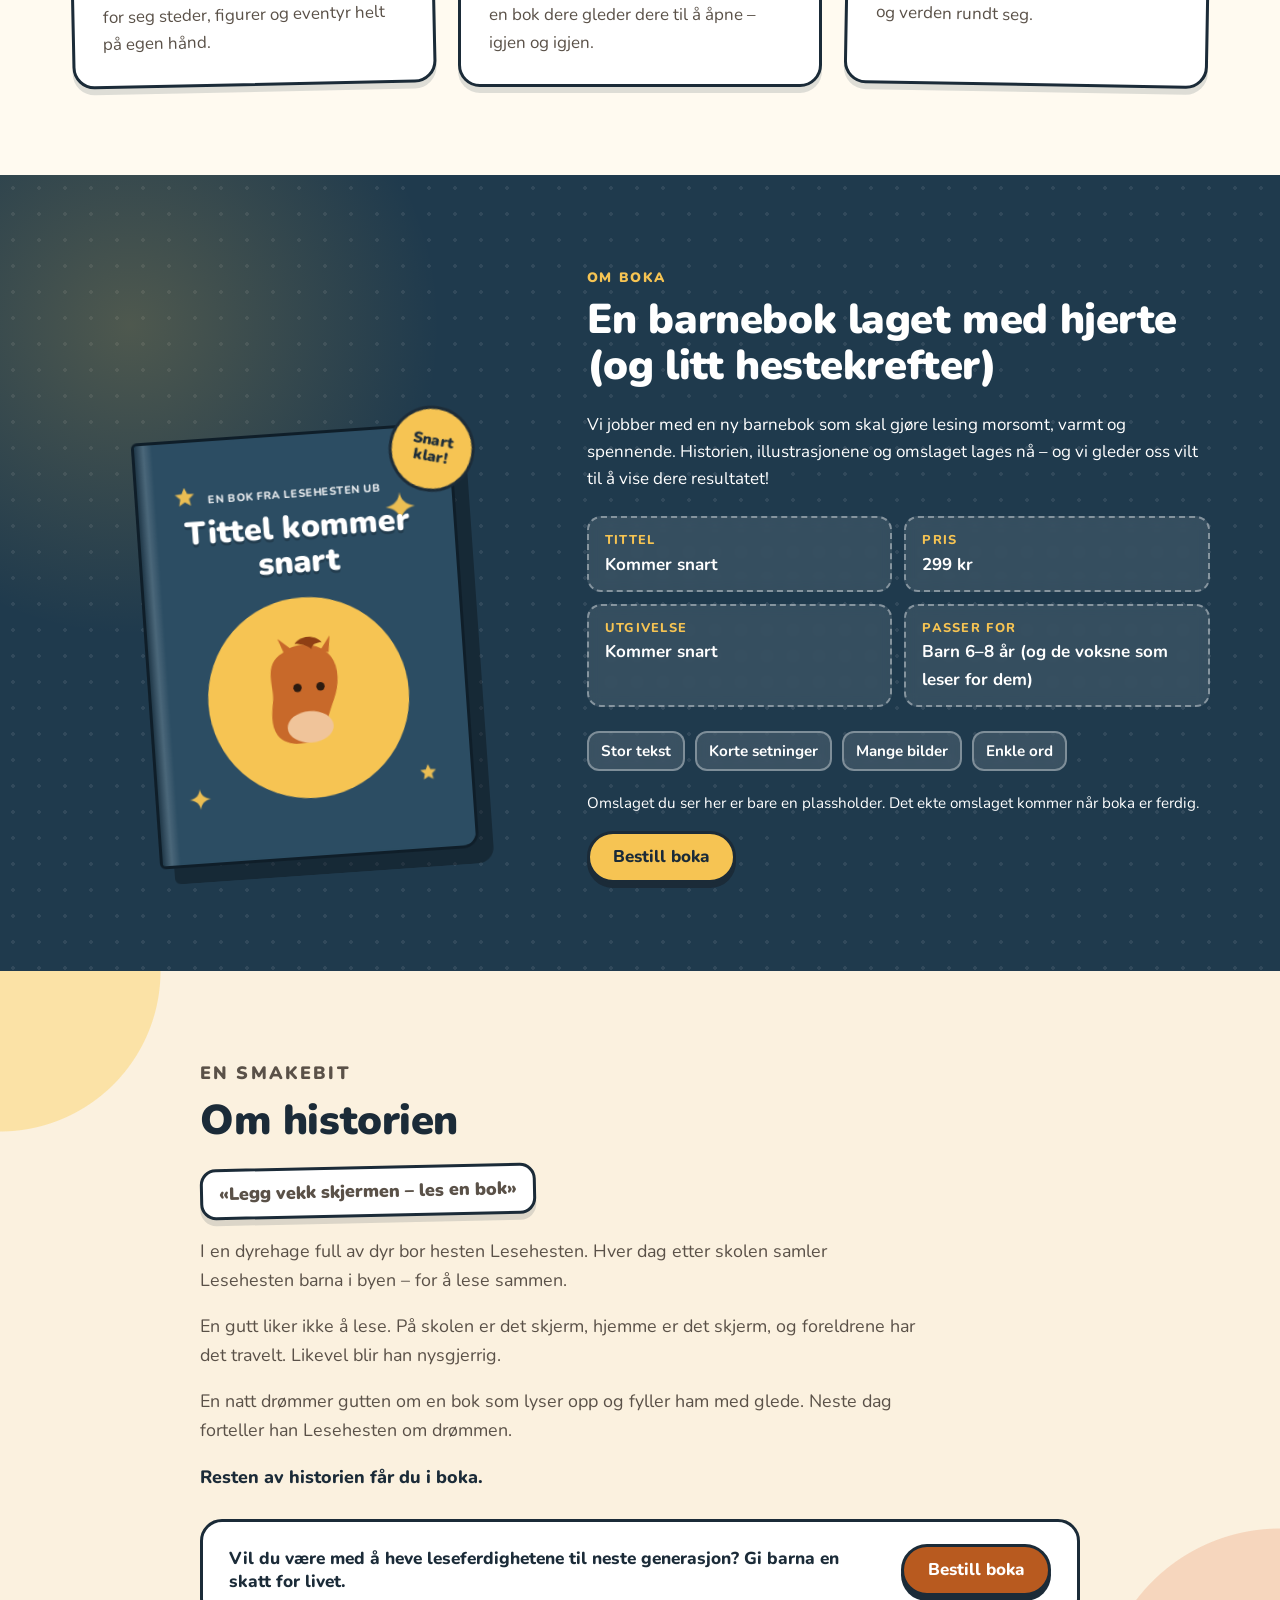
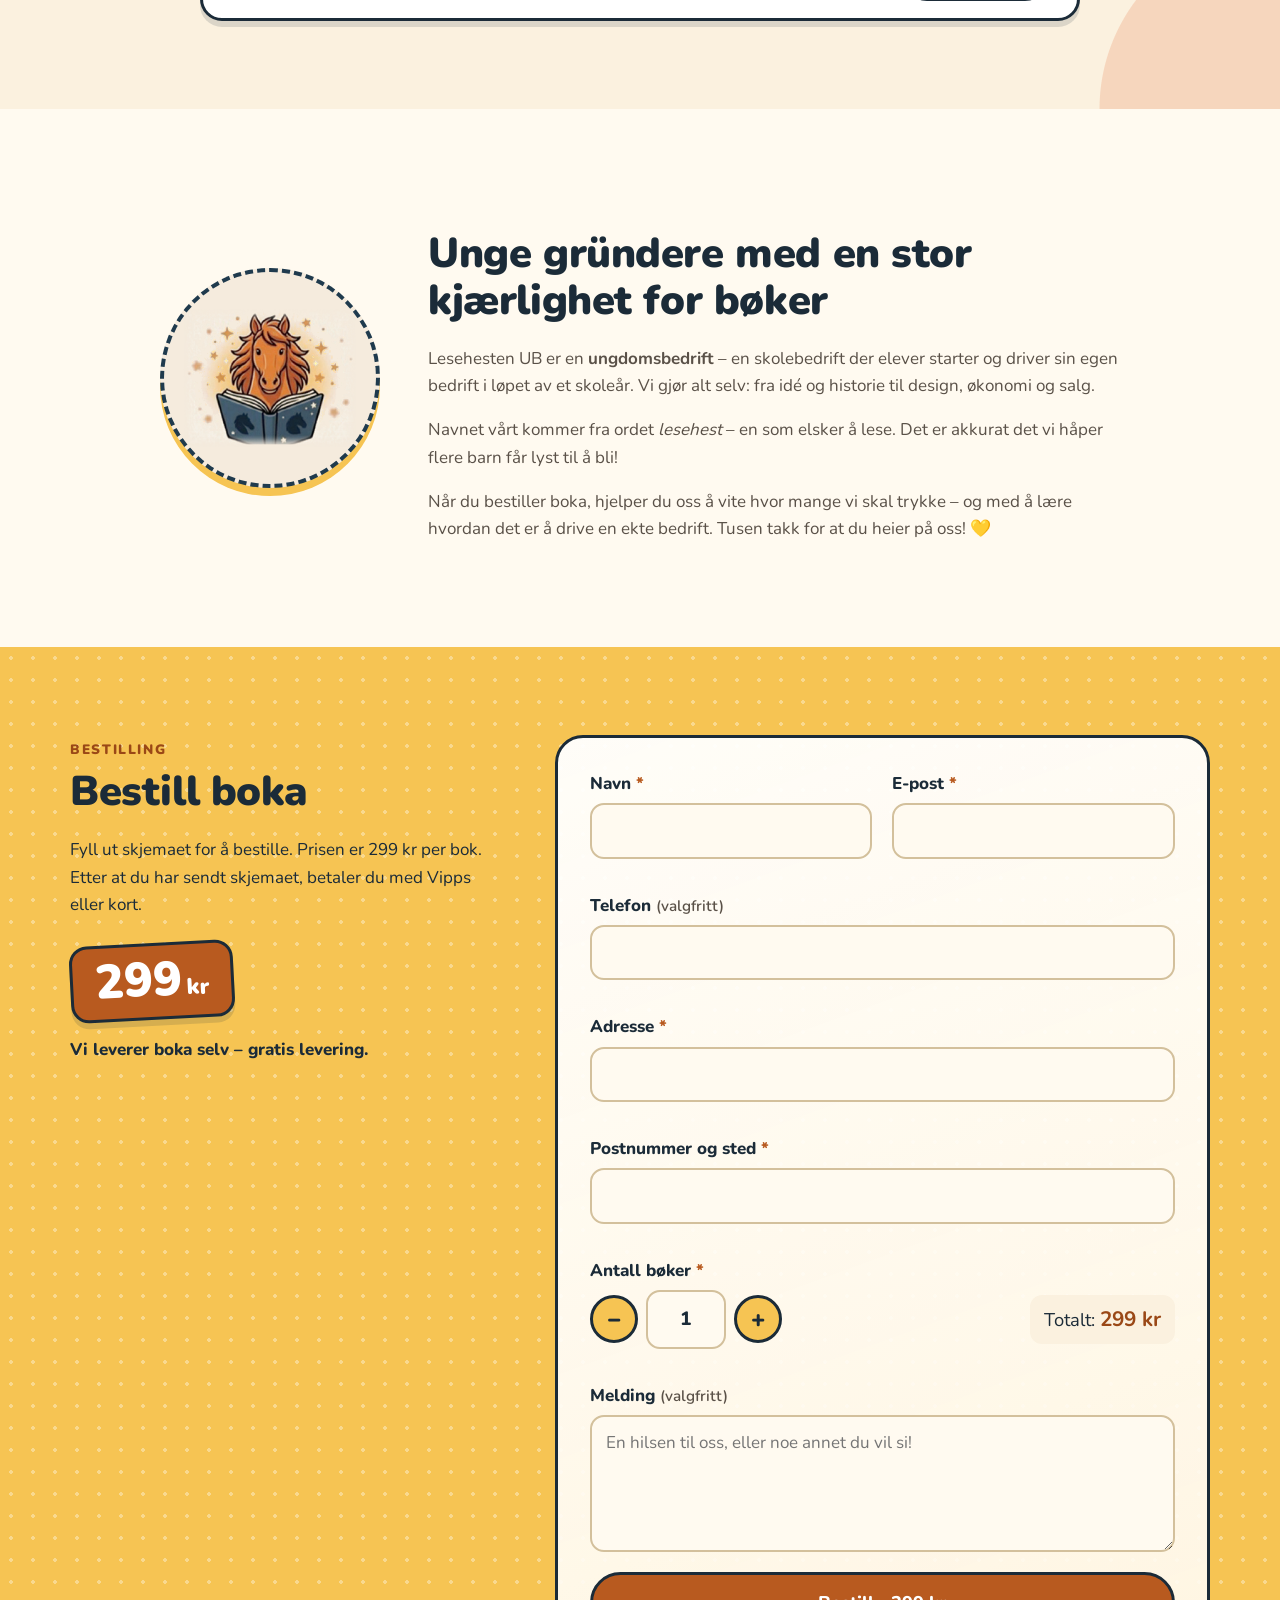
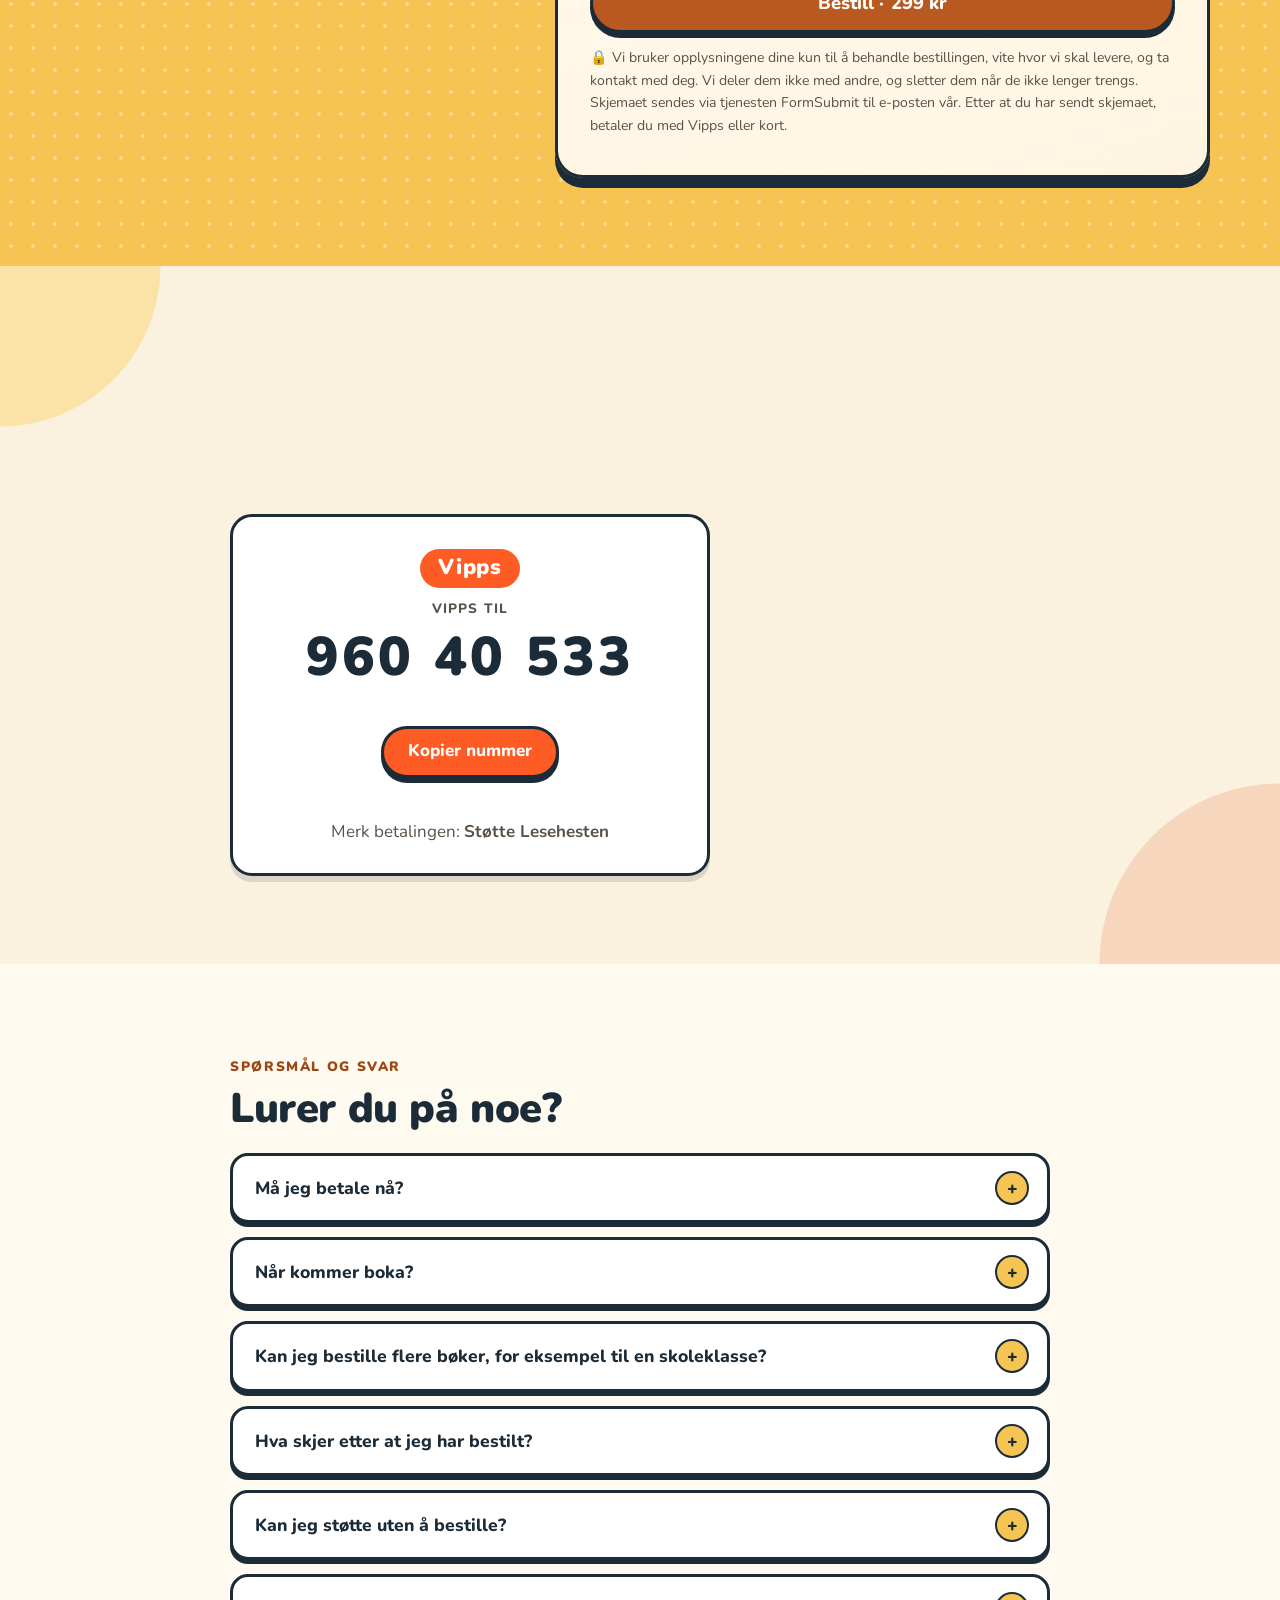
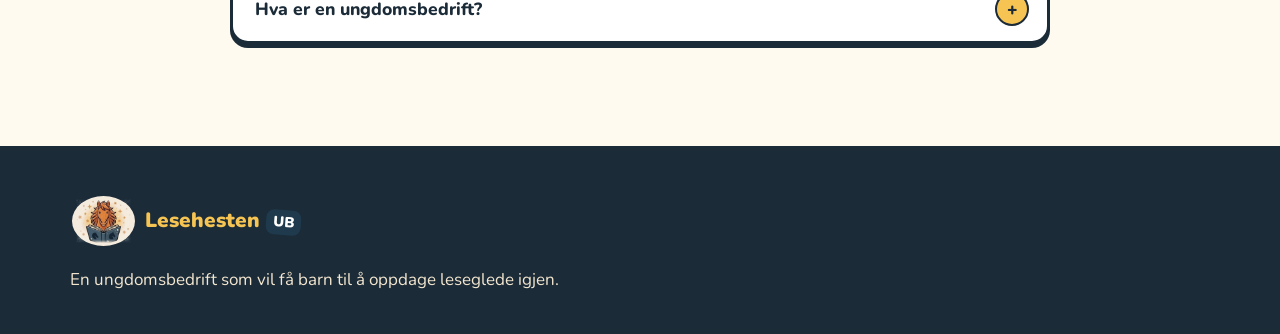
==== commit 9fbc765e: "Betal med kort (Stripe) ved siden av Vipps" ====
--- a/index.html
+++ b/index.html
@@ -4,7 +4,7 @@
 <meta charset="utf-8">
 <meta name="viewport" content="width=device-width, initial-scale=1">
 <title>Lesehesten UB – Bestill barneboka vår</title>
-<meta name="description" content="Lesehesten UB er en ungdomsbedrift som lager en barnebok for å hjelpe barn å oppdage leseglede igjen. Bestill boka for 299 kr. Vi leverer boka selv – gratis levering. Etter at du har sendt skjemaet, betaler du med Vipps.">
+<meta name="description" content="Lesehesten UB er en ungdomsbedrift som lager en barnebok for å hjelpe barn å oppdage leseglede igjen. Bestill boka for 299 kr. Vi leverer boka selv – gratis levering. Etter at du har sendt skjemaet, betaler du med Vipps eller kort.">
 <meta property="og:title" content="Lesehesten UB – en barnebok for leseglede">
 <meta property="og:description" content="Bestill barneboka vår. 299 kr per bok. Vi leverer boka selv – gratis levering.">
 <meta property="og:type" content="website">
@@ -13,7 +13,7 @@
 <link rel="icon" href="assets/favicon-96.png?v=1" sizes="96x96" type="image/png">
 <link rel="apple-touch-icon" href="assets/apple-touch-icon.png?v=2">
 <meta property="og:image" content="https://lesehesten.github.io/assets/lesehest-emblem.jpg">
-<link rel="stylesheet" href="styles.css?v=10">
+<link rel="stylesheet" href="styles.css?v=11">
 <link rel="stylesheet" href="premium.css?v=1">
 <script>
   (function () {
@@ -248,7 +248,7 @@
     <div class="order__intro">
       <p class="kicker">Bestilling</p>
       <h2 id="bestill-title">Bestill boka</h2>
-      <p>Fyll ut skjemaet for å bestille. Prisen er 299&nbsp;kr per bok. Etter at du har sendt skjemaet, betaler du med Vipps.</p>
+      <p>Fyll ut skjemaet for å bestille. Prisen er 299&nbsp;kr per bok. Etter at du har sendt skjemaet, betaler du med Vipps eller kort.</p>
       <div class="price-tag" aria-hidden="true"><span>299</span> kr</div>
       <p class="order__delivery">Vi leverer boka selv – gratis levering.</p>
     </div>
@@ -305,7 +305,7 @@
 
       <div class="field field--full">
         <button class="btn btn--primary btn--big btn--block" type="submit" id="submit-btn">Bestill · <span id="btn-sum">299 kr</span></button>
-        <p class="privacy">🔒 Vi bruker opplysningene dine kun til å behandle bestillingen, vite hvor vi skal levere, og ta kontakt med deg. Vi deler dem ikke med andre, og sletter dem når de ikke lenger trengs. Skjemaet sendes via tjenesten FormSubmit til e-posten vår. Etter at du har sendt skjemaet, betaler du med Vipps.</p>
+        <p class="privacy">🔒 Vi bruker opplysningene dine kun til å behandle bestillingen, vite hvor vi skal levere, og ta kontakt med deg. Vi deler dem ikke med andre, og sletter dem når de ikke lenger trengs. Skjemaet sendes via tjenesten FormSubmit til e-posten vår. Etter at du har sendt skjemaet, betaler du med Vipps eller kort.</p>
       </div>
     </form>
   </div>
@@ -340,7 +340,7 @@
     <h2 id="faq-title">Lurer du på noe?</h2>
     <details>
       <summary>Må jeg betale nå?</summary>
-      <p>Ja. Etter at du har sendt skjemaet, betaler du 299 kr per bok med Vipps til 960 40 533. Merk betalingen med navnet ditt. Bestillingen er bekreftet når vi har mottatt betalingen.</p>
+      <p>Ja. Etter at du har sendt skjemaet, betaler du 299 kr per bok med Vipps eller kort. Vipps til 960 40 533, og merk betalingen med navnet ditt. Bestillingen er bekreftet når vi har mottatt betalingen.</p>
     </details>
     <details>
       <summary>Når kommer boka?</summary>
@@ -352,7 +352,7 @@
     </details>
     <details>
       <summary>Hva skjer etter at jeg har bestilt?</summary>
-      <p>Etter at du har sendt skjemaet, får du beskjed om å betale med Vipps til 960 40 533. Merk betalingen med navnet ditt. Bestillingen er bekreftet når vi har mottatt betalingen.</p>
+      <p>Etter at du har sendt skjemaet, får du beskjed om å betale med Vipps eller kort. Vipps til 960 40 533, og merk betalingen med navnet ditt. Bestillingen er bekreftet når vi har mottatt betalingen.</p>
     </details>
     <details>
       <summary>Kan jeg støtte uten å bestille?</summary>
@@ -383,7 +383,7 @@
   <a class="btn btn--primary" href="#bestill">Bestill</a>
 </div>
 
-<script src="app.js?v=8" defer></script>
+<script src="app.js?v=9" defer></script>
 <script src="assets/lenis.min.js" defer></script>
 <script src="premium.js?v=1" defer></script>
 </body>
--- a/styles.css
+++ b/styles.css
@@ -228,8 +228,23 @@
 .thanks picture{display:block}
 .emblem--thanks{margin:0 auto;padding:22px;background:#f5ebdd;border-radius:50%;width:228px;height:228px;object-fit:contain;border:4px dashed var(--sea);box-shadow:0 8px 0 var(--sun)}
 .thanks h1{margin-top:28px}
-.thanks .vipps{margin:28px auto 20px}
+.pay-options{display:flex;flex-wrap:wrap;justify-content:center;align-items:stretch;gap:20px 16px;max-width:920px;margin:28px auto 20px}
+.pay-options .vipps{margin:0;flex:1 1 280px;max-width:420px;display:flex;flex-direction:column;align-items:center}
+.pay-or{flex:0 0 auto;align-self:center;margin:0;font-weight:900;color:var(--muted);font-size:1.05rem}
+.pay-card__mark{display:inline-block;margin:0 0 10px;background:var(--sea);color:#fff;font-weight:900;font-size:1.35rem;letter-spacing:.03em;line-height:1;padding:8px 18px 9px;border-radius:999px}
+.pay-card h2{margin:0 0 .15em;font-size:1.55rem}
+.pay-card__sub{margin:.15em 0 1em;color:var(--muted);font-weight:700}
+.pay-card__actions{margin:8px 0 0;width:100%;display:flex;justify-content:center}
+.btn--card{background:var(--sea);color:#fff}
+.btn--card:hover{background:var(--sea-d)}
+.pay-card__note{margin:12px 0 0;color:var(--muted);font-size:.95rem;font-weight:700}
 .vipps--pay h2{margin:0 0 .15em;font-size:1.55rem}
 .vipps__amount{margin:.1em 0 .35em;font-size:clamp(2.1rem,6.5vw,3rem);font-weight:900;line-height:1.1;color:var(--berry-d);font-variant-numeric:tabular-nums}
 .thanks__confirm{font-weight:800;margin:0 auto 22px;max-width:28rem}
 body:has(.thanks){padding-bottom:0}
+@media (max-width:820px){
+  .pay-options{flex-direction:column;align-items:stretch}
+  .pay-options .vipps{max-width:none;width:100%}
+  .pay-or{text-align:center}
+  .pay-card__actions .btn{width:100%}
+}
